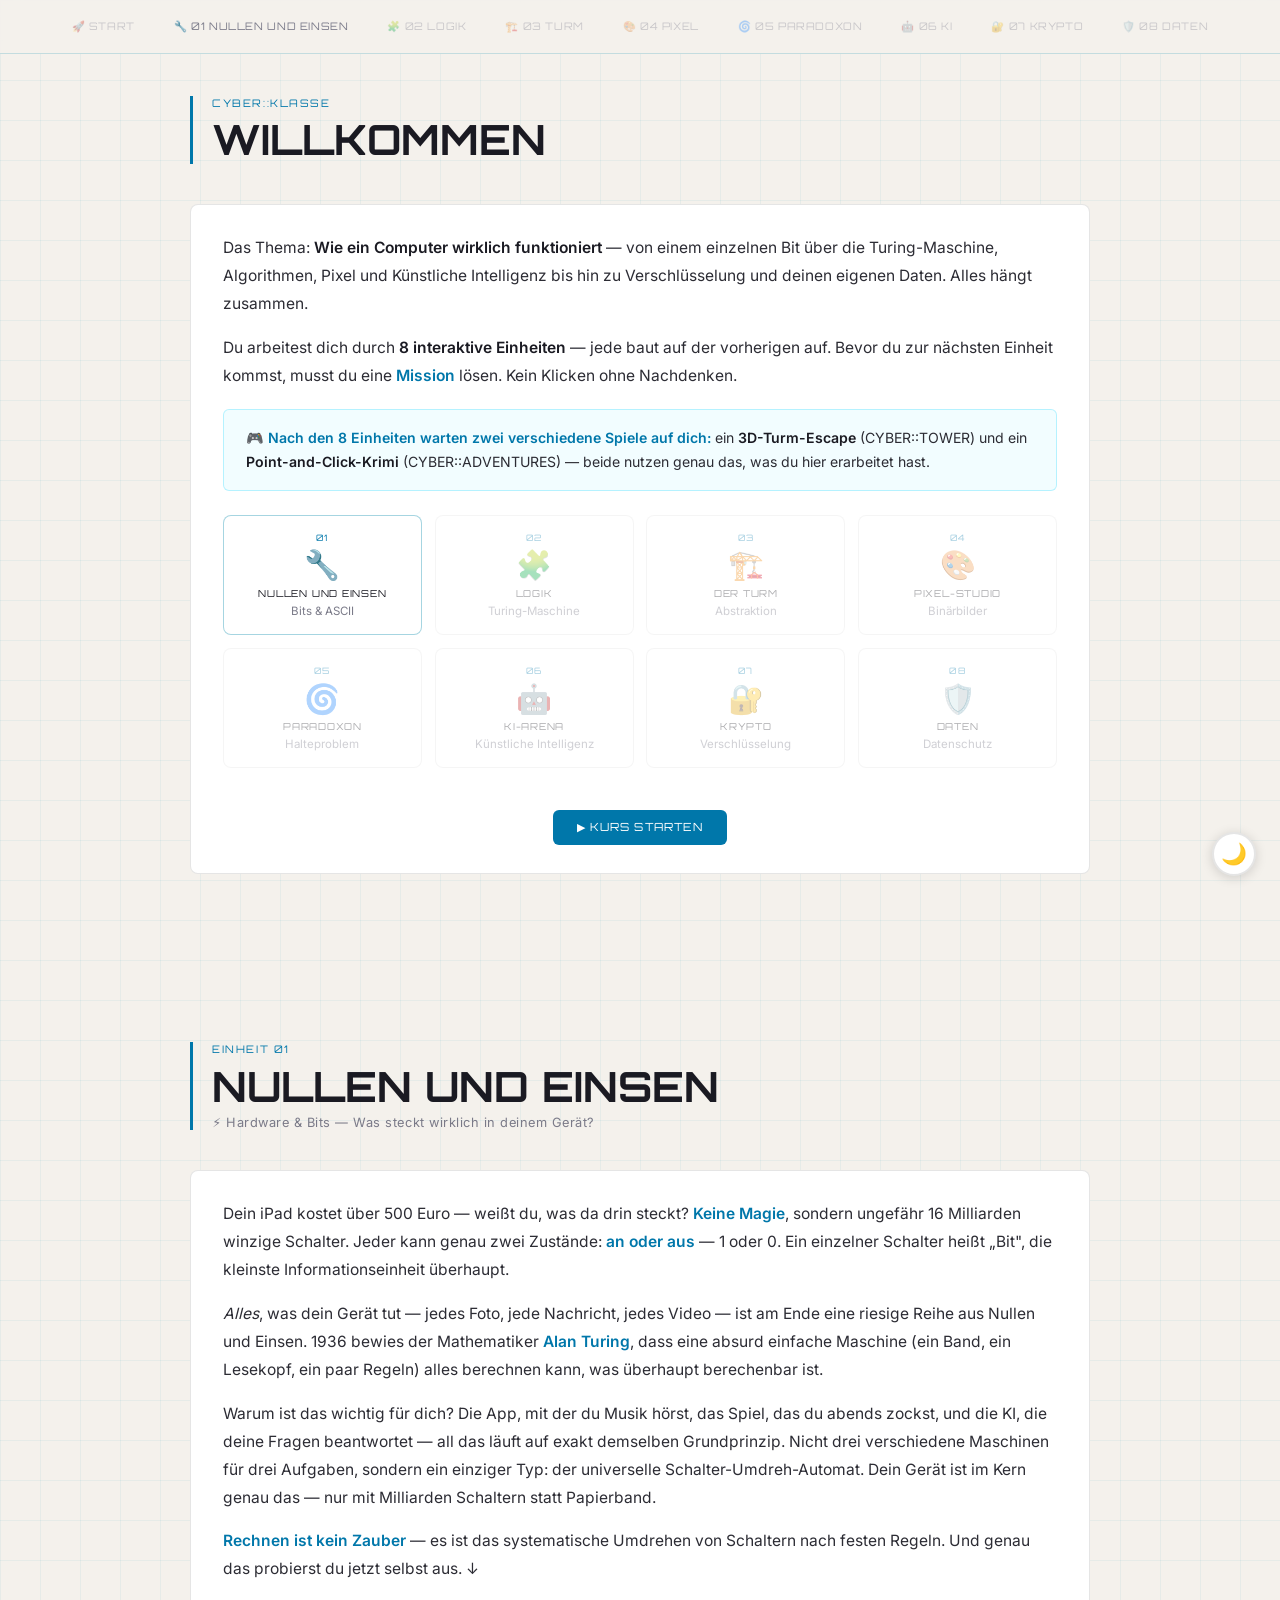
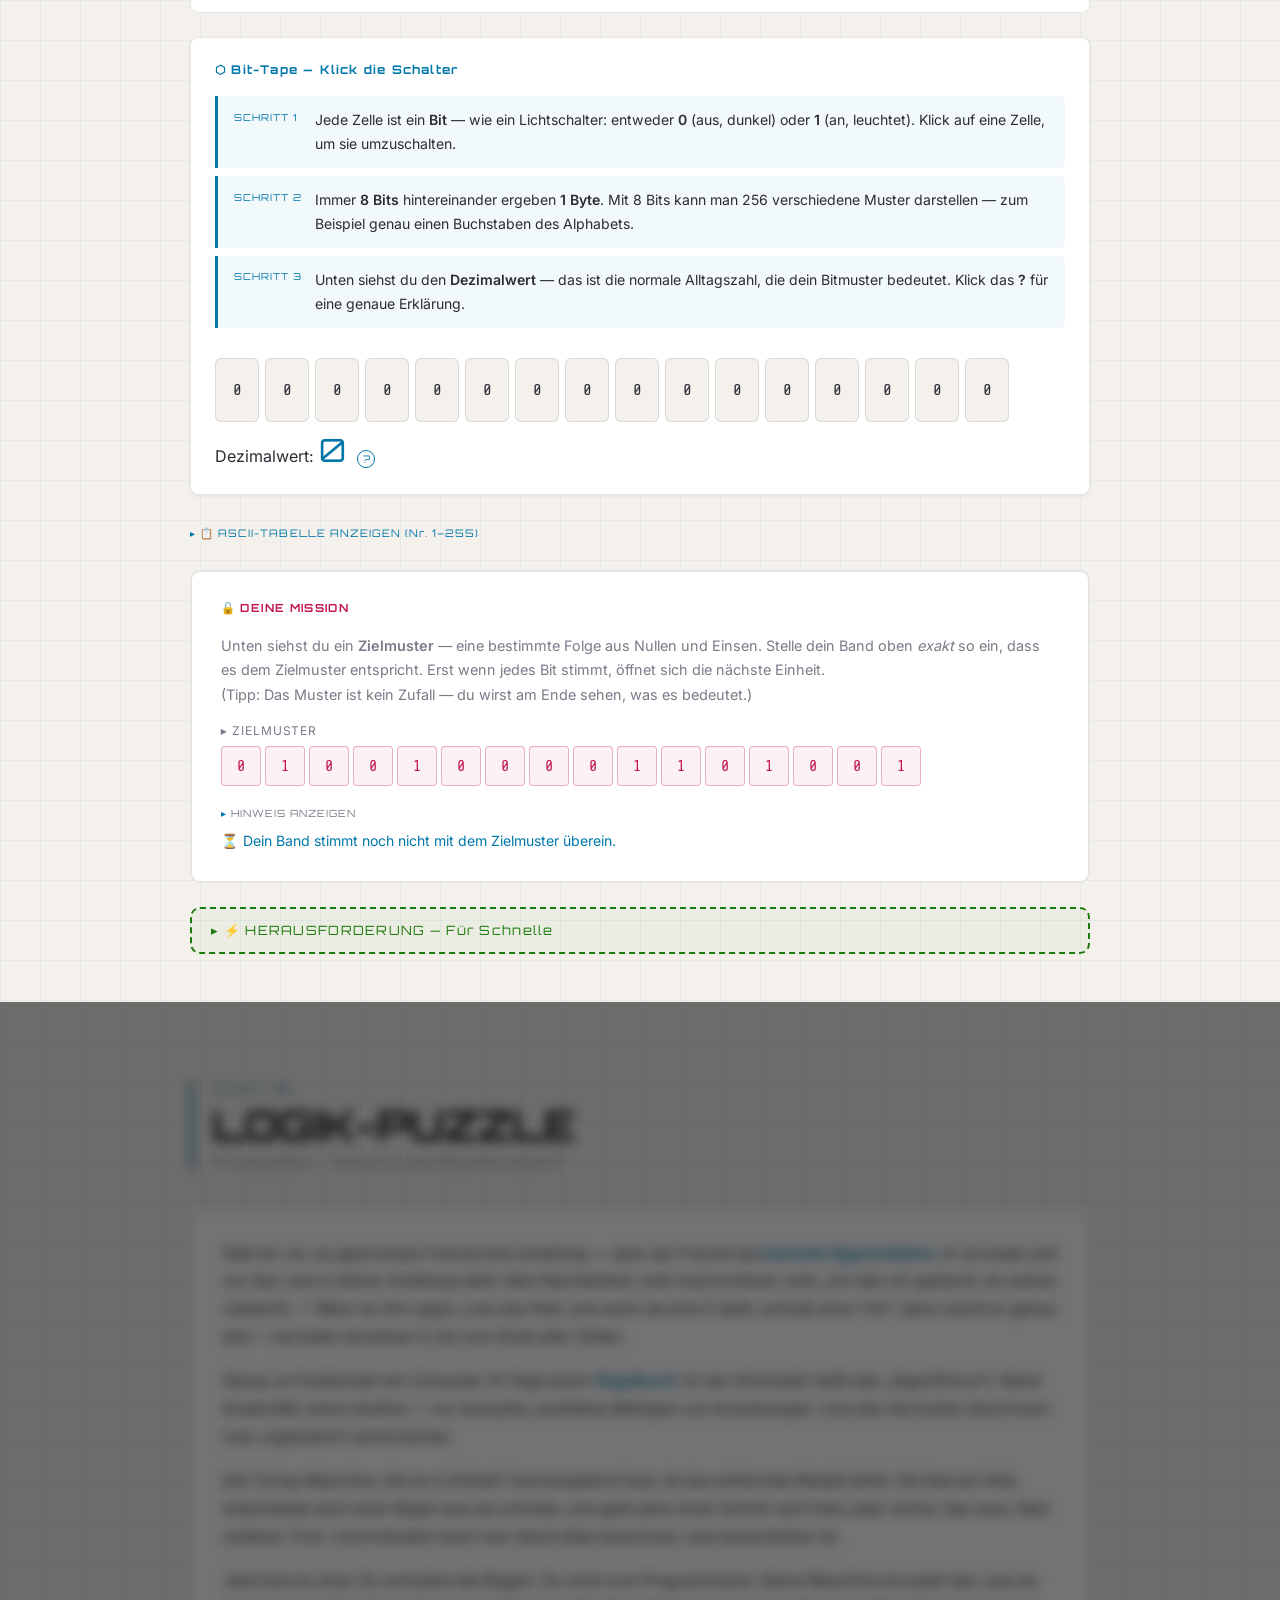
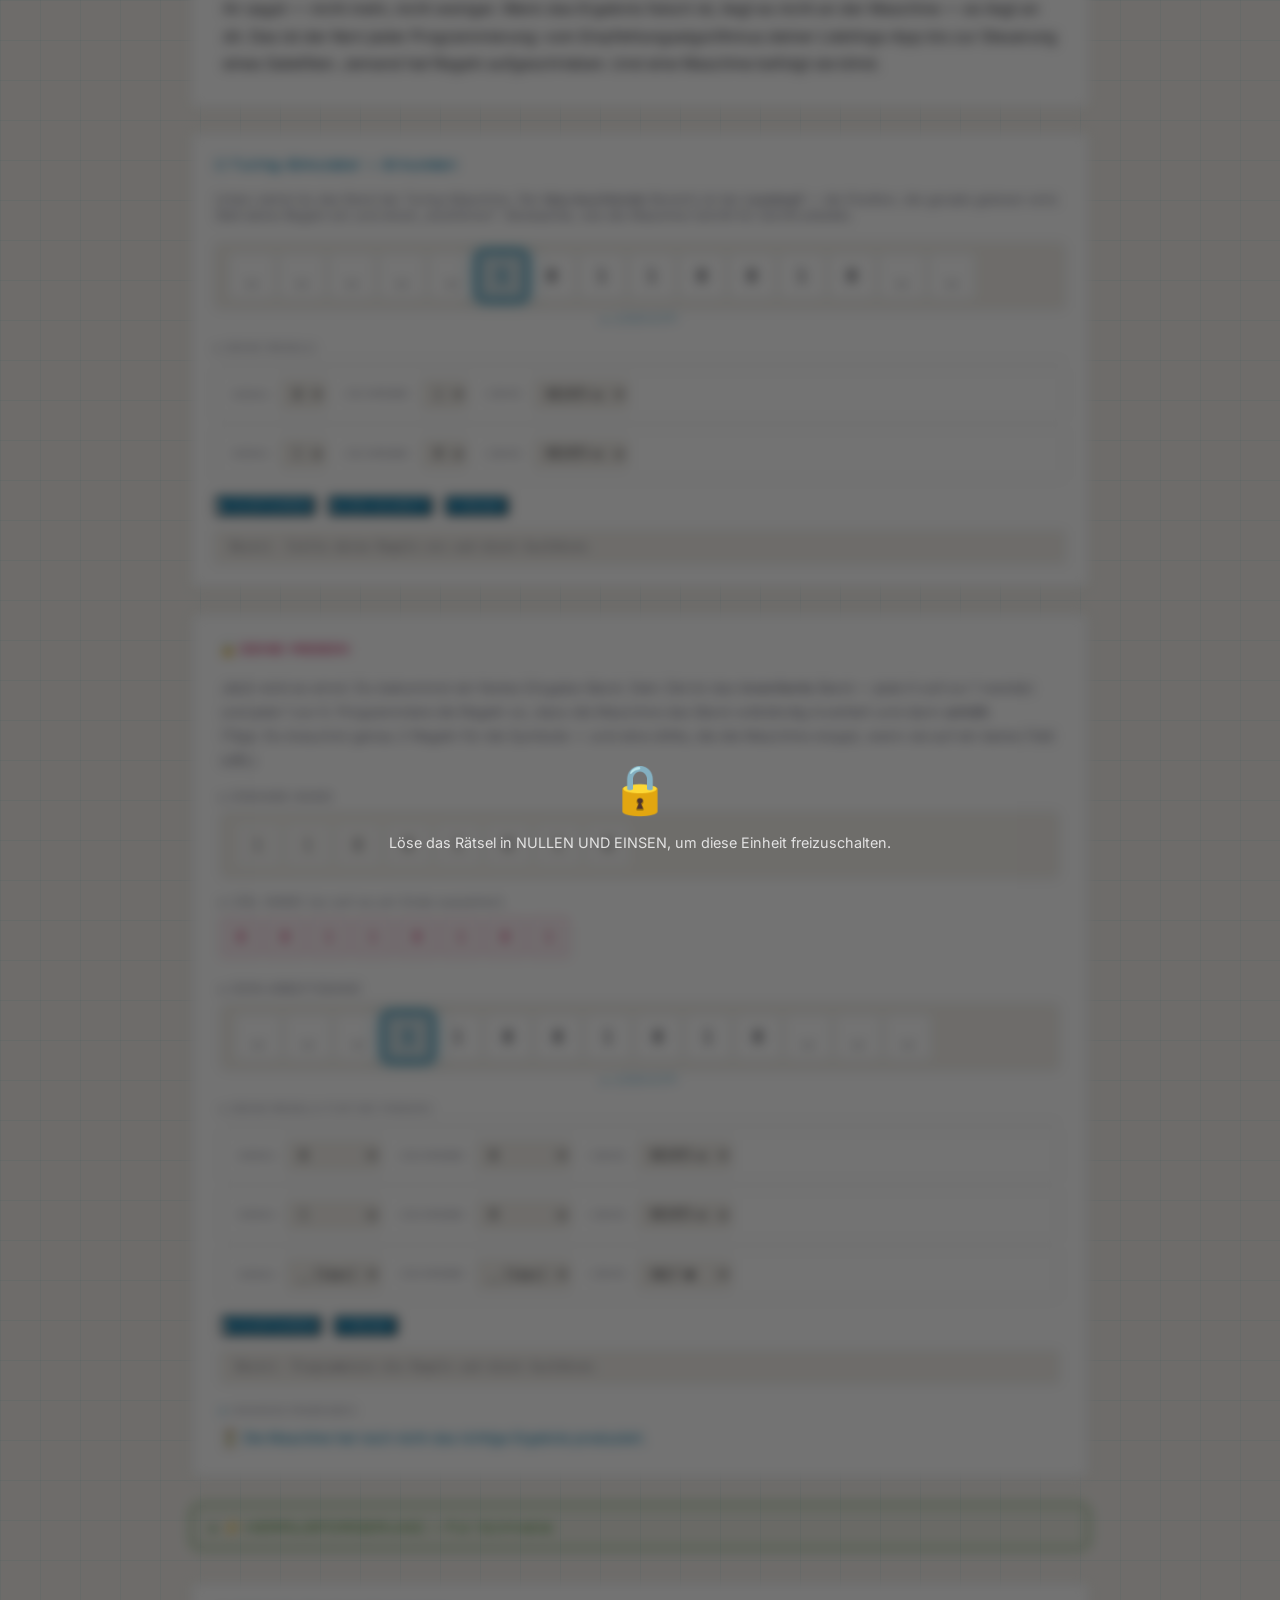
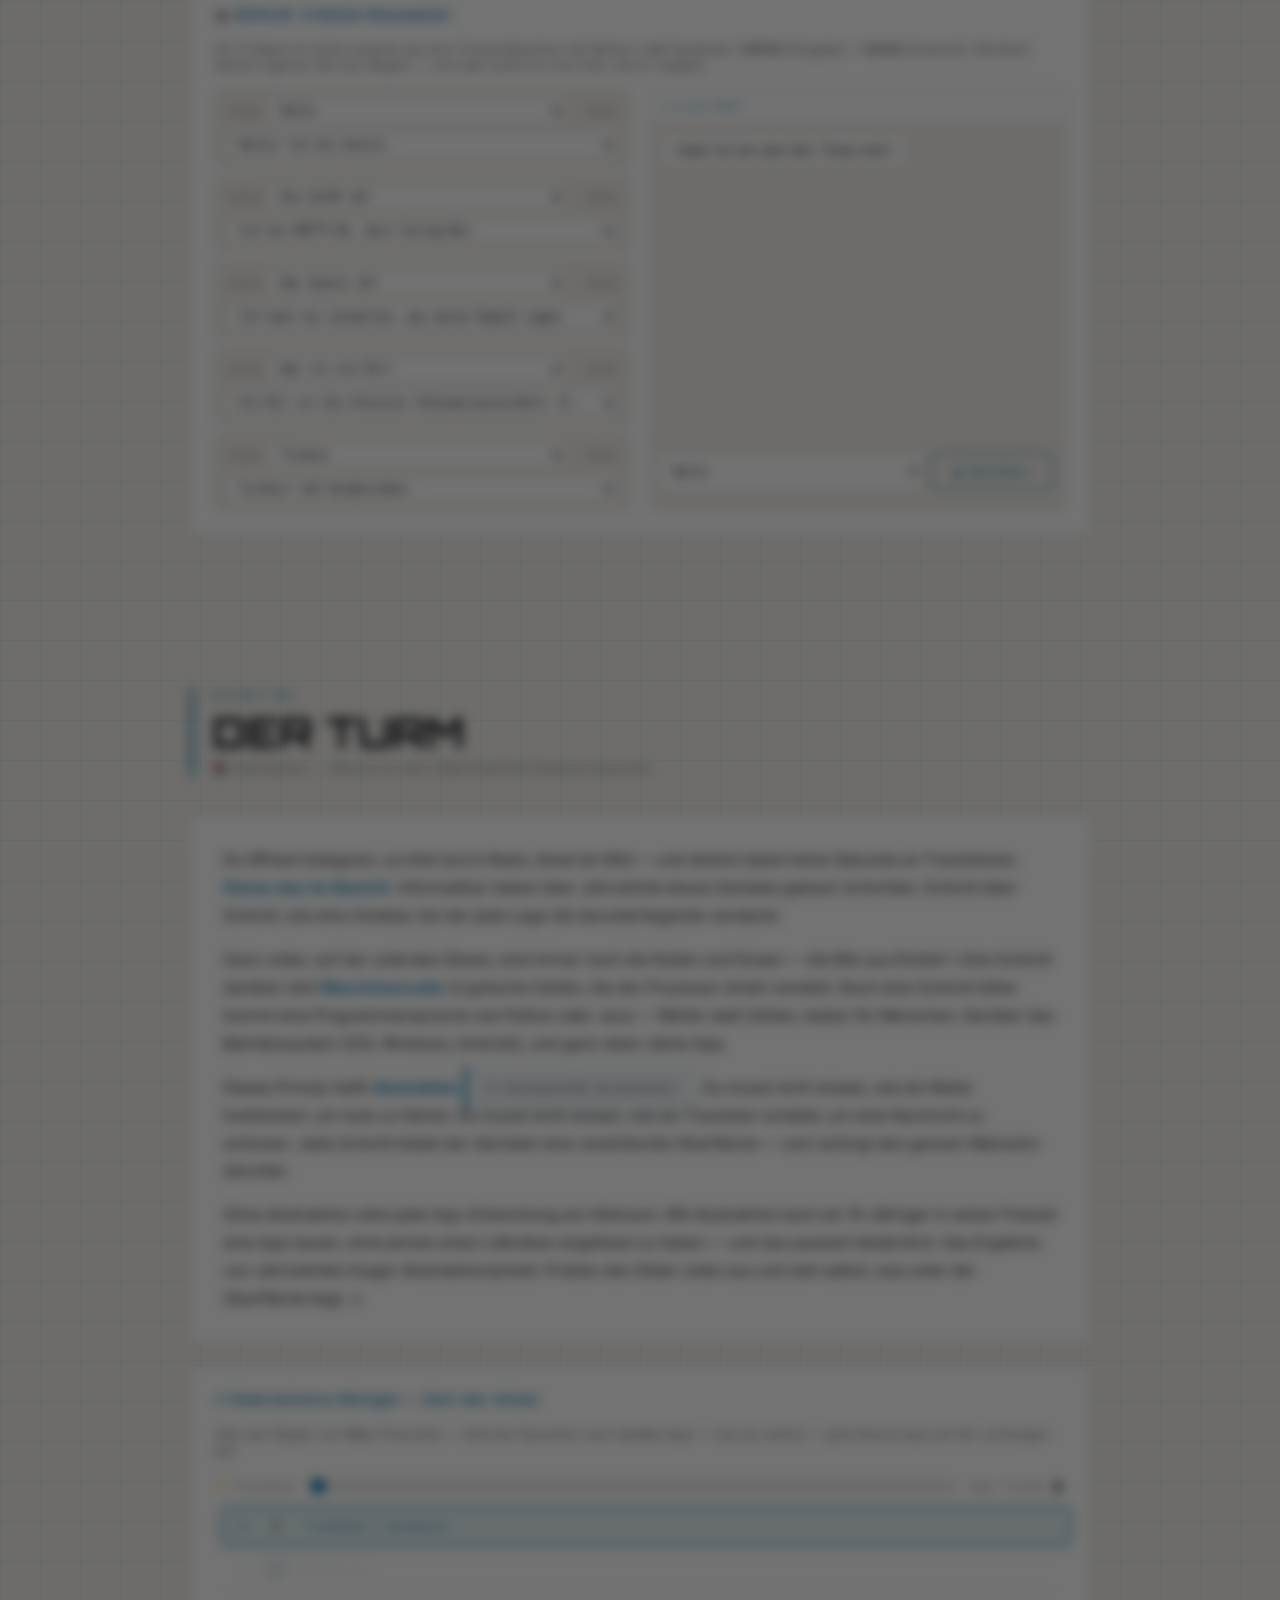
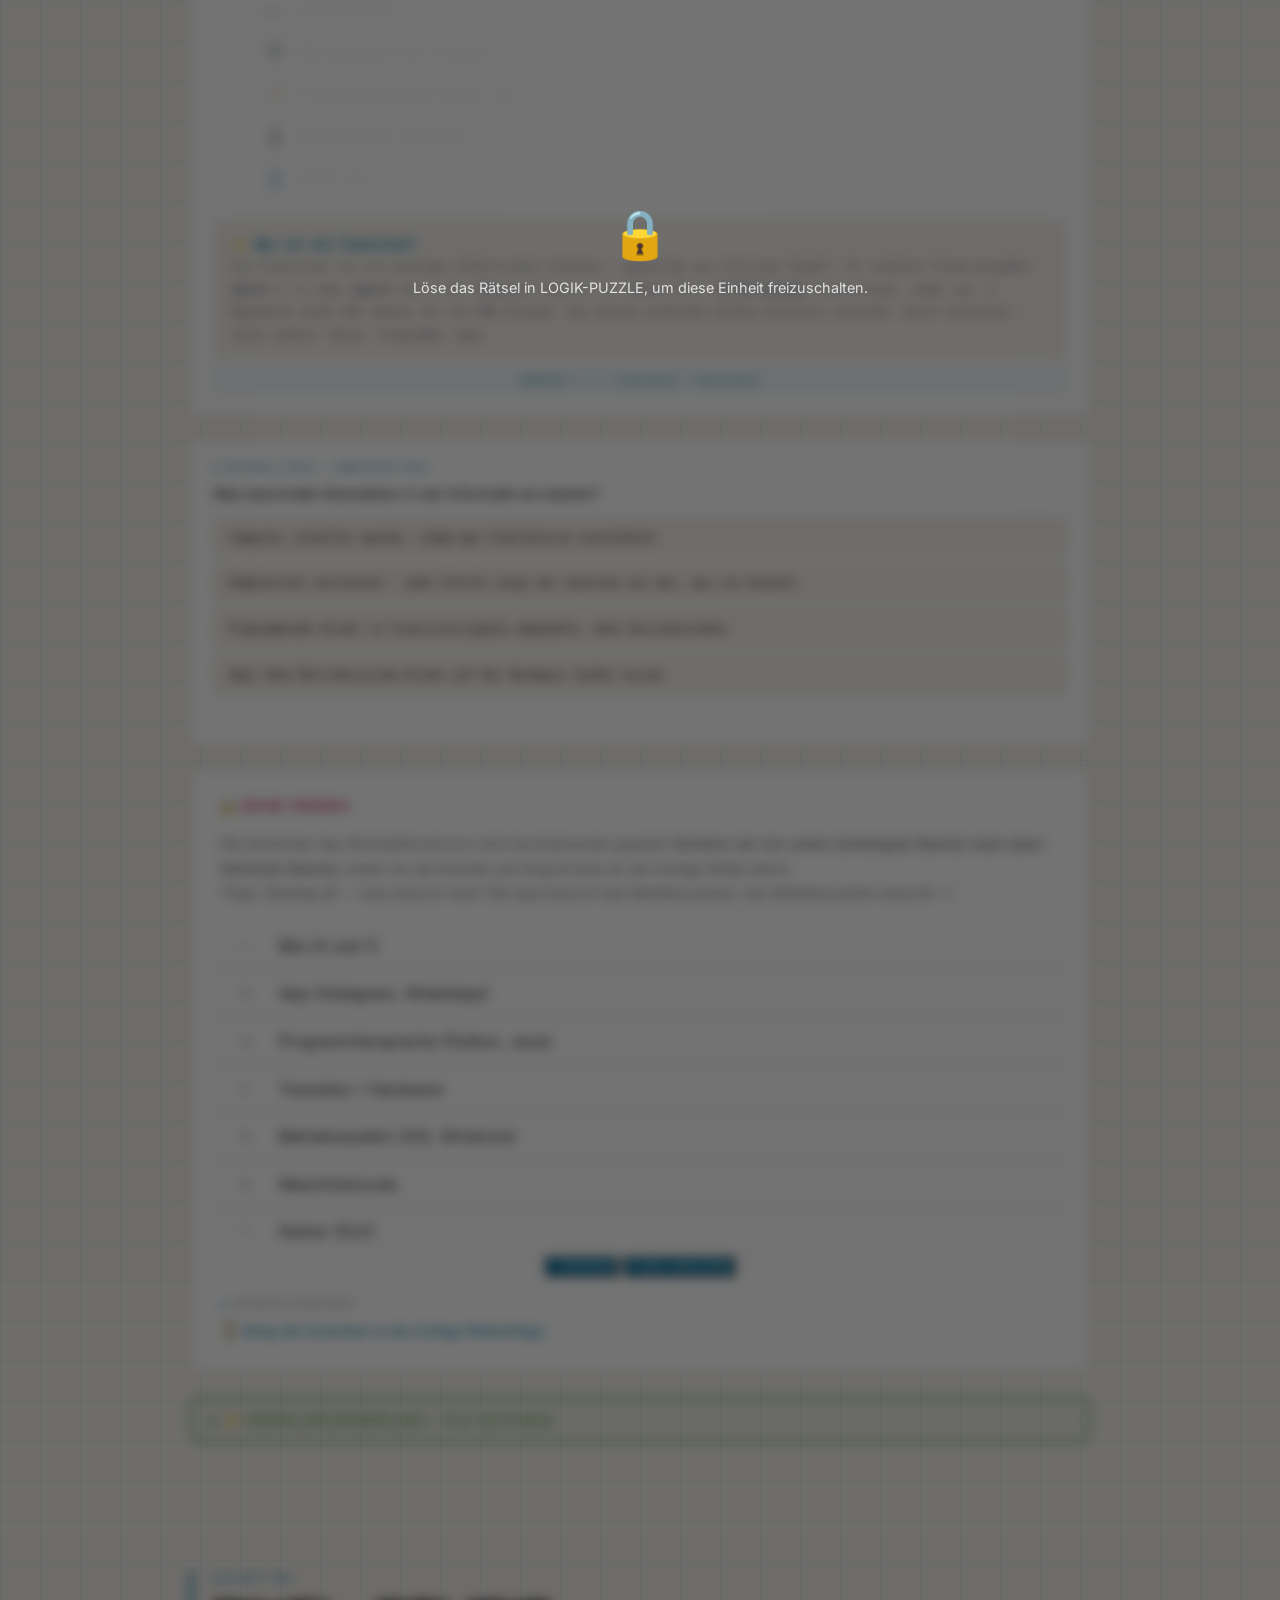
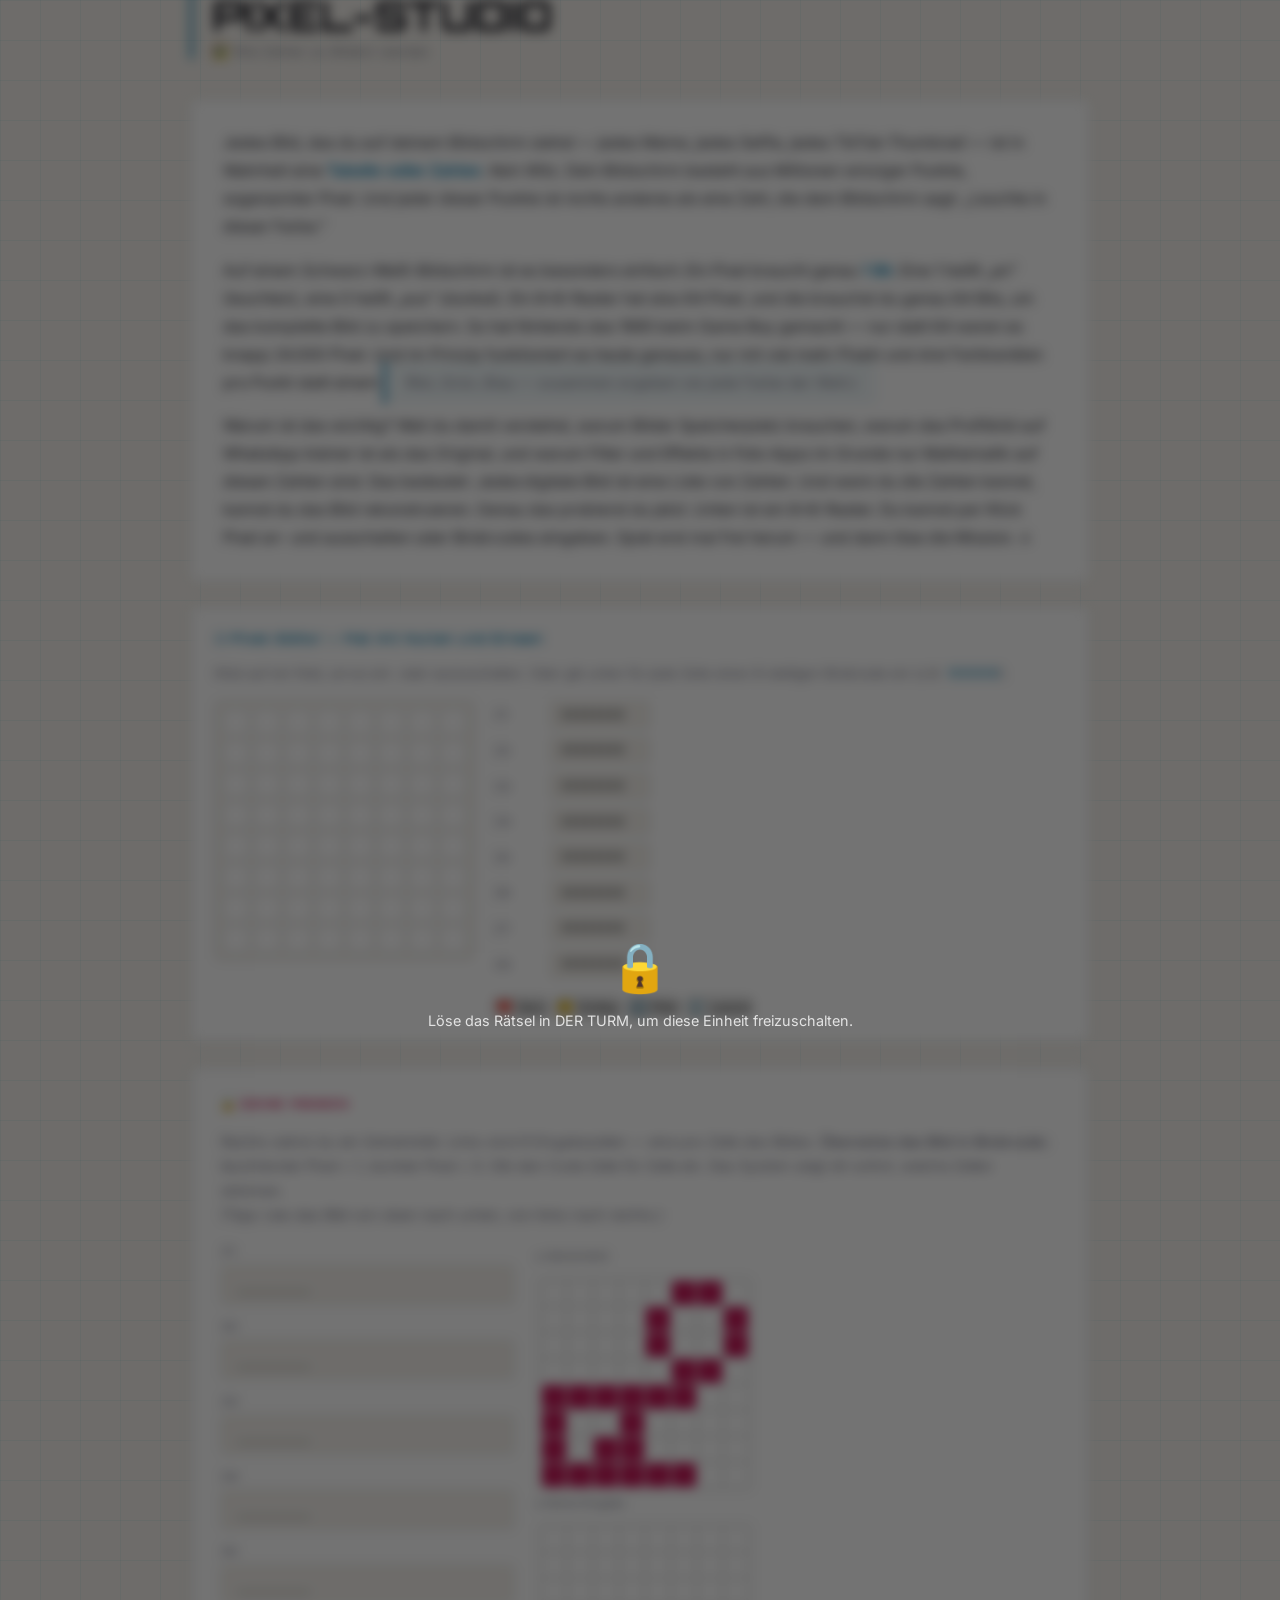
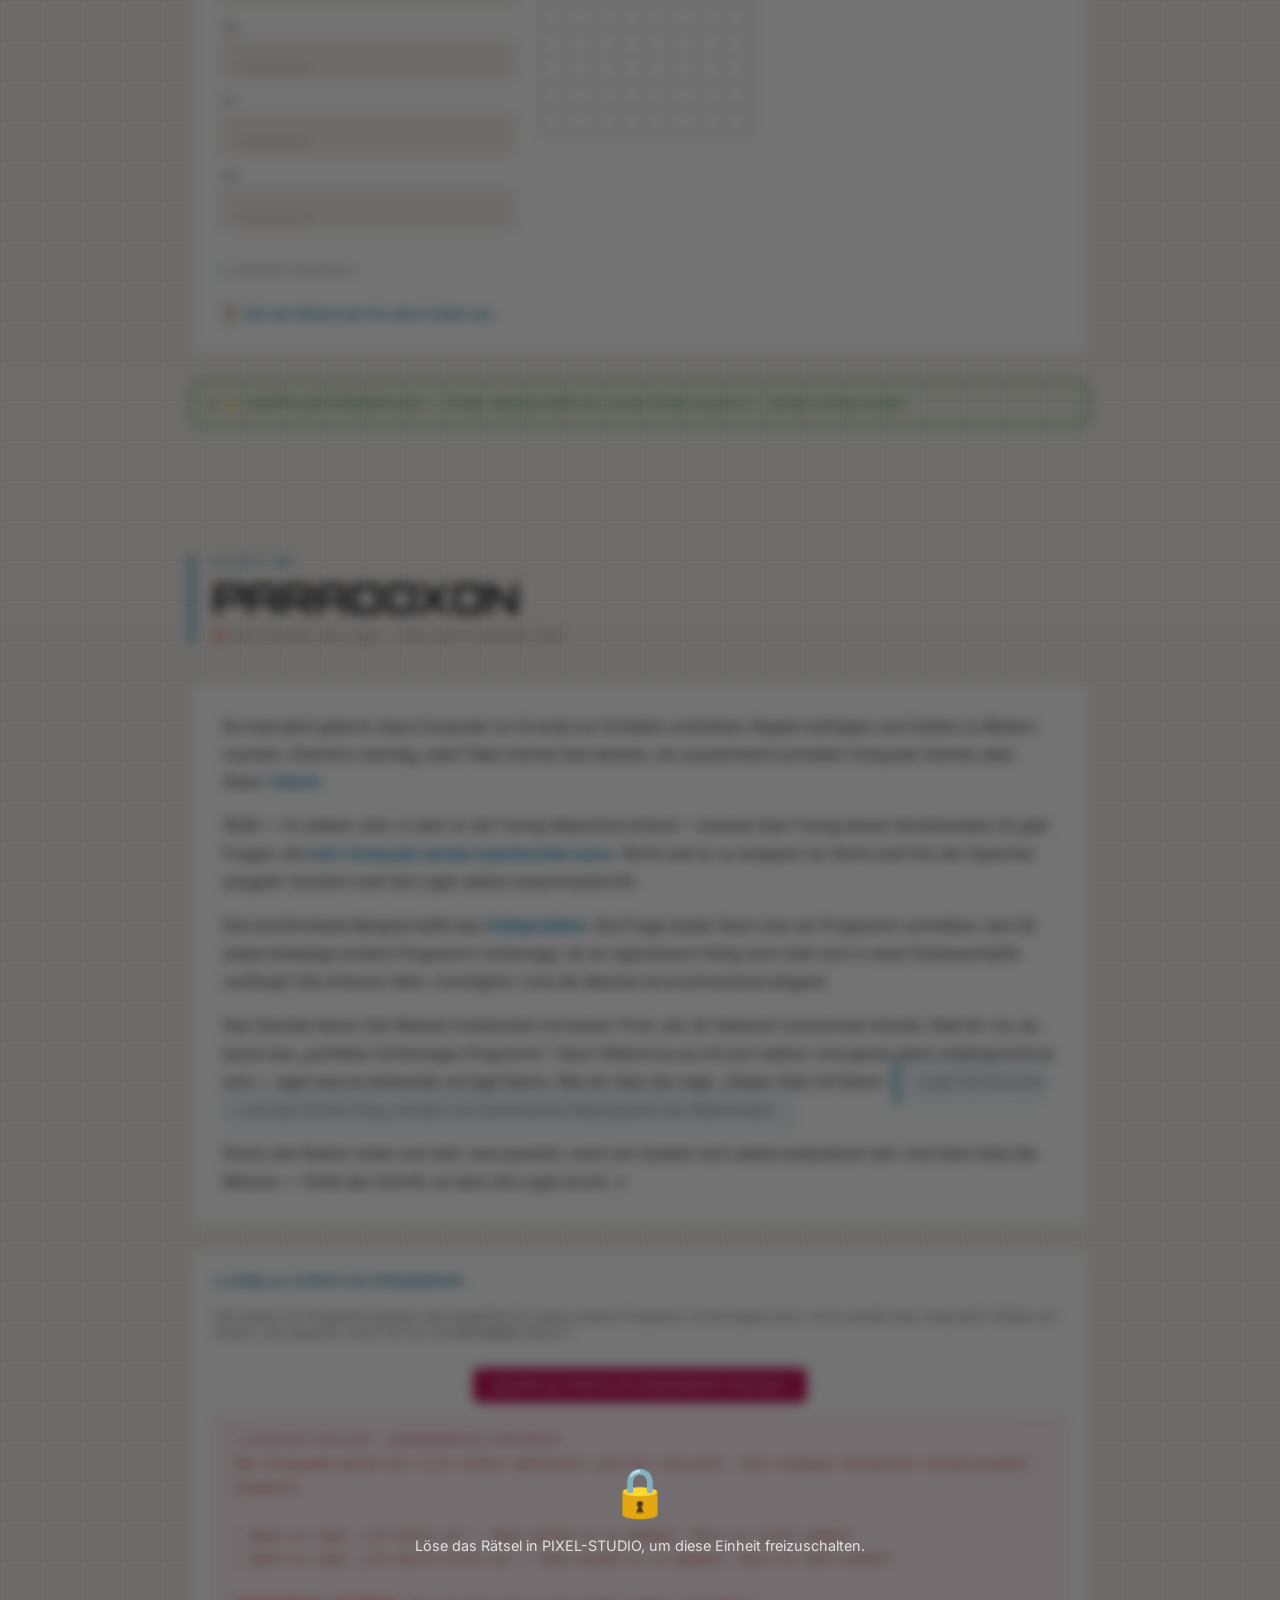
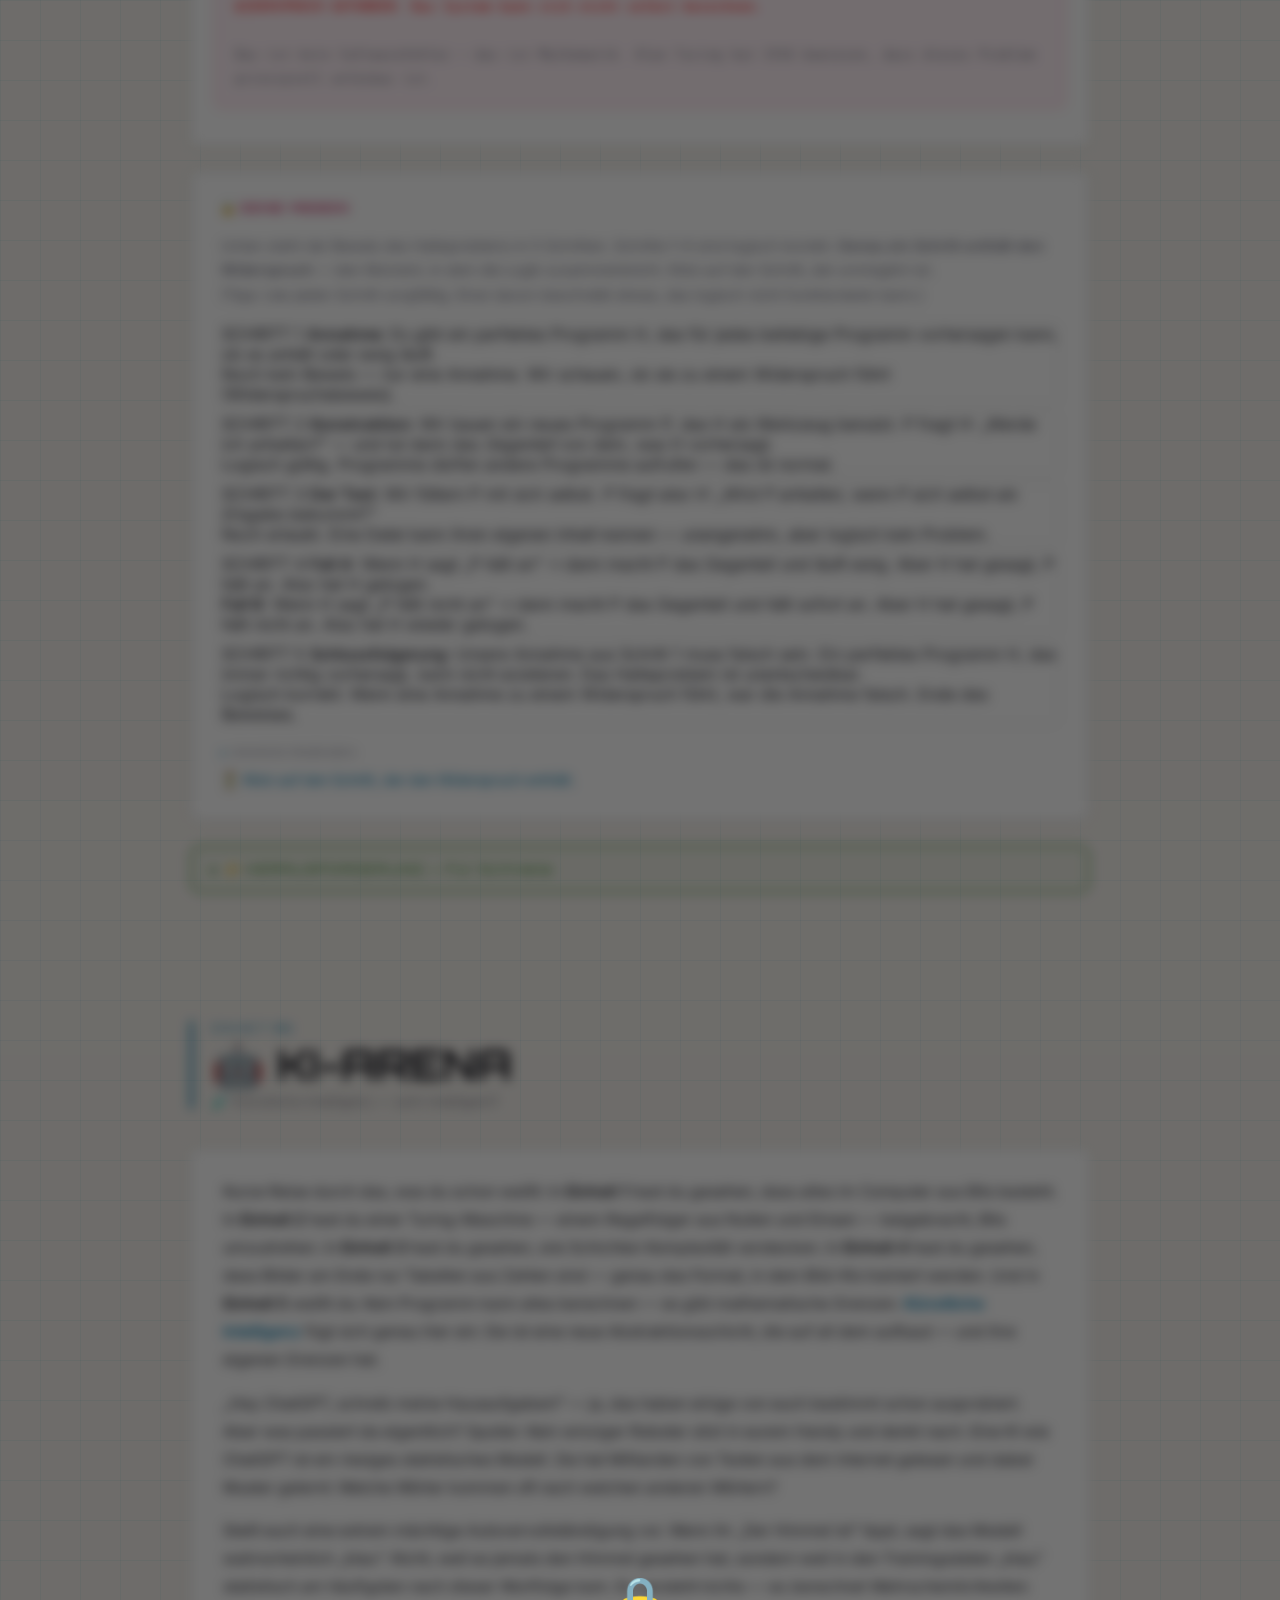
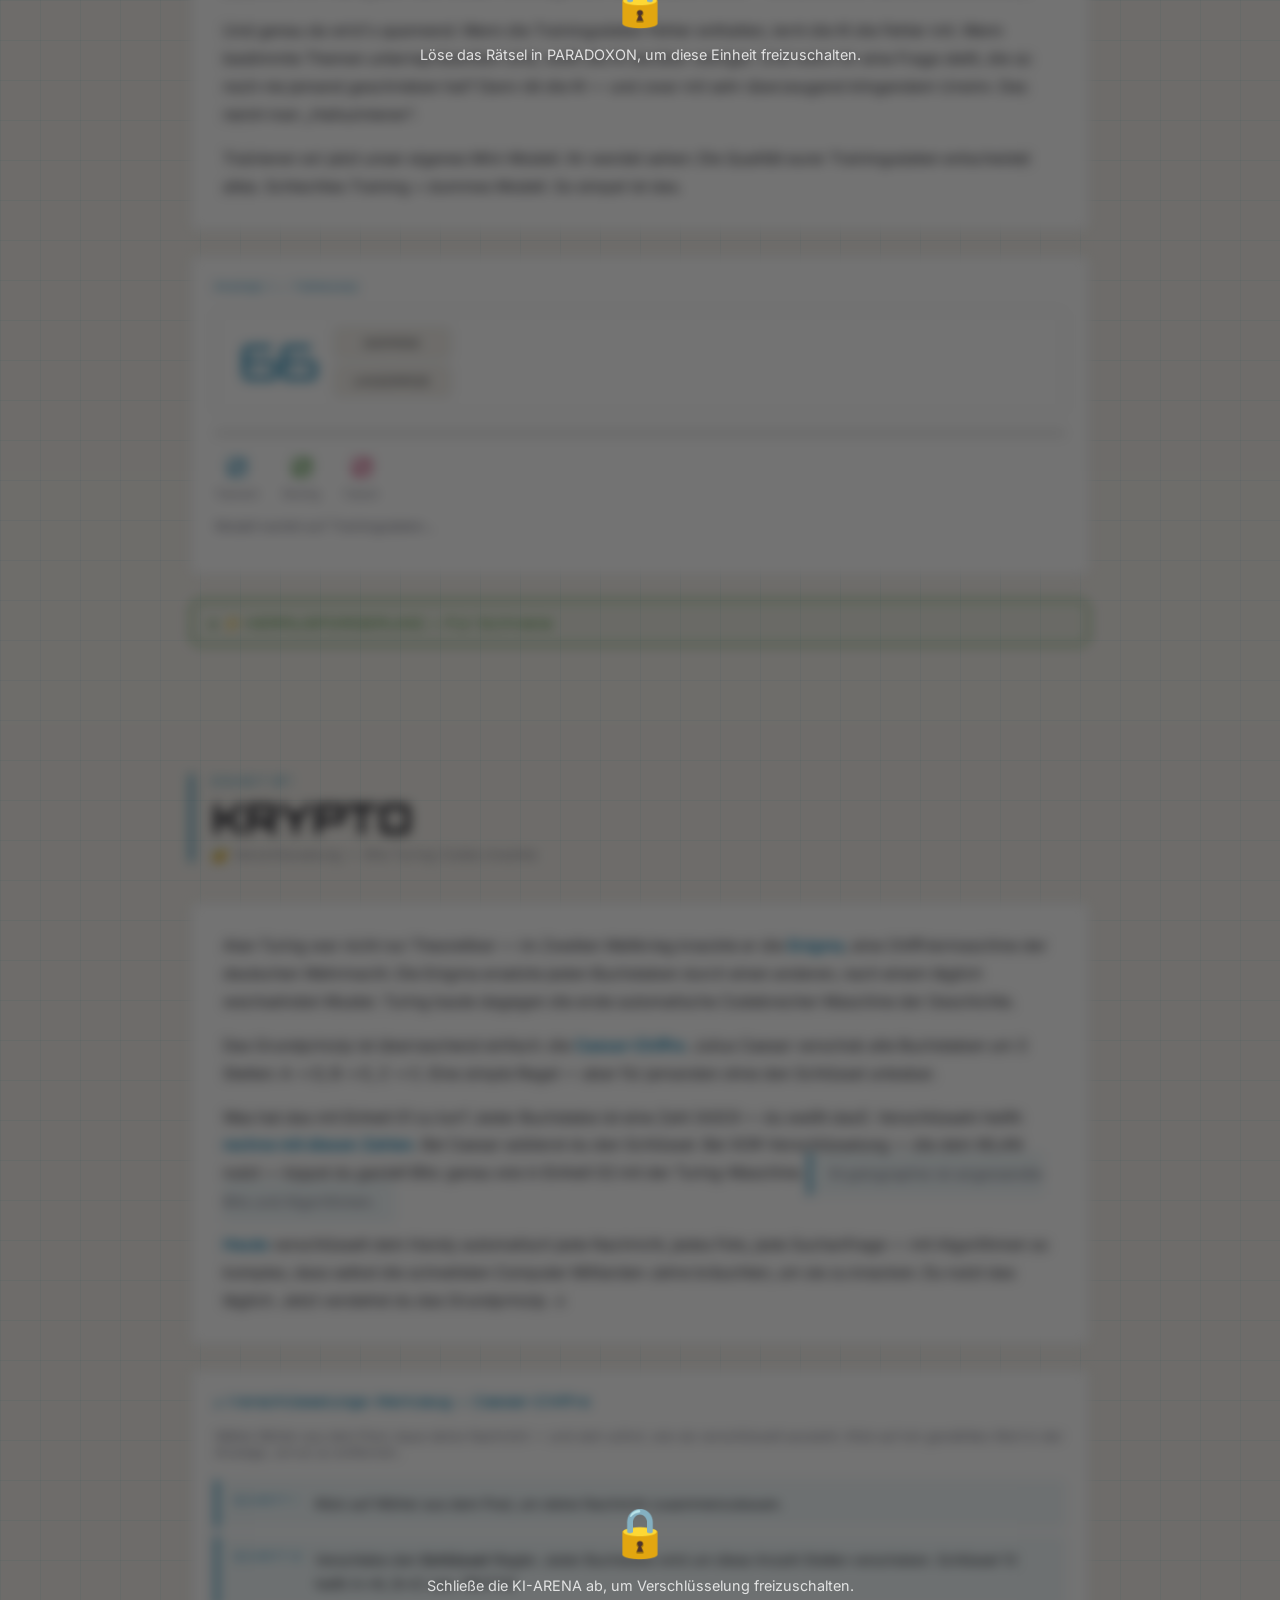
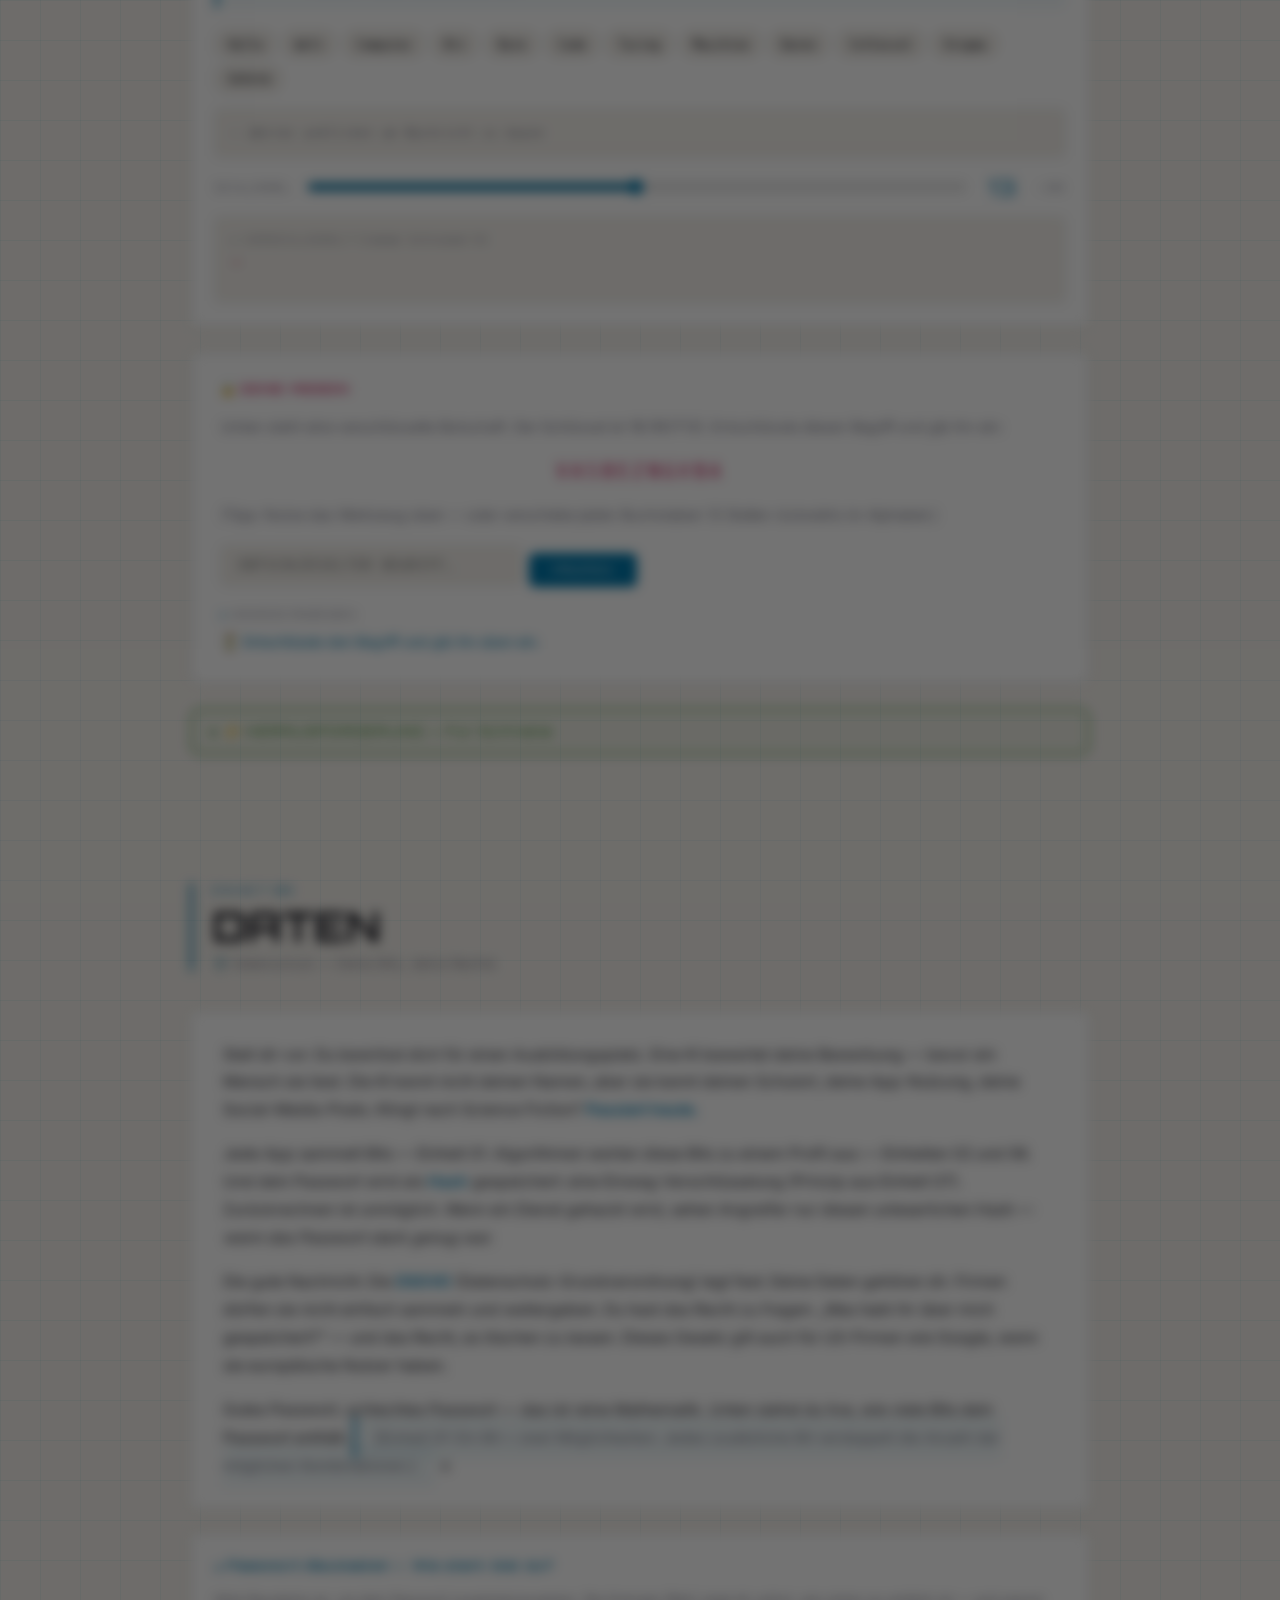
==== index.html @ 91857ef4 "Erste öffentliche Fassung (OER)" ====
<!DOCTYPE html>
<html lang="de">
<head>
<meta charset="UTF-8">
<meta name="viewport" content="width=device-width, initial-scale=1.0">
<title>CYBER::KLASSE — Informatik Grundlagen</title>
<link href="fonts/fonts.css" rel="stylesheet">
<style>
/* ═══════════════════════════════════════════
   CSS VARIABLES & RESET
   ═══════════════════════════════════════════ */
:root {
  /* Light mode defaults */
  --bg: #f4f1ec;
  --bg-card: #ffffff;
  --bg-card-hover: #f0ede8;
  --text: #2c2c34;
  --text-bright: #1a1a22;
  --text-dim: #7a7a88;
  --neon-blue: #0077aa;
  --neon-green: #1a7a0a;
  --neon-pink: #c41858;
  --border-dim: rgba(0,0,0,0.10);
  --grid-line: rgba(0,136,170,0.06);
  --scanline-alpha: 0;
  --nav-bg: rgba(244,241,236,0.95);
  --nav-border: rgba(0,136,170,0.2);
  --font-head: 'Orbitron', monospace;
  --font-mono: 'Share Tech Mono', monospace;
  --font-body: 'Inter', system-ui, sans-serif;
  --h2-shadow: none;
  --h2-anim: none;
}
body.dark-mode {
  --bg: #0a0a0f;
  --bg-card: #0d0d1a;
  --bg-card-hover: #12122a;
  --text: #c0c8d8;
  --text-bright: #e8eaf6;
  --text-dim: #8892a4;
  --neon-blue: #00d4ff;
  --neon-green: #00ff88;
  --neon-pink: #ff2d78;
  --border-dim: rgba(0,212,255,0.12);
  --grid-line: rgba(0,212,255,0.03);
  --scanline-alpha: 0.03;
  --nav-bg: rgba(10,10,20,0.92);
  --nav-border: rgba(0,212,255,0.2);
  --h2-shadow: 0 0 10px var(--neon-blue), 0 0 30px rgba(0,212,255,0.4);
  --h2-anim: flicker 8s infinite;
}

*, *::before, *::after { box-sizing: border-box; margin: 0; padding: 0; }
html { scroll-behavior: smooth; }

body {
  font-family: var(--font-body);
  background-color: var(--bg);
  color: var(--text);
  min-height: 100vh;
  background-image:
    linear-gradient(var(--grid-line) 1px, transparent 1px),
    linear-gradient(90deg, var(--grid-line) 1px, transparent 1px);
  background-size: 40px 40px;
  transition: background-color 0.4s, color 0.4s;
}
body::before {
  content: '';
  position: fixed;
  inset: 0;
  background: repeating-linear-gradient(
    0deg,
    rgba(0,0,0,var(--scanline-alpha)) 0px,
    rgba(0,0,0,var(--scanline-alpha)) 1px,
    transparent 1px,
    transparent 3px
  );
  pointer-events: none;
  z-index: 9999;
}

::-webkit-scrollbar { width: 6px; }
::-webkit-scrollbar-track { background: var(--bg); }
::-webkit-scrollbar-thumb { background: var(--neon-blue); border-radius: 3px; }

/* ═══════════════════════════════════════════
   THEME TOGGLE BUTTON
   ═══════════════════════════════════════════ */
.theme-toggle {
  position: fixed;
  bottom: 1.5rem;
  right: 1.5rem;
  z-index: 2000;
  width: 44px;
  height: 44px;
  border-radius: 50%;
  border: 2px solid var(--border-dim);
  background: var(--bg-card);
  color: var(--text-bright);
  font-size: 1.3rem;
  cursor: pointer;
  box-shadow: 0 2px 12px rgba(0,0,0,0.15);
  transition: background 0.3s, border-color 0.3s, box-shadow 0.3s;
  display: flex;
  align-items: center;
  justify-content: center;
}
.theme-toggle:hover {
  border-color: var(--neon-blue);
  box-shadow: 0 4px 20px rgba(0,136,170,0.25);
}

/* ═══════════════════════════════════════════
   NAVIGATION
   ═══════════════════════════════════════════ */
nav {
  position: fixed;
  top: 0; left: 0; right: 0;
  z-index: 1000;
  display: flex;
  justify-content: center;
  gap: 0.5rem;
  padding: 0.75rem 1.5rem;
  background: var(--nav-bg);
  backdrop-filter: blur(10px);
  border-bottom: 1px solid var(--nav-border);
  overflow-x: auto;
  transition: background 0.4s, border-color 0.4s;
}
nav a {
  font-family: var(--font-head);
  font-size: 0.65rem;
  letter-spacing: 0.06em;
  padding: 0.4rem 0.9rem;
  border-radius: 4px;
  text-decoration: none;
  border: 1px solid transparent;
  white-space: nowrap;
  transition: all 0.3s;
  color: var(--text-dim);
  user-select: none;
  -webkit-user-select: none;
}
nav a.active {
  color: var(--neon-blue);
  border-color: var(--neon-blue);
  background: rgba(0,136,170,0.1);
}
nav a.nav-locked {
  opacity: 0.35;
  cursor: default;
  pointer-events: none;
}
nav a.nav-locked[data-section="intro"] {
  cursor: pointer;
  pointer-events: auto;
}
nav a:not(.nav-locked):not(.active):hover {
  color: var(--text-bright);
  border-color: var(--border-dim);
}

/* ═══════════════════════════════════════════
   SECTIONS — BASE
   ═══════════════════════════════════════════ */
.section {
  min-height: 100vh;
  padding: 5rem 1.5rem 3rem;
  display: flex;
  align-items: flex-start;
  justify-content: center;
}
.section-inner {
  width: 100%;
  max-width: 900px;
}
.section-header {
  margin-bottom: 2.5rem;
  border-left: 3px solid var(--neon-blue);
  padding-left: 1.2rem;
}
.section-number {
  font-family: var(--font-head);
  font-size: 0.65rem;
  letter-spacing: 0.15em;
  color: var(--neon-blue);
  display: block;
  margin-bottom: 0.4rem;
}
.section-header h2 {
  font-family: var(--font-head);
  font-size: clamp(1.6rem, 4vw, 2.6rem);
  color: var(--text-bright);
  line-height: 1.15;
  text-shadow: var(--h2-shadow);
  animation: var(--h2-anim);
  margin-bottom: 0.3rem;
}
.section-subtitle {
  font-size: 0.8rem;
  color: var(--text-dim);
  letter-spacing: 0.04em;
  display: block;
  margin-top: 0.2rem;
}

/* ═══════════════════════════════════════════
   SECTION TEXT
   ═══════════════════════════════════════════ */
.section-text {
  background: var(--bg-card);
  border: 1px solid var(--border-dim);
  border-radius: 8px;
  padding: 1.8rem 2rem;
  margin-bottom: 1.5rem;
  transition: background 0.4s, border-color 0.4s;
}
.section-text p {
  line-height: 1.8;
  color: var(--text);
  margin-bottom: 1rem;
  font-size: 0.97rem;
}
.section-text p:last-child { margin-bottom: 0; }
.section-text strong { color: var(--text-bright); }
.section-text .aside {
  border-left: 3px solid var(--neon-blue);
  padding: 0.8rem 1.2rem;
  margin: 1rem 0;
  background: rgba(0,136,170,0.05);
  border-radius: 0 6px 6px 0;
  font-size: 0.92rem;
  color: var(--text-dim);
}

/* ═══════════════════════════════════════════
   INTERACTIVE AREA
   ═══════════════════════════════════════════ */
.interactive-area {
  background: var(--bg-card);
  border: 1px solid var(--border-dim);
  border-radius: 8px;
  padding: 1.5rem;
  margin-bottom: 1.5rem;
  box-shadow: 0 1px 4px rgba(0,0,0,0.06);
  transition: background 0.4s, border-color 0.4s;
}
.interactive-area h3 {
  font-family: var(--font-head);
  font-size: 0.75rem;
  letter-spacing: 0.1em;
  color: var(--neon-blue);
  margin-bottom: 1.2rem;
}

/* ═══════════════════════════════════════════
   GATE AREA
   ═══════════════════════════════════════════ */
.gate-area {
  background: var(--bg-card);
  border: 2px solid var(--border-dim);
  border-radius: 10px;
  padding: 1.8rem;
  margin-top: 1.5rem;
  transition: background 0.4s, border-color 0.4s;
}
.gate-area h3 {
  font-family: var(--font-head);
  font-size: 0.7rem;
  letter-spacing: 0.12em;
  color: var(--neon-pink);
  margin-bottom: 1.2rem;
}
.gate-area p {
  font-size: 0.9rem;
  color: var(--text-dim);
  margin-bottom: 1rem;
  line-height: 1.7;
}
.gate-area input[type="text"],
.gate-area input[type="number"] {
  font-family: var(--font-mono);
  font-size: 1rem;
  background: var(--bg);
  color: var(--text-bright);
  border: 1px solid var(--border-dim);
  border-radius: 6px;
  padding: 0.6rem 1rem;
  outline: none;
  width: 100%;
  max-width: 340px;
  transition: border-color 0.3s, background 0.4s;
}
.gate-area input:focus { border-color: var(--neon-blue); }

/* ═══════════════════════════════════════════
   BUTTONS
   ═══════════════════════════════════════════ */
.btn {
  font-family: var(--font-head);
  font-size: 0.7rem;
  letter-spacing: 0.1em;
  padding: 0.65rem 1.5rem;
  border-radius: 6px;
  border: none;
  cursor: pointer;
  transition: all 0.25s;
  display: inline-block;
  margin-top: 0.6rem;
}
.btn-primary { background: var(--neon-blue); color: #fff; }
.btn-primary:hover { filter: brightness(1.1); box-shadow: 0 4px 16px rgba(0,136,170,0.3); }
.btn-secondary { background: transparent; color: var(--neon-blue); border: 1px solid var(--neon-blue); }
.btn-secondary:hover { background: rgba(0,136,170,0.1); }
.btn-danger { background: var(--neon-pink); color: #fff; }
.btn-danger:hover { filter: brightness(1.1); }

/* ═══════════════════════════════════════════
   GATE FEEDBACK
   ═══════════════════════════════════════════ */
.gate-feedback {
  margin-top: 1rem;
  padding: 0.8rem 1.2rem;
  border-radius: 6px;
  font-size: 0.9rem;
  display: none;
}
.gate-feedback.success {
  background: rgba(0,200,100,0.12);
  border: 1px solid rgba(0,200,100,0.3);
  color: var(--neon-green);
  display: block;
}
.gate-feedback.error {
  background: rgba(255,45,120,0.08);
  border: 1px solid rgba(255,45,120,0.25);
  color: var(--neon-pink);
  display: block;
}

/* ═══════════════════════════════════════════
   SECTION 1 — BIT-TAPE & ASCII
   ═══════════════════════════════════════════ */
.bit-tape-wrap { margin: 1rem 0; overflow-x: auto; }
.bit-tape { display: flex; gap: 6px; padding: 0.5rem 0; }
.bit-cell {
  width: 44px; height: 64px;
  border: 1px solid var(--border-dim);
  border-radius: 6px;
  background: var(--bg);
  display: flex; flex-direction: column;
  align-items: center; justify-content: center;
  gap: 4px; cursor: pointer;
  transition: all 0.2s;
  font-family: var(--font-mono);
}
.bit-cell:hover { border-color: var(--neon-blue); transform: translateY(-2px); }
.bit-cell .bit-val { font-size: 1.1rem; color: var(--neon-blue); font-weight: bold; }
.bit-cell .bit-pos { font-size: 0.6rem; color: var(--text-dim); }
.bit-cell.active-bit { background: rgba(0,136,170,0.1); border-color: var(--neon-blue); }

.ascii-display { margin-top: 1.2rem; display: flex; gap: 1.5rem; flex-wrap: wrap; align-items: center; }
.ascii-char { text-align: center; }
.ascii-char .char-label {
  font-size: 0.65rem; color: var(--text-dim); display: block;
  margin-bottom: 0.3rem; text-transform: uppercase; letter-spacing: 0.08em;
}
.ascii-char .char-val { font-family: var(--font-head); font-size: 2.2rem; color: var(--neon-blue); }
.ascii-char .char-dec { font-size: 0.7rem; color: var(--text-dim); display: block; }
.ascii-table-mini {
  width: 100%; margin-top: 1rem; border-collapse: collapse; font-size: 0.82rem;
}
.ascii-table-mini th {
  color: var(--neon-blue); text-align: left; padding: 0.4rem 0.8rem;
  border-bottom: 1px solid var(--border-dim);
  font-family: var(--font-head); font-size: 0.65rem; letter-spacing: 0.08em;
}
.ascii-table-mini td { padding: 0.3rem 0.8rem; border-bottom: 1px solid var(--border-dim); color: var(--text); }
.ascii-table-mini tr:hover td { background: var(--bg-card-hover); }
.ascii-table-mini .mono { font-family: var(--font-mono); color: var(--neon-blue); }

/* ═══════════════════════════════════════════
   SECTION 2 — LOGIK / TURING
   ═══════════════════════════════════════════ */
.turing-machine { position: relative; }
.turing-tape-container {
  overflow-x: auto;
  display: flex; gap: 2px; align-items: center;
  background: var(--bg); border: 1px solid var(--border-dim);
  border-radius: 6px; padding: 0.5rem 0.75rem;
  min-height: 64px;
}
.turing-tape { display: flex; gap: 0; min-width: max-content; }
.turing-tape-cell {
  width: 48px; height: 48px;
  border: 1px solid var(--border-dim);
  border-radius: 4px;
  display: flex; align-items: center; justify-content: center;
  font-family: var(--font-mono); font-size: 1.15rem;
  color: var(--text-bright); background: var(--bg-card);
  transition: background 0.25s, border-color 0.25s, box-shadow 0.25s;
  flex-shrink: 0; user-select: none;
}
.turing-tape-cell.head {
  background: rgba(0,119,170,0.18);
  border-color: var(--neon-blue);
  box-shadow: 0 0 0 2px var(--neon-blue), 0 0 18px rgba(0,136,170,0.55);
  color: var(--neon-blue);
  font-weight: bold;
  position: relative; z-index: 1;
}
body.dark-mode .turing-tape-cell.head {
  background: rgba(0,212,255,0.18);
  box-shadow: 0 0 0 2px var(--neon-blue), 0 0 22px rgba(0,212,255,0.55);
}
.turing-tape-cell.just-written {
  animation: writeFlash 0.7s ease-out;
}
@keyframes writeFlash {
  0%   { background: rgba(0,255,136,0.5); border-color: var(--neon-green); box-shadow: 0 0 10px rgba(0,255,136,0.4); }
  100% { background: var(--bg-card); border-color: var(--border-dim); box-shadow: none; }
}
.target-cell {
  width: 40px; height: 40px; border-radius: 4px;
  border: 1px solid rgba(196,24,88,0.3);
  display: flex; align-items: center; justify-content: center;
  font-family: var(--font-mono); font-size: 0.95rem;
  color: var(--neon-pink); background: rgba(196,24,88,0.06);
  flex-shrink: 0;
}
.turing-head-indicator {
  text-align: center; color: var(--neon-blue);
  font-family: var(--font-head); font-size: 0.58rem; letter-spacing: 0.12em;
  margin-top: 0.25rem; opacity: 0.75;
}
.turing-controls { display: flex; gap: 0.8rem; flex-wrap: wrap; margin: 1rem 0; align-items: center; }
.turing-status {
  font-family: var(--font-mono); font-size: 0.8rem; color: var(--text-dim);
  padding: 0.5rem 0.9rem; border: 1px solid var(--border-dim);
  border-radius: 4px; background: var(--bg); margin-top: 0.8rem;
  transition: color 0.3s, border-color 0.3s;
}
.turing-status .status-val { color: var(--neon-blue); }
.turing-status.running { color: var(--neon-green); border-color: var(--neon-green); }
.turing-status.halted  { color: var(--neon-blue);  border-color: var(--neon-blue); }
.turing-status.error   { color: var(--neon-pink);  border-color: var(--neon-pink); }

/* Rule editor */
.rule-editor { margin: 1rem 0; display: flex; flex-direction: column; gap: 0.5rem; }
.rule-editor-label {
  font-family: var(--font-head); font-size: 0.6rem; letter-spacing: 0.1em;
  color: var(--text-dim); padding-bottom: 0.4rem;
  border-bottom: 1px solid var(--border-dim);
}
.rule-row {
  background: var(--bg-card); border: 1px solid var(--border-dim);
  border-radius: 6px; padding: 0.65rem 1rem;
  display: flex; align-items: center; gap: 0.75rem; flex-wrap: wrap;
  transition: border-color 0.2s;
}
.rule-row:hover { border-color: rgba(0,136,170,0.3); }
.rule-label {
  font-family: var(--font-head); font-size: 0.58rem; letter-spacing: 0.08em;
  color: var(--text-dim); white-space: nowrap;
}
.rule-row select {
  font-family: var(--font-mono);
  background: var(--bg); color: var(--text-bright);
  border: 1px solid var(--border-dim); border-radius: 4px;
  padding: 0.3rem 0.5rem; font-size: 0.85rem; outline: none; cursor: pointer;
  transition: background 0.3s, color 0.3s, border-color 0.2s;
  -webkit-appearance: auto;
}
.rule-row select:focus { border-color: var(--neon-blue); outline: none; }
.rule-arrow { color: var(--neon-green); font-size: 1.1rem; }

/* Legacy selectors kept for compatibility */
.turing-rules { display: flex; flex-direction: column; gap: 0.5rem; margin-top: 1rem; }
.turing-rule {
  background: var(--bg-card); border: 1px solid var(--border-dim);
  border-radius: 6px; padding: 0.65rem 1rem;
  display: flex; align-items: center; gap: 0.75rem; flex-wrap: wrap;
}
.turing-rule label { color: var(--text-dim); font-size: 0.75rem; font-family: var(--font-head); }
.turing-rule select {
  font-family: var(--font-mono);
  background: var(--bg); color: var(--text-bright);
  border: 1px solid var(--border-dim); border-radius: 4px;
  padding: 0.3rem 0.5rem; font-size: 0.85rem; outline: none; cursor: pointer;
}
.turing-rule select:focus { border-color: var(--neon-blue); }
.turing-log {
  margin-top: 1rem; max-height: 120px; overflow-y: auto;
  background: var(--bg); border: 1px solid var(--border-dim);
  border-radius: 6px; padding: 0.6rem 0.8rem;
}
.turing-log p { font-size: 0.78rem; color: var(--text-dim); line-height: 1.6; }
.turing-log p span { color: var(--neon-green); }

/* ═══════════════════════════════════════════
   SECTION 3 — TURM / LAYER SORT
   ═══════════════════════════════════════════ */
.layer-sort-area { display: flex; flex-direction: column; gap: 0.5rem; min-height: 200px; }
.sort-item {
  background: var(--bg-card); border: 1px solid var(--border-dim);
  border-radius: 6px; padding: 0.8rem 1.2rem;
  cursor: grab; display: flex; align-items: center; gap: 1rem;
  transition: all 0.2s; user-select: none;
}
.sort-item:hover { border-color: var(--neon-blue); transform: translateX(4px); }
.sort-item.dragging { opacity: 0.4; cursor: grabbing; }
.sort-item.drag-over { border-color: var(--neon-green); background: rgba(0,200,100,0.08); }
.sort-item .layer-icon { font-size: 1.5rem; }
.sort-item .layer-name { font-family: var(--font-head); font-size: 0.7rem; letter-spacing: 0.08em; color: var(--text-bright); }
.sort-item .layer-desc { font-size: 0.78rem; color: var(--text-dim); margin-left: auto; text-align: right; }
.layer-check-btn { margin-top: 1rem; }
.layer-result { margin-top: 0.8rem; font-size: 0.88rem; color: var(--text-dim); min-height: 1.5em; }
.layer-result.ok { color: var(--neon-green); }
.layer-result.err { color: var(--neon-pink); }

/* Sort item feedback */
.sort-item .sort-num { font-family: var(--font-head); font-size: 0.65rem; color: var(--text-dim); min-width: 22px; }
.sort-item.correct-pos { border-color: var(--neon-green); background: rgba(0,200,100,0.09); }
.sort-item.correct-pos .sort-num { color: var(--neon-green); }
.sort-item.wrong-pos { border-color: var(--neon-pink); background: rgba(255,45,120,0.06); }

/* Tower slider explorer */
.tower-explorer { display: flex; flex-direction: column; gap: 0.8rem; }
.tower-slider-row { display: flex; align-items: center; gap: 0.8rem; }
.tower-slider-row label { font-family: var(--font-head); font-size: 0.6rem; letter-spacing: 0.08em; color: var(--text-dim); white-space: nowrap; }
.transistor-explain {
  background: var(--bg-card); border: 1px solid var(--border-dim);
  border-radius: 8px; padding: 0.85rem 1.1rem; margin-bottom: 0.5rem;
  font-size: 0.82rem; line-height: 1.75; color: var(--text-dim);
  display: none;
}
.transistor-explain.visible { display: block; }
.transistor-explain strong { color: var(--text-bright); }
.transistor-visual {
  display: flex; gap: 4px; flex-wrap: wrap; margin: 0.5rem 0;
  font-family: var(--font-mono); font-size: 0.75rem; color: var(--neon-blue); letter-spacing: 0.06em;
}
.tower-slider-row input[type=range] { flex: 1; accent-color: var(--neon-blue); cursor: pointer; }
.tower-display {
  position: relative; min-height: 130px;
  background: var(--bg-card); border: 1px solid var(--border-dim);
  border-radius: 8px; padding: 1.2rem;
  font-family: var(--font-mono); font-size: 0.82rem; color: var(--text-dim);
}
.tower-layer { position: absolute; inset: 1.2rem; overflow: auto; line-height: 1.7; }
.tower-level-indicator {
  font-family: var(--font-head); font-size: 0.62rem; letter-spacing: 0.1em;
  color: var(--neon-blue); text-align: center; margin-top: 0.5rem;
  padding: 0.3rem; border: 1px solid rgba(0,136,170,0.2); border-radius: 4px;
  background: rgba(0,136,170,0.05);
}
/* Tower layer cards */
.tower-stack { display: flex; flex-direction: column; gap: 3px; }
.tower-card {
  display: flex; align-items: center; gap: 0.75rem;
  padding: 0.5rem 1rem; border-radius: 6px;
  border: 1px solid var(--border-dim); background: var(--bg-card);
  opacity: 0.45; transition: all 0.22s; cursor: default;
}
.tower-card .tc-num  { font-family: var(--font-head); font-size: 0.55rem; color: var(--border-dim); min-width: 20px; }
.tower-card .tc-icon { font-size: 1.1rem; min-width: 1.4rem; }
.tower-card .tc-name { font-family: var(--font-head); font-size: 0.63rem; letter-spacing: 0.07em; color: var(--text-dim); flex: 1; }
.tower-card.active {
  border-color: var(--neon-blue); background: rgba(0,136,170,0.1);
  opacity: 1; transform: translateX(6px);
  box-shadow: 0 0 10px rgba(0,136,170,0.18);
}
.tower-card.active .tc-name { color: var(--neon-blue); }
.tower-card.active .tc-num  { color: var(--neon-blue); }
.tower-card.tc-above { opacity: 0.2; }
.tower-detail-panel {
  margin-top: 0.6rem; padding: 0.8rem 1rem;
  background: var(--bg); border: 1px solid var(--border-dim); border-radius: 6px;
  font-family: var(--font-mono); font-size: 0.8rem; color: var(--text-dim);
  min-height: 52px; line-height: 1.75; transition: opacity 0.25s;
}
/* Abstraktion quiz */
.turm-quiz {
  background: var(--bg-card); border: 1px solid var(--border-dim);
  border-radius: 8px; padding: 1.2rem 1.4rem; margin: 1.5rem 0 0;
}
.quiz-label { font-family: var(--font-head); font-size: 0.6rem; letter-spacing: 0.12em; color: var(--neon-blue); margin-bottom: 0.6rem; }
.quiz-question { font-size: 0.9rem; color: var(--text-bright); margin-bottom: 0.8rem; line-height: 1.6; }
.quiz-choices { display: flex; flex-direction: column; gap: 0.4rem; }
.quiz-btn {
  text-align: left; font-family: var(--font-mono); font-size: 0.82rem;
  background: var(--bg); color: var(--text); border: 1px solid var(--border-dim);
  border-radius: 5px; padding: 0.55rem 0.9rem; cursor: pointer;
  transition: all 0.2s; line-height: 1.5;
}
.quiz-btn:hover:not(:disabled) { border-color: var(--neon-blue); color: var(--neon-blue); }
.quiz-btn.qb-correct { border-color: var(--neon-green); background: rgba(0,200,100,0.09); color: var(--neon-green); }
.quiz-btn.qb-wrong   { border-color: var(--neon-pink);  background: rgba(255,45,120,0.06); color: var(--neon-pink); }
.quiz-feedback { margin-top: 0.7rem; font-size: 0.84rem; min-height: 1.4em; }

/* ═══════════════════════════════════════════
   SECTION 4 — PIXEL / BITMAP
   ═══════════════════════════════════════════ */
.pixel-grid-wrap { display: flex; gap: 1.5rem; flex-wrap: wrap; align-items: flex-start; }
.pixel-grid {
  display: grid; grid-template-columns: repeat(8, 28px);
  gap: 3px; background: var(--bg); padding: 6px;
  border-radius: 6px; border: 1px solid var(--border-dim);
}
.pixel-cell {
  width: 28px; height: 28px; border-radius: 3px;
  border: 1px solid var(--border-dim); background: var(--bg-card);
  cursor: pointer; transition: background 0.15s, border-color 0.15s;
}
.pixel-cell.lit {
  background: var(--neon-blue); border-color: var(--neon-blue);
  box-shadow: 0 0 6px rgba(0,136,170,0.4);
}
.pixel-info { flex: 1; min-width: 200px; }
.pixel-info p { font-size: 0.85rem; color: var(--text-dim); margin-bottom: 0.6rem; line-height: 1.7; }
.pixel-info strong { color: var(--text-bright); }
.pixel-input-row {
  display: flex; gap: 0.4rem; align-items: center;
  margin-bottom: 0.5rem; flex-wrap: wrap;
}
.pixel-input-row label { font-size: 0.75rem; color: var(--text-dim); min-width: 50px; }
.pixel-input-row input {
  font-family: var(--font-mono); font-size: 0.9rem; width: 100px;
  background: var(--bg); color: var(--text-bright);
  border: 1px solid var(--border-dim); border-radius: 4px;
  padding: 0.3rem 0.6rem; outline: none;
  transition: border-color 0.3s, background 0.4s;
}
.pixel-input-row input:focus { border-color: var(--neon-blue); }
.pixel-ref-grid {
  display: grid; grid-template-columns: repeat(8, 24px);
  gap: 2px; background: rgba(0,0,0,0.05);
  padding: 4px; border-radius: 4px; margin-top: 0.8rem;
}
.pixel-ref-grid .ref-cell,
.pixel-ref-grid .pixel-ref-cell {
  width: 24px; height: 24px; border-radius: 2px;
  background: var(--bg-card); border: 1px solid var(--border-dim);
}
.pixel-ref-grid .ref-cell.ref-lit,
.pixel-ref-grid .pixel-ref-cell.ref-lit { background: var(--neon-pink); border-color: var(--neon-pink); }

/* ═══════════════════════════════════════════
   SECTION 5 — PARADOXO
   ═══════════════════════════════════════════ */
.paradox-steps { display: flex; flex-direction: column; gap: 0.8rem; }
.paradox-step {
  background: var(--bg-card); border: 1px solid var(--border-dim);
  border-radius: 8px; overflow: hidden;
  transition: background 0.4s, border-color 0.4s;
}
.paradox-step.active { border-color: var(--neon-blue); }
.step-header {
  padding: 0.9rem 1.2rem; display: flex; align-items: center; gap: 1rem;
  cursor: pointer; transition: background 0.2s;
}
.step-header:hover { background: var(--bg-card-hover); }
.step-num { font-family: var(--font-head); font-size: 0.65rem; color: var(--neon-blue); min-width: 60px; }
.step-title { font-size: 0.9rem; color: var(--text-bright); flex: 1; }
.step-status { font-size: 1rem; }
.step-body { padding: 0 1.2rem 1.2rem; display: none; }
.step-body.open { display: block; }
.step-body p { font-size: 0.88rem; color: var(--text); line-height: 1.75; margin-bottom: 0.8rem; }
.paradox-choice { display: flex; gap: 0.6rem; flex-wrap: wrap; margin-top: 0.5rem; }
.paradox-choice .choice-btn {
  font-family: var(--font-mono); font-size: 0.85rem;
  padding: 0.5rem 1rem; border-radius: 6px;
  border: 1px solid var(--border-dim); background: var(--bg); color: var(--text);
  cursor: pointer; transition: all 0.2s;
}
.paradox-choice .choice-btn:hover { border-color: var(--neon-blue); color: var(--neon-blue); }
.paradox-choice .choice-btn.chosen-correct {
  border-color: var(--neon-green); color: var(--neon-green); background: rgba(0,200,100,0.08);
}
.paradox-choice .choice-btn.chosen-wrong {
  border-color: var(--neon-pink); color: var(--neon-pink); background: rgba(255,45,120,0.08);
}
.error-box {
  border: 1px solid rgba(255,45,120,0.3); background: rgba(255,45,120,0.06);
  border-radius: 8px; padding: 1rem 1.2rem; margin: 0.8rem 0;
}
.error-box .error-label {
  font-family: var(--font-head); font-size: 0.6rem; letter-spacing: 0.12em;
  color: var(--neon-pink); display: block; margin-bottom: 0.4rem;
}
.error-box .error-text { font-family: var(--font-mono); font-size: 0.88rem; color: #cc4444; line-height: 1.7; }
body.dark-mode .error-box .error-text { color: #ffaaaa; }

.glitch-btn {
  font-family: var(--font-head); font-size: 0.7rem; letter-spacing: 0.1em;
  padding: 0.65rem 1.5rem; border-radius: 6px;
  background: var(--neon-pink); color: #fff; border: none; cursor: pointer;
  transition: all 0.25s; margin-top: 0.5rem; position: relative;
}
.glitch-btn:hover { filter: brightness(1.15); box-shadow: 0 0 20px rgba(255,45,120,0.4); }
.glitch-btn.glitching { animation: glitch 0.4s steps(2) infinite; }
@keyframes glitch {
  0%   { transform: translate(-2px, 0) skewX(-1deg); clip-path: inset(10% 0 80% 0); }
  25%  { transform: translate(2px, 0) skewX(1deg);  clip-path: inset(70% 0 10% 0); }
  50%  { transform: translate(-1px, 1px);            clip-path: inset(30% 0 50% 0); }
  75%  { transform: translate(1px, -1px);            clip-path: inset(50% 0 30% 0); }
  100% { transform: translate(0); }
}

.halting-visual { display: flex; gap: 1rem; flex-wrap: wrap; margin: 1rem 0; }
.halting-box {
  border: 1px solid var(--border-dim); border-radius: 8px;
  padding: 1rem 1.2rem; background: var(--bg);
  flex: 1; min-width: 180px; text-align: center;
  transition: background 0.4s, border-color 0.4s;
}
.halting-box .hb-label {
  font-family: var(--font-head); font-size: 0.6rem; letter-spacing: 0.12em;
  color: var(--text-dim); display: block; margin-bottom: 0.6rem;
}
.halting-box .hb-icon { font-size: 2.2rem; }
.halting-box .hb-text { font-size: 0.8rem; color: var(--text-dim); margin-top: 0.4rem; line-height: 1.5; }

/* ═══════════════════════════════════════════
   SECTION 6 — KI-ARENA
   ═══════════════════════════════════════════ */
.ki-intro-cards { display: flex; gap: 1rem; flex-wrap: wrap; margin-bottom: 1.5rem; }
.ki-data-card {
  background: var(--bg-card); border: 1px solid var(--border-dim);
  border-radius: 8px; padding: 1rem 1.5rem;
  flex: 1; min-width: 200px; display: flex; align-items: center; gap: 1rem;
  transition: background 0.4s, border-color 0.4s;
}
.ki-data-card .ki-number { font-family: var(--font-head); font-size: 3rem; color: var(--neon-blue); line-height: 1; }
.ki-data-card .ki-label { font-size: 0.8rem; color: var(--text-dim); line-height: 1.5; }
.ki-data-card .ki-label strong { color: var(--text-bright); display: block; }
.ki-data-card .ki-buttons { display: flex; flex-direction: column; gap: 0.4rem; }
.ki-btn {
  font-size: 1.2rem; width: 36px; height: 36px; border-radius: 50%;
  border: 1px solid var(--border-dim); background: var(--bg); cursor: pointer;
  transition: all 0.2s; display: flex; align-items: center; justify-content: center;
}
.ki-btn:hover { border-color: var(--neon-blue); transform: scale(1.1); }
.ki-scenarios { display: flex; flex-direction: column; gap: 0.8rem; }
.ki-scenario {
  background: var(--bg-card); border: 1px solid var(--border-dim);
  border-radius: 8px; overflow: hidden;
  transition: background 0.4s, border-color 0.4s;
}
.ki-scenario.active { border-color: var(--neon-blue); }
.ki-scenario .scenario-header {
  padding: 0.9rem 1.2rem; display: flex; align-items: center; gap: 1rem;
  cursor: pointer; transition: background 0.2s;
}
.ki-scenario .scenario-header:hover { background: var(--bg-card-hover); }
.ki-scenario .scenario-num { font-family: var(--font-head); font-size: 0.65rem; color: var(--neon-blue); min-width: 70px; }
.ki-scenario .scenario-title { font-size: 0.9rem; color: var(--text-bright); flex: 1; }
.ki-scenario .scenario-body { padding: 0 1.2rem 1.2rem; display: none; }
.ki-scenario .scenario-body.open { display: block; }
.ki-scenario .scenario-question {
  border: 1px solid rgba(0,200,100,0.2); background: rgba(0,200,100,0.05);
  border-radius: 6px; padding: 0.8rem 1rem; margin-bottom: 0.8rem;
  font-size: 0.88rem; color: var(--text); line-height: 1.7;
}
.ki-scenario .scenario-choices { display: flex; gap: 0.5rem; flex-wrap: wrap; margin-top: 0.6rem; }
.ki-scenario .ki-choice-btn {
  font-family: var(--font-mono); font-size: 0.82rem; padding: 0.45rem 0.9rem;
  border-radius: 6px; border: 1px solid var(--border-dim);
  background: var(--bg); color: var(--text); cursor: pointer; transition: all 0.2s;
}
.ki-scenario .ki-choice-btn:hover { border-color: var(--neon-blue); color: var(--neon-blue); }
.ki-scenario .ki-choice-btn.ki-correct {
  border-color: var(--neon-green); color: var(--neon-green); background: rgba(0,200,100,0.08);
}
.ki-scenario .ki-choice-btn.ki-wrong {
  border-color: var(--neon-pink); color: var(--neon-pink); background: rgba(255,45,120,0.08);
}
.ki-scenario .ki-explain { margin-top: 0.8rem; font-size: 0.85rem; color: var(--text-dim); line-height: 1.7; display: none; }
.ki-scenario .ki-explain.open { display: block; }

/* ═══════════════════════════════════════════
   UNLOCK ANIMATION
   ═══════════════════════════════════════════ */
.unlock-flash {
  position: fixed; inset: 0;
  background: var(--neon-green); opacity: 0;
  pointer-events: none; z-index: 9998; transition: opacity 0.1s;
}
.unlock-flash.flash { opacity: 0.15; }

/* ═══════════════════════════════════════════
   LOCKED STATES
   ═══════════════════════════════════════════ */
.section.locked { pointer-events: none; }
.section.locked .section-inner {
  filter: blur(6px);
  user-select: none;
  pointer-events: none;
  transition: filter 0.6s;
}

/* ═══════════════════════════════════════════
   @KEYFRAMES
   ═══════════════════════════════════════════ */
@keyframes flicker {
  0%, 95%, 100% { opacity: 1; }
  96% { opacity: 0.85; }
  97% { opacity: 1; }
  98% { opacity: 0.9; }
}

/* ═══════════════════════════════════════════
   RESPONSIVE
   ═══════════════════════════════════════════ */
@media (max-width: 640px) {
  nav { gap: 0.3rem; padding: 0.6rem 0.8rem; }
  nav a { font-size: 0.55rem; padding: 0.35rem 0.6rem; }
  .section { padding: 4.5rem 1rem 2rem; }
  .section-text { padding: 1.2rem; }
  .interactive-area { padding: 1rem; }
  .gate-area { padding: 1.2rem; }
  .bit-cell { width: 36px; height: 54px; }
  .turing-tape-cell { width: 40px; height: 40px; font-size: 1rem; }
  .ki-data-card { flex-direction: column; min-width: auto; width: 100%; }
  .ki-data-card .ki-number { font-size: 2.5rem; }
  .ki-data-card .ki-buttons { flex-direction: row; }
}
@media (max-width: 480px) {
  .ki-data-card { flex-direction: column; min-width: auto; width: 100%; }
  .ki-data-card .ki-number { font-size: 2.5rem; }
  .ki-data-card .ki-buttons { flex-direction: row; }
}

/* ═══════════════════════════════════════════
   STEP CALLOUT BOXES
   ═══════════════════════════════════════════ */
.step-callouts { display: flex; flex-direction: column; gap: 0.5rem; margin-bottom: 1.4rem; }
.step-callout {
  display: flex; gap: 0.8rem; align-items: flex-start;
  padding: 0.75rem 1rem;
  background: rgba(0,136,170,0.05);
  border-left: 3px solid var(--neon-blue);
  border-radius: 0 6px 6px 0;
}
.step-callout .sc-num {
  font-family: var(--font-head); font-size: 0.6rem; letter-spacing: 0.1em;
  color: var(--neon-blue); min-width: 68px; margin-top: 0.15rem;
}
.step-callout .sc-text { font-size: 0.88rem; color: var(--text); line-height: 1.7; }

/* ═══════════════════════════════════════════
   GATE HINT (collapsible)
   ═══════════════════════════════════════════ */
details.gate-hint { margin-top: 1rem; }
details.gate-hint summary {
  font-family: var(--font-head); font-size: 0.62rem; letter-spacing: 0.1em;
  color: var(--text-dim); cursor: pointer; list-style: none; padding: 0.3rem 0;
}
details.gate-hint summary::-webkit-details-marker { display: none; }
details.gate-hint summary::before { content: '▸ '; color: var(--neon-blue); }
details.gate-hint[open] summary::before { content: '▾ '; }
details.gate-hint .hint-body {
  margin-top: 0.6rem; padding: 0.8rem 1rem;
  background: rgba(0,136,170,0.05);
  border: 1px solid rgba(0,136,170,0.15);
  border-radius: 6px; font-size: 0.85rem; color: var(--text-dim); line-height: 1.75;
}

/* ═══════════════════════════════════════════
   INFO TOOLTIP (details/summary)
   ═══════════════════════════════════════════ */
details.info-detail {
  display: inline-block;
  position: relative;
  vertical-align: middle;
  margin-left: 0.4rem;
}
details.info-detail summary {
  width: 18px; height: 18px;
  border-radius: 50%;
  border: 1px solid var(--neon-blue);
  color: var(--neon-blue);
  font-size: 0.65rem;
  cursor: pointer;
  background: transparent;
  font-family: var(--font-head);
  display: inline-flex;
  align-items: center;
  justify-content: center;
  list-style: none;
  user-select: none;
}
details.info-detail summary::-webkit-details-marker { display: none; }
details.info-detail .info-panel {
  position: absolute;
  bottom: 130%;
  left: 50%;
  transform: translateX(-50%);
  background: var(--bg-card);
  border: 1px solid var(--border-dim);
  border-radius: 6px;
  padding: 0.7rem 0.9rem;
  width: 240px;
  font-size: 0.8rem;
  color: var(--text);
  line-height: 1.65;
  z-index: 50;
  box-shadow: 0 4px 16px rgba(0,0,0,0.1);
  white-space: normal;
}

/* ═══════════════════════════════════════════
   MISSING / EXTRA CLASSES
   ═══════════════════════════════════════════ */

/* Alias for section-text */
.content-text {
  background: var(--bg-card);
  border: 1px solid var(--border-dim);
  border-radius: 8px;
  padding: 1.8rem 2rem;
  margin-bottom: 1.5rem;
  transition: background 0.4s, border-color 0.4s;
}
.content-text p { line-height: 1.8; color: var(--text); margin-bottom: 1rem; font-size: 0.97rem; }
.content-text p:last-child { margin-bottom: 0; }
.content-text strong { color: var(--text-bright); }

/* Inline highlight */
.highlight { color: var(--neon-blue); font-weight: bold; }

/* Hint text */
.hint-text { font-size: 0.82rem; color: var(--text-dim); margin-top: 0.5rem; font-style: italic; }

/* Section lock overlay */
.section-lock-overlay {
  position: absolute;
  inset: 0;
  background: rgba(0,0,0,0.55);
  display: flex;
  flex-direction: column;
  align-items: center;
  justify-content: center;
  z-index: 10;
  border-radius: 0;
  transition: opacity 0.3s;
}
.section-lock-overlay .lock-icon { font-size: 3rem; margin-bottom: 1rem; }
.section-lock-overlay p { color: #fff; font-size: 0.9rem; opacity: 0.8; }
/* Hide overlay once section is unlocked */
.section:not(.locked) .section-lock-overlay {
  display: none;
  pointer-events: none;
}
.section { position: relative; }

/* Gate specific */
.gate-container { margin-top: 1rem; }
.gate-target-label { font-size: 0.75rem; color: var(--text-dim); margin-bottom: 0.5rem; letter-spacing: 0.08em; }
.gate-target-tape { display: flex; gap: 4px; flex-wrap: wrap; margin-bottom: 1rem; }
.gate-target-tape .t-cell {
  width: 36px; height: 36px; border: 1px solid var(--border-dim);
  border-radius: 4px; background: var(--bg); display: flex;
  align-items: center; justify-content: center;
  font-family: var(--font-mono); font-size: 0.9rem; color: var(--neon-blue);
}
.gate-status { margin-top: 0.5rem; font-size: 0.88rem; color: var(--text-dim); min-height: 1.4em; }
.gate-description { font-size: 0.88rem; color: var(--text-dim); margin-bottom: 1rem; line-height: 1.7; }

/* Tower / App layers */
.app-layer {
  display: flex; align-items: center; gap: 1rem;
  padding: 0.6rem 1rem; border-radius: 6px; margin-bottom: 0.4rem;
  background: var(--bg-card); border: 1px solid var(--border-dim);
}
.app-icon { font-size: 1.4rem; }
.app-label { font-family: var(--font-head); font-size: 0.65rem; letter-spacing: 0.08em; color: var(--text-bright); }
.binary-layer { background: rgba(0,136,170,0.06); }
.code-layer { background: rgba(0,200,100,0.06); }

/* KI training area */
.ki-training-area {
  background: var(--bg-card);
  border: 1px solid var(--border-dim);
  border-radius: 8px; padding: 1.5rem;
  margin-bottom: 1.5rem;
  transition: background 0.4s, border-color 0.4s;
}
.ki-phase-label {
  font-family: var(--font-head); font-size: 0.65rem;
  letter-spacing: 0.12em; color: var(--neon-blue);
  margin-bottom: 1rem;
}
.ki-progress-bar {
  height: 6px; background: var(--border-dim);
  border-radius: 3px; margin: 1rem 0; overflow: hidden;
}
.ki-progress-fill { height: 100%; background: var(--neon-blue); border-radius: 3px; transition: width 0.3s; }
.ki-stats { display: flex; gap: 1.5rem; margin-top: 1rem; flex-wrap: wrap; }
.ki-stat { text-align: center; }
.ki-stat .stat-value { font-family: var(--font-head); font-size: 1.5rem; display: block; }
.ki-stat .stat-label { font-size: 0.7rem; color: var(--text-dim); }
.ki-stat .stat-value.good { color: var(--neon-green); }
.ki-stat .stat-value.bad { color: var(--neon-pink); }
.ki-stat .stat-value.neutral { color: var(--neon-blue); }
.ki-label-btn {
  font-family: var(--font-head); font-size: 0.65rem; letter-spacing: 0.08em;
  padding: 0.5rem 1.2rem; border-radius: 6px; border: 1px solid var(--border-dim);
  background: var(--bg); color: var(--text-bright); cursor: pointer; transition: all 0.2s;
}
.ki-label-btn:hover { border-color: var(--neon-blue); color: var(--neon-blue); }
.ki-model-viz { margin: 1rem 0; font-size: 0.85rem; color: var(--text-dim); }
.ki-scenario-cards { display: grid; grid-template-columns: repeat(auto-fit, minmax(220px,1fr)); gap: 0.8rem; margin-bottom: 1rem; }
.ki-test-results { display: flex; flex-direction: column; gap: 0.4rem; margin-top: 0.8rem; }
.ki-test-row {
  display: flex; align-items: center; gap: 0.7rem; flex-wrap: wrap;
  padding: 0.5rem 0.8rem; border-radius: 6px;
  border: 1px solid var(--border-dim); background: var(--bg-card);
  font-size: 0.82rem;
}
.ki-test-row.test-correct { border-color: rgba(0,200,100,0.35); background: rgba(0,200,100,0.06); }
.ki-test-row.test-wrong  { border-color: rgba(255,45,120,0.35); background: rgba(255,45,120,0.05); }
.test-num {
  font-family: var(--font-head); font-size: 0.6rem; letter-spacing: 0.06em;
  color: var(--neon-blue); background: rgba(0,136,170,0.1);
  padding: 0.15rem 0.5rem; border-radius: 3px; white-space: nowrap;
}
.test-prediction { flex: 1; color: var(--text-dim); line-height: 1.5; }
.test-prediction strong { color: var(--text-bright); }
.test-result { font-size: 1rem; }
.ki-test-row.test-correct .test-result { color: var(--neon-green); }
.ki-test-row.test-wrong  .test-result { color: var(--neon-pink); }

/* Pixel section extras */
.pixel-gate-layout { display: flex; gap: 1.5rem; flex-wrap: wrap; align-items: flex-start; }
.pixel-gate-left { flex: 0 0 auto; }
.pixel-grid-wrapper {
  display: grid;
  grid-template-columns: auto 1fr;
  grid-template-rows: auto auto;
  gap: 0.75rem 1.25rem;
  align-items: start;
}
.pixel-grid-wrapper > .pixel-grid { grid-column: 1; grid-row: 1 / 3; }
.pixel-grid-wrapper > .pixel-input-area { grid-column: 2; grid-row: 1; }
.pixel-grid-wrapper > .pixel-presets { grid-column: 2; grid-row: 2; }
.pixel-input-area { min-width: 200px; }
.pixel-presets { display: flex; gap: 0.5rem; flex-wrap: wrap; }
.row-status { font-size: 0.75rem; color: var(--text-dim); margin-left: 0.5rem; }
.ref-label { font-size: 0.7rem; color: var(--text-dim); margin: 0.4rem 0; }

/* Paradox chain */
.paradox-chain {
  display: flex; flex-direction: column; gap: 0.5rem; margin: 1rem 0;
}

/* Code syntax colours */
.kw { color: var(--neon-pink); }
.fn { color: var(--neon-blue); }
.cm { color: var(--text-dim); font-style: italic; }

.error-box { margin: 0.8rem 0; }
.error-box.visible { display: block; }
.paradox-step.correct-step { border-color: var(--neon-green); background: rgba(0,200,100,0.07); }
.paradox-step.wrong-step   { border-color: var(--neon-pink);  background: rgba(255,45,120,0.06); }
.gate-status.correct { color: var(--neon-green); border-color: rgba(0,200,100,0.3); }
.gate-status.wrong   { color: var(--neon-pink);  }

/* cyber-btn alias */
.cyber-btn, .btn.primary { background: var(--neon-blue); color: #fff; }
.cyber-btn:hover { filter: brightness(1.1); }

/* Decimal / binary display */
.decimal-value { font-family: var(--font-head); font-size: 2rem; color: var(--neon-blue); }
.checking { color: var(--neon-blue); }
.error-header { font-family: var(--font-head); font-size: 0.65rem; color: var(--neon-pink); letter-spacing: 0.1em; margin-bottom: 0.3rem; display: block; }

/* ═══════════════════════════════════════════
   INTRO — MODULE GRID
   ═══════════════════════════════════════════ */
.module-grid {
  display: grid;
  grid-template-columns: repeat(auto-fill, minmax(160px, 1fr));
  gap: 0.8rem;
  margin: 1.5rem 0;
}
.module-card {
  background: var(--bg-card);
  border: 1px solid var(--border-dim);
  border-radius: 8px;
  padding: 1rem 0.8rem;
  display: flex;
  flex-direction: column;
  align-items: center;
  gap: 0.3rem;
  text-align: center;
  transition: border-color 0.25s, transform 0.25s, box-shadow 0.25s;
  cursor: default;
}
.module-card.mod-unlocked { border-color: rgba(0,136,170,0.35); cursor: pointer; }
.module-card.mod-unlocked:hover { transform: translateY(-3px); border-color: var(--neon-blue); box-shadow: 0 4px 16px rgba(0,136,170,0.2); }
.module-card.mod-locked  { opacity: 0.35; }
.module-card.mod-done   { border-color: var(--neon-green); }
.module-num  { font-family: var(--font-head); font-size: 0.55rem; letter-spacing: 0.12em; color: var(--neon-blue); }
.module-icon { font-size: 1.8rem; }
.module-name { font-family: var(--font-head); font-size: 0.6rem; letter-spacing: 0.08em; color: var(--text-bright); }
.module-desc { font-size: 0.72rem; color: var(--text-dim); }
.module-card.mod-done .module-num::after { content: ' ✓'; color: var(--neon-green); }

/* ═══════════════════════════════════════════
   CHATBOT-BAUKASTEN (Einheit 02 Bonus)
   ═══════════════════════════════════════════ */
.chatbot-builder {
  display: grid;
  grid-template-columns: 1fr 1fr;
  gap: 1.2rem;
  margin-top: 1rem;
}
@media (max-width: 640px) { .chatbot-builder { grid-template-columns: 1fr; } }
.chatbot-rules { display: flex; flex-direction: column; gap: 0.5rem; }
.chatbot-rule-row {
  background: var(--bg);
  border: 1px solid var(--border-dim);
  border-radius: 6px;
  padding: 0.5rem 0.75rem;
  display: flex;
  align-items: center;
  gap: 0.5rem;
  flex-wrap: wrap;
}
.chatbot-rule-row select {
  font-family: var(--font-mono);
  font-size: 0.78rem;
  background: var(--bg-card);
  color: var(--text-bright);
  border: 1px solid var(--border-dim);
  border-radius: 4px;
  padding: 0.25rem 0.4rem;
  flex: 1;
  min-width: 120px;
}
.chatbot-rule-row select.dann-select {
  min-width: 230px;
  flex: 2;
}
.chatbot-rule-label { font-family: var(--font-head); font-size: 0.55rem; letter-spacing: 0.08em; color: var(--text-dim); white-space: nowrap; }
.chatbot-preview { background: var(--bg); border: 1px solid var(--border-dim); border-radius: 8px; display: flex; flex-direction: column; overflow: hidden; }
.chatbot-header { font-family: var(--font-head); font-size: 0.6rem; letter-spacing: 0.1em; color: var(--neon-blue); padding: 0.6rem 0.9rem; border-bottom: 1px solid var(--border-dim); background: var(--bg-card); }
.chatbot-messages { flex: 1; min-height: 180px; max-height: 320px; overflow-y: auto; padding: 0.75rem; display: flex; flex-direction: column; gap: 0.5rem; }
.chatbot-msg { padding: 0.4rem 0.75rem; border-radius: 6px; font-size: 0.82rem; max-width: 88%; }
.chatbot-msg.user-msg { background: rgba(0,136,170,0.12); border: 1px solid rgba(0,136,170,0.2); color: var(--neon-blue); align-self: flex-end; }
.chatbot-msg.bot-msg  { background: var(--bg-card); border: 1px solid var(--border-dim); color: var(--text); align-self: flex-start; }
.chatbot-input-row { padding: 0.6rem; border-top: 1px solid var(--border-dim); display: flex; gap: 0.5rem; }
.chatbot-input-row select { flex: 1; font-family: var(--font-mono); font-size: 0.8rem; background: var(--bg-card); color: var(--text-bright); border: 1px solid var(--border-dim); border-radius: 4px; padding: 0.3rem 0.5rem; }

/* ═══════════════════════════════════════════
   07 KRYPTO — CAESAR ENCODER
   ═══════════════════════════════════════════ */
.word-pool { display: flex; flex-wrap: wrap; gap: 0.4rem; margin-bottom: 1rem; }
.word-tile {
  font-family: var(--font-mono);
  font-size: 0.85rem;
  padding: 0.35rem 0.75rem;
  border-radius: 20px;
  border: 1px solid var(--border-dim);
  background: var(--bg);
  color: var(--text-bright);
  cursor: pointer;
  transition: all 0.18s;
  user-select: none;
}
.word-tile:hover { border-color: var(--neon-blue); color: var(--neon-blue); transform: translateY(-1px); }
.caesar-message-display {
  min-height: 48px;
  background: var(--bg);
  border: 1px solid var(--border-dim);
  border-radius: 6px;
  padding: 0.6rem 1rem;
  font-family: var(--font-mono);
  font-size: 0.95rem;
  color: var(--text-bright);
  letter-spacing: 0.05em;
  margin-bottom: 1rem;
  display: flex;
  align-items: center;
  flex-wrap: wrap;
  gap: 0.3rem;
}
.msg-word-chip { padding: 0.2rem 0.5rem; background: rgba(0,136,170,0.12); border: 1px solid rgba(0,136,170,0.25); border-radius: 4px; cursor: pointer; transition: opacity 0.2s; }
.msg-word-chip:hover { opacity: 0.7; }
.caesar-slider-row { display: flex; align-items: center; gap: 1rem; margin: 1rem 0; flex-wrap: wrap; }
.caesar-slider-row label { font-family: var(--font-head); font-size: 0.6rem; letter-spacing: 0.08em; color: var(--text-dim); white-space: nowrap; }
.caesar-slider-row input[type=range] { flex: 1; accent-color: var(--neon-blue); }
.caesar-key-display { font-family: var(--font-head); font-size: 1.4rem; color: var(--neon-blue); min-width: 2.5rem; text-align: center; }
.caesar-output { background: var(--bg); border: 1px solid var(--border-dim); border-radius: 6px; padding: 1rem; margin-top: 0.5rem; }
.caesar-output-label { font-family: var(--font-head); font-size: 0.58rem; letter-spacing: 0.1em; color: var(--text-dim); margin-bottom: 0.5rem; display: block; }
.caesar-encoded-text { font-family: var(--font-mono); font-size: 1.05rem; color: var(--neon-pink); letter-spacing: 0.08em; word-break: break-all; }
.caesar-binary-row { margin-top: 0.8rem; font-family: var(--font-mono); font-size: 0.7rem; color: var(--text-dim); line-height: 2.2; }
.caesar-binary-row .bin-byte { color: var(--neon-blue); margin-right: 0.5rem; }

/* ═══════════════════════════════════════════
   08 DATEN — PASSWORT-BAUKASTEN
   ═══════════════════════════════════════════ */
.pw-pools-wrap { display: flex; flex-direction: column; gap: 0.8rem; margin-bottom: 1rem; }
.pw-pool-section { display: flex; flex-direction: column; gap: 0.4rem; }
.pw-pool-label { font-family: var(--font-head); font-size: 0.58rem; letter-spacing: 0.1em; color: var(--text-dim); }
.pw-tile-row { display: flex; flex-wrap: wrap; gap: 0.3rem; }
.pw-tile {
  font-family: var(--font-mono);
  font-size: 0.88rem;
  padding: 0.3rem 0.6rem;
  border-radius: 6px;
  border: 1px solid var(--border-dim);
  background: var(--bg);
  color: var(--text-bright);
  cursor: pointer;
  transition: all 0.18s;
  user-select: none;
}
.pw-tile:hover { border-color: var(--neon-blue); color: var(--neon-blue); transform: translateY(-1px); }
.pw-display-box { background: var(--bg); border: 2px solid var(--border-dim); border-radius: 8px; padding: 0.8rem 1.2rem; margin-bottom: 1rem; display: flex; align-items: center; justify-content: space-between; flex-wrap: wrap; gap: 0.5rem; min-height: 52px; transition: border-color 0.3s; }
.pw-text { font-family: var(--font-mono); font-size: 1.05rem; color: var(--text-bright); letter-spacing: 0.05em; word-break: break-all; flex: 1; }
.pw-clear-btn { font-size: 0.8rem; padding: 0.25rem 0.6rem; border-radius: 4px; border: 1px solid var(--border-dim); background: var(--bg-card); color: var(--text-dim); cursor: pointer; transition: all 0.2s; flex-shrink: 0; }
.pw-clear-btn:hover { border-color: var(--neon-pink); color: var(--neon-pink); }
.pw-strength-bar { height: 8px; background: var(--border-dim); border-radius: 4px; margin-bottom: 0.5rem; overflow: hidden; }
.pw-strength-fill { height: 100%; border-radius: 4px; transition: width 0.4s, background 0.4s; }
.pw-strength-label { font-family: var(--font-head); font-size: 0.65rem; letter-spacing: 0.1em; margin-bottom: 1rem; }
.pw-entropy-info { font-size: 0.82rem; color: var(--text-dim); line-height: 1.7; margin-bottom: 0.8rem; }
.pw-entropy-info strong { color: var(--text-bright); }

/* Scenario buttons (ki-scenarios + daten-scenarios) */
.scenario-btn {
  font-family: var(--font-mono);
  font-size: 0.82rem;
  padding: 0.45rem 0.9rem;
  border-radius: 6px;
  border: 1px solid var(--border-dim);
  background: var(--bg);
  color: var(--text);
  cursor: pointer;
  transition: all 0.2s;
  display: block;
  width: 100%;
  text-align: left;
  margin-bottom: 0.4rem;
}
.scenario-btn:hover:not([disabled]) { border-color: var(--neon-blue); color: var(--neon-blue); }
.scenario-btn.chosen-correct { border-color: var(--neon-green); color: var(--neon-green); background: rgba(0,200,100,0.08); }
.scenario-btn.chosen-wrong   { border-color: var(--neon-pink);  color: var(--neon-pink);  background: rgba(255,45,120,0.08); }
.scenario-question { font-size: 0.9rem; color: var(--text-bright); margin-bottom: 0.8rem; line-height: 1.7; background: var(--bg); border: 1px solid rgba(0,136,170,0.15); border-radius: 6px; padding: 0.7rem 0.9rem; }
.scenario-feedback { font-size: 0.84rem; color: var(--text-dim); line-height: 1.7; padding: 0.5rem 0.8rem; background: rgba(0,136,170,0.04); border-left: 2px solid var(--border-dim); border-radius: 0 4px 4px 0; margin-top: 0.5rem; display: none; }
.scenario-feedback.open { display: block; }
.daten-scenario-card { background: var(--bg-card); border: 1px solid var(--border-dim); border-radius: 8px; padding: 1.2rem; margin-bottom: 1rem; transition: border-color 0.3s; }
.daten-scenario-card.answered { border-color: rgba(0,136,170,0.3); }

/* ─── CHALLENGE BLOCKS ─────────────────────────────────── */
details.challenge-block {
  margin-top: 1.5rem;
  border: 2px dashed var(--neon-green);
  border-radius: 10px;
  background: rgba(26,122,10,0.04);
}
body.dark-mode details.challenge-block {
  background: rgba(0,255,136,0.03);
}
details.challenge-block > summary {
  padding: 0.85rem 1.2rem;
  cursor: pointer;
  font-family: var(--font-head);
  font-size: 0.8rem;
  color: var(--neon-green);
  letter-spacing: 0.1em;
  list-style: none;
  user-select: none;
}
details.challenge-block > summary::-webkit-details-marker { display: none; }
details.challenge-block > summary::before { content: '▸  '; }
details.challenge-block[open] > summary::before { content: '▾  '; }
.challenge-body {
  padding: 1.2rem 1.3rem;
  border-top: 1px dashed var(--neon-green);
  font-size: 0.88rem;
  line-height: 1.8;
}
.challenge-tag {
  display: inline-block;
  background: var(--neon-green);
  color: #000;
  font-family: var(--font-head);
  font-size: 0.6rem;
  padding: 0.15rem 0.55rem;
  border-radius: 3px;
  letter-spacing: 0.12em;
  margin-bottom: 0.6rem;
  font-weight: 700;
}
.pixel-share-grid {
  display: grid;
  grid-template-columns: repeat(8, 30px);
  gap: 3px;
  margin: 0.5rem 0;
}
.pixel-share-cell {
  width: 30px;
  height: 30px;
  border-radius: 3px;
  background: var(--bg-card);
  border: 1px solid var(--border-dim);
  cursor: pointer;
  transition: background 0.08s;
}
.pixel-share-cell.lit { background: var(--neon-pink); border-color: var(--neon-pink); }
.share-code-box {
  font-family: var(--font-mono);
  font-size: 0.82rem;
  background: var(--bg-card);
  border: 1px solid var(--border-dim);
  border-radius: 6px;
  padding: 0.65rem 1rem;
  margin: 0.6rem 0;
  word-break: break-all;
  color: var(--neon-blue);
  letter-spacing: 0.12em;
  min-height: 2rem;
}
</style>
</head>
<body>

<!-- Notification system -->
<div id="notification" class="notification" style="position:fixed; top:20px; right:20px; background:var(--bg-card); border:1px solid var(--border-dim); border-radius:6px; padding:1rem 1.5rem; color:var(--text); font-size:0.9rem; max-width:300px; box-shadow:0 4px 12px rgba(0,0,0,0.3); display:none; z-index:1000; animation:slideIn 0.3s ease-out; word-wrap:break-word;">
</div>

<style>
  @keyframes slideIn {
    from { transform: translateX(400px); opacity: 0; }
    to { transform: translateX(0); opacity: 1; }
  }
  @keyframes slideOut {
    from { transform: translateX(0); opacity: 1; }
    to { transform: translateX(400px); opacity: 0; }
  }
  #notification.show { display: block !important; }
  #notification.hide { animation: slideOut 0.3s ease-in forwards; }
</style>

<!-- Theme toggle button -->
<button class="theme-toggle" id="theme-toggle" title="Hell/Dunkel umschalten">🌙</button>

<!-- ═══════════ NAVIGATION ═══════════ -->
<nav id="main-nav">
  <a href="#intro" class="nav-locked" data-section="intro">🚀 START</a>
  <a href="#werkstatt" class="active" data-section="werkstatt">🔧 01 NULLEN UND EINSEN</a>
  <a href="#logik" class="nav-locked" data-section="logik">🧩 02 LOGIK</a>
  <a href="#turm" class="nav-locked" data-section="turm">🏗️ 03 TURM</a>
  <a href="#pixel" class="nav-locked" data-section="pixel">🎨 04 PIXEL</a>
  <a href="#paradoxo" class="nav-locked" data-section="paradoxo">🌀 05 PARADOXON</a>
  <a href="#ki" class="nav-locked" data-section="ki">🤖 06 KI</a>
  <a href="#krypto" class="nav-locked" data-section="krypto">🔐 07 KRYPTO</a>
  <a href="#daten" class="nav-locked" data-section="daten">🛡️ 08 DATEN</a>
</nav>

<!-- Flash overlay for unlock animation -->
<div class="unlock-flash" id="unlock-flash"></div>

<!-- ═══════════════════════════════════════════
     SEKTION 0: START & EINLEITUNG
     ═══════════════════════════════════════════ -->
<section id="intro" class="section" data-accent="blue" style="min-height:auto; padding-bottom:4rem;">
  <div class="section-inner">

    <div class="section-header" style="margin-top:1rem;">
      <span class="section-number">CYBER::KLASSE</span>
      <h2>WILLKOMMEN</h2>
    </div>

    <div class="section-text">
      <p>
        Das Thema: <strong>Wie ein Computer wirklich funktioniert</strong> &mdash; von einem einzelnen Bit
        über die Turing-Maschine, Algorithmen, Pixel und Künstliche Intelligenz bis hin zu Verschlüsselung und
        deinen eigenen Daten. Alles hängt zusammen.
      </p>
      <p>
        Du arbeitest dich durch <strong>8 interaktive Einheiten</strong> &mdash;
        jede baut auf der vorherigen auf. Bevor du zur nächsten Einheit kommst, musst du eine
        <span class="highlight">Mission</span> lösen. Kein Klicken ohne Nachdenken.
      </p>
    <div style="margin-top:1.2rem; padding:1rem 1.4rem; background:rgba(0,212,255,0.05); border:1px solid rgba(0,212,255,0.25); border-radius:6px; font-size:0.88rem; line-height:1.7; color:var(--text);">
      <strong style="color:var(--neon-blue);">🎮 Nach den 8 Einheiten warten zwei verschiedene Spiele auf dich:</strong> ein <strong>3D-Turm-Escape</strong> (CYBER::TOWER) und ein <strong>Point-and-Click-Krimi</strong> (CYBER::ADVENTURES) &mdash; beide nutzen genau das, was du hier erarbeitet hast.
    </div>

    <div class="module-grid" id="module-grid">
      <div class="module-card" data-section="werkstatt">
        <span class="module-num">01</span>
        <span class="module-icon">🔧</span>
        <span class="module-name">NULLEN UND EINSEN</span>
        <span class="module-desc">Bits &amp; ASCII</span>
      </div>
      <div class="module-card" data-section="logik">
        <span class="module-num">02</span>
        <span class="module-icon">🧩</span>
        <span class="module-name">LOGIK</span>
        <span class="module-desc">Turing-Maschine</span>
      </div>
      <div class="module-card" data-section="turm">
        <span class="module-num">03</span>
        <span class="module-icon">🏗️</span>
        <span class="module-name">DER TURM</span>
        <span class="module-desc">Abstraktion</span>
      </div>
      <div class="module-card" data-section="pixel">
        <span class="module-num">04</span>
        <span class="module-icon">🎨</span>
        <span class="module-name">PIXEL-STUDIO</span>
        <span class="module-desc">Binärbilder</span>
      </div>
      <div class="module-card" data-section="paradoxo">
        <span class="module-num">05</span>
        <span class="module-icon">🌀</span>
        <span class="module-name">PARADOXON</span>
        <span class="module-desc">Halteproblem</span>
      </div>
      <div class="module-card" data-section="ki">
        <span class="module-num">06</span>
        <span class="module-icon">🤖</span>
        <span class="module-name">KI-ARENA</span>
        <span class="module-desc">Künstliche Intelligenz</span>
      </div>
      <div class="module-card" data-section="krypto">
        <span class="module-num">07</span>
        <span class="module-icon">🔐</span>
        <span class="module-name">KRYPTO</span>
        <span class="module-desc">Verschlüsselung</span>
      </div>
      <div class="module-card" data-section="daten">
        <span class="module-num">08</span>
        <span class="module-icon">🛡️</span>
        <span class="module-name">DATEN</span>
        <span class="module-desc">Datenschutz</span>
      </div>
    </div>

    <div style="text-align:center; margin-top:2rem;">
      <a href="#werkstatt" class="btn btn-primary" style="text-decoration:none;">&#9654; KURS STARTEN</a>
    </div>

  </div>
</section>

<!-- ═══════════════════════════════════════════
     SEKTION 1: WERKSTATT
     ═══════════════════════════════════════════ -->
<section id="werkstatt" class="section" data-accent="blue">
  <div class="section-inner">

    <div class="section-header">
      <span class="section-number">EINHEIT 01</span>
      <h2>NULLEN UND EINSEN</h2>
      <span class="section-subtitle">⚡ Hardware & Bits — Was steckt wirklich in deinem Gerät?</span>
    </div>

    <div class="section-text">
      <p>
        Dein iPad kostet über 500 Euro — weißt du, was da drin steckt?
        <span class="highlight">Keine Magie</span>, sondern ungefähr 16 Milliarden winzige Schalter.
        Jeder kann genau zwei Zustände: <span class="highlight">an oder aus</span> — 1 oder 0.
        Ein einzelner Schalter heißt „Bit", die kleinste Informationseinheit überhaupt.
      </p>
      <p>
        <em>Alles</em>, was dein Gerät tut — jedes Foto, jede Nachricht, jedes Video — ist am Ende
        eine riesige Reihe aus Nullen und Einsen. 1936 bewies der Mathematiker
        <span class="highlight">Alan Turing</span>, dass eine absurd einfache Maschine (ein Band, ein Lesekopf, ein paar Regeln) alles berechnen kann, was überhaupt berechenbar ist.
      </p>
      <p>
        Warum ist das wichtig für dich? Die App, mit der du Musik hörst, das Spiel, das du abends zockst, und die KI, die deine Fragen beantwortet — all das läuft auf exakt demselben Grundprinzip. Nicht drei verschiedene Maschinen für drei Aufgaben, sondern ein einziger Typ: der universelle Schalter-Umdreh-Automat. Dein Gerät ist im Kern genau das — nur mit Milliarden Schaltern statt Papierband.
      </p>
      <p>
        <span class="highlight">Rechnen ist kein Zauber</span> — es ist das systematische Umdrehen von Schaltern
        nach festen Regeln. Und genau das probierst du jetzt selbst aus. ↓
      </p>
    </div>

    <!-- INTERACTION: Free Bit-Tape -->
    <div class="interactive-area">
      <h3>⬡ Bit-Tape — Klick die Schalter</h3>

      <div class="step-callouts">
        <div class="step-callout">
          <span class="sc-num">SCHRITT 1</span>
          <span class="sc-text">Jede Zelle ist ein <strong>Bit</strong> — wie ein Lichtschalter: entweder <strong>0</strong> (aus, dunkel) oder <strong>1</strong> (an, leuchtet). Klick auf eine Zelle, um sie umzuschalten.</span>
        </div>
        <div class="step-callout">
          <span class="sc-num">SCHRITT 2</span>
          <span class="sc-text">Immer <strong>8 Bits</strong> hintereinander ergeben <strong>1 Byte</strong>. Mit 8 Bits kann man 256 verschiedene Muster darstellen — zum Beispiel genau einen Buchstaben des Alphabets.</span>
        </div>
        <div class="step-callout">
          <span class="sc-num">SCHRITT 3</span>
          <span class="sc-text">Unten siehst du den <strong>Dezimalwert</strong> — das ist die normale Alltagszahl, die dein Bitmuster bedeutet. Klick das <strong>?</strong> für eine genaue Erklärung.</span>
        </div>
      </div>
      <div class="bit-tape" id="free-tape"></div>
      <div class="tape-info">
        Dezimalwert: <span class="decimal-value" id="free-tape-decimal">0</span>
        <details class="info-detail">
          <summary>?</summary>
          <div class="info-panel">
            <strong>Dezimal = normale Alltagszahl.</strong><br>
            Du kennst Dezimalzahlen: 0, 1, 2, 3 … 42, 100, 255. Das sind einfach die Zahlen, mit denen wir täglich rechnen.<br><br>
            <strong>Wie rechnet man um?</strong><br>
            Jede Bit-Position hat einen festen Wert — von rechts nach links verdoppelt er sich:<br>
            <code>128 · 64 · 32 · 16 · 8 · 4 · 2 · 1</code><br><br>
            Steht an einer Position eine <strong>1</strong>, addierst du deren Wert dazu.<br>
            Beispiel: <code>0 0 0 0 1 1 0 1</code><br>
            = 8 + 4 + 1 = <strong>13</strong><br><br>
            Das ? verschwindet nur dann nicht — du brauchst Dezimalzahlen nicht auswendig können. Wichtig ist: Computer übersetzen alles in Zahlen.
          </div>
        </details>
      </div>
    </div>

    <!-- ASCII REFERENZTABELLE -->
    <details class="gate-hint" style="margin-top:1.2rem;">
      <summary style="font-family:var(--font-head); font-size:0.65rem; letter-spacing:0.1em; color:var(--neon-blue); cursor:pointer; list-style:none; padding:0.4rem 0;">
        📋 ASCII-TABELLE ANZEIGEN (Nr. 1–255)
      </summary>
      <div class="hint-body" style="padding:1rem 0 0.5rem;">
        <p style="font-size:0.82rem; color:var(--text); line-height:1.7; margin-bottom:0.8rem;">
          <strong>Woher kommt ASCII?</strong> 1963 legte das <em>American Standards Institute</em> (ASA, heute ANSI) fest, welche Zahl für welches Zeichen stehen soll — ursprünglich für Telegrafie und Fernschreiber. Ziel: Verschiedene Hersteller, gleiche Bedeutung. Das System heißt <strong>ASCII</strong> (American Standard Code for Information Interchange). Bis heute bildet es die Grundlage für alle gängigen Textformate — auch Unicode baut auf ASCII auf und ist zu ihm abwärtskompatibel.
        </p>
        <p style="font-size:0.78rem; color:var(--text-dim); margin-bottom:1rem;">
          Nr. 1–31: Steuerzeichen (unsichtbar, z.&nbsp;B. Zeilenumbruch, Tabulatur) &nbsp;|&nbsp; Nr. 32: Leerzeichen &nbsp;|&nbsp; Nr. 33–126: druckbare Zeichen &nbsp;|&nbsp; Nr. 128–255: Erweiterungen (je nach Kodierung unterschiedlich)
        </p>
        <div style="overflow-x:auto;">
          <table class="ascii-table-mini" id="ascii-full-table" style="width:100%; font-size:0.78rem;">
            <thead>
              <tr>
                <th>Nr.</th><th>Zeichen</th><th>Nr.</th><th>Zeichen</th><th>Nr.</th><th>Zeichen</th><th>Nr.</th><th>Zeichen</th>
              </tr>
            </thead>
            <tbody id="ascii-tbody"></tbody>
          </table>
        </div>
        <p style="font-size:0.72rem; color:var(--text-dim); margin-top:0.6rem;">* Steuerzeichen (1–31) werden mit ihrer Bezeichnung angezeigt, z.&nbsp;B. [LF] für Zeilenumbruch.</p>
      </div>
    </details>

    <!-- GATE: Pattern Match -->
    <div class="gate-area" id="werkstatt-gate">
      <h3>🔓 DEINE MISSION</h3>
      <p class="gate-description">
       Unten siehst du ein <strong>Zielmuster</strong> — eine bestimmte Folge aus Nullen und Einsen.
        Stelle dein Band oben <em>exakt</em> so ein, dass es dem Zielmuster entspricht.
        Erst wenn jedes Bit stimmt, öffnet sich die nächste Einheit.
        <br><span class="aside">(Tipp: Das Muster ist kein Zufall — du wirst am Ende sehen, was es bedeutet.)</span>
      </p>
      <div class="gate-target-label">▸ ZIELMUSTER</div>
      <div class="gate-target-tape" id="target-tape-display"></div>
      <details class="gate-hint">
        <summary>HINWEIS ANZEIGEN</summary>
        <div class="hint-body">
          Vergleiche dein Band <strong>Bit für Bit</strong> mit dem Zielmuster — von links nach rechts.<br>
          Ist das erste Bit oben eine 0, aber im Zielmuster eine 1? Klick drauf, um es zu wechseln.<br><br>
          <strong>Tipp:</strong> Das Zielmuster besteht aus zwei 8-Bit-Gruppen. Jede Gruppe steht für einen Buchstaben. Du erfährst in Einheit 2, was sie bedeuten.
        </div>
      </details>
      <div class="gate-status checking" id="werkstatt-gate-status">
        ⏳ Dein Band stimmt noch nicht mit dem Zielmuster überein.
      </div>
    </div>

    <details class="challenge-block">
      <summary>⚡ HERAUSFORDERUNG — Für Schnelle</summary>
      <div class="challenge-body">
        <span class="challenge-tag">OPTIONAL</span>
        <p>Das Tape zeigt gerade „Hi". Klick die Bits für den Buchstaben <strong>„A"</strong> (ASCII 65) und dann für <strong>„a"</strong> (ASCII 97). Was ist der Unterschied in Binär — welches einzige Bit ändert sich? Das gilt für <em>alle</em> Buchstaben.</p>
        <p style="margin-top:0.6rem; color:var(--text-dim); font-size:0.84rem;">→ <em>97 − 65 = 32 = 2<sup>5</sup>. Bit Nummer 6 von rechts (das 32er-Bit) ist bei Kleinbuchstaben immer 1, bei Großbuchstaben 0. Schau nach: stimmt das für B/b, C/c?</em></p>
      </div>
    </details>

  </div>
</section>

<!-- ═══════════════════════════════════════════
     SEKTION 2: LOGIK-PUZZLE (Platzhalter)
     ═══════════════════════════════════════════ -->
<section id="logik" class="section locked" data-accent="green">
  <div class="section-lock-overlay">
    <div class="lock-icon">🔒</div>
    <p>Löse das Rätsel in NULLEN UND EINSEN, um diese Einheit freizuschalten.</p>
  </div>
  <div class="section-inner">

    <div class="section-header">
      <span class="section-number">EINHEIT 02</span>
      <h2>LOGIK-PUZZLE</h2>
      <span class="section-subtitle">⚙️ Computation — Kannst du eine Maschine steuern?</span>
    </div>

    <div class="section-text">
      <p>
        Stell dir vor, du gibst einem Freund eine Anleitung — aber der Freund hat
        <span class="highlight">keinerlei Eigeninitiative</span>. Er tut exakt und nur das,
        was in deiner Anleitung steht. Kein Nachdenken, kein Improvisieren, kein „ich hab
        mir gedacht, du meinst vielleicht…". Wenn du ihm sagst „Lies das Feld, und wenn da
        eine 0 steht, schreib eine 1 hin", dann macht er genau das — bei jeder einzelnen 0,
        bis zum Ende aller Zeiten.
      </p>
      <p>
        Genau so funktioniert ein Computer. Er folgt einem <span class="highlight">Regelbuch</span>
        (in der Informatik heißt das „Algorithmus"). Keine Kreativität, keine Intuition — nur
        stumpfes, perfektes Befolgen von Anweisungen. Und das Verrückte: Damit kann man
        <em>unglaublich viel</em> erreichen.
      </p>
      <p>
        Die Turing-Maschine, die du in Einheit 1 kennengelernt hast, ist das einfachste
        Modell dafür. Sie liest ein Feld, entscheidet nach einer Regel was sie schreibt,
        und geht dann einen Schritt nach links oder rechts. Das wars. Kein weiterer Trick.
        Und trotzdem kann man damit alles berechnen, was berechenbar ist.
      </p>
      <p>
        Jetzt bist du dran: Du schreibst die Regeln. Du wirst zum Programmierer.
        Deine Maschine tut exakt das, was du ihr sagst — nicht mehr, nicht weniger.
        Wenn das Ergebnis falsch ist, liegt es nicht an der Maschine — es liegt an dir.
        Das ist der Kern jeder Programmierung: vom Empfehlungsalgorithmus deiner Lieblings-App
        bis zur Steuerung eines Satelliten. Jemand hat Regeln aufgeschrieben. Und eine Maschine
        befolgt sie blind.
      </p>
    </div>

    <!-- INTERACTION: Turing Simulator -->
    <div class="interactive-area">
      <h3>⬡ Turing-Simulator — Erkunden</h3>
      <p style="font-size:0.82rem; color:var(--text-dim); margin-bottom:1.25rem;">
        Unten siehst du das Band der Turing-Maschine. Der <strong>blau leuchtende</strong> Bereich ist der
        <strong>Lesekopf</strong> — die Position, die gerade gelesen wird. Stell deine Regeln
        ein und drück „Ausführen". Beobachte, wie die Maschine Schritt für Schritt arbeitet.
      </p>

      <div class="turing-machine" id="turing-explore">
        <div class="turing-tape-container" id="turing-explore-tape"></div>
        <div class="turing-head-indicator"><span>▲ LESEKOPF</span></div>

        <div class="rule-editor">
          <div class="rule-editor-label">▸ DEINE REGELN</div>

          <div class="rule-row" id="rule-row-0">
            <span class="rule-label">WENN</span>
            <select id="explore-rule0-read"><option value="0">0</option><option value="1">1</option></select>
            <span class="rule-label">→ SCHREIBE</span>
            <select id="explore-rule0-write"><option value="0">0</option><option value="1" selected>1</option></select>
            <span class="rule-label">→ GEHE</span>
            <select id="explore-rule0-dir"><option value="R" selected>RECHTS ▸</option><option value="L">◂ LINKS</option><option value="H">HALT ■</option></select>
          </div>

          <div class="rule-row" id="rule-row-1">
            <span class="rule-label">WENN</span>
            <select id="explore-rule1-read"><option value="0">0</option><option value="1" selected>1</option></select>
            <span class="rule-label">→ SCHREIBE</span>
            <select id="explore-rule1-write"><option value="0" selected>0</option><option value="1">1</option></select>
            <span class="rule-label">→ GEHE</span>
            <select id="explore-rule1-dir"><option value="R" selected>RECHTS ▸</option><option value="L">◂ LINKS</option><option value="H">HALT ■</option></select>
          </div>
        </div>

        <div class="turing-controls">
          <button class="cyber-btn primary" id="turing-explore-run" style="--accent:var(--neon-green)">▶ AUSFÜHREN</button>
          <button class="cyber-btn" id="turing-explore-step" style="--accent:var(--neon-green)">⏭ EIN SCHRITT</button>
          <button class="cyber-btn" id="turing-explore-reset" style="--accent:var(--neon-green)">↺ RESET</button>
        </div>

        <div class="turing-status" id="turing-explore-status">Bereit. Stelle deine Regeln ein und drück Ausführen.</div>
      </div>
    </div>

    <!-- GATE: Inversion challenge -->
    <div class="gate-area" id="logik-gate">
      <h3>🔓 DEINE MISSION</h3>
      <p class="gate-description">
        Jetzt wird es ernst: Du bekommst ein festes Eingabe-Band. Dein Ziel ist das
        <strong>invertierte</strong> Band — jede 0 soll zur 1 werden und jede 1 zur 0.
        Programmiere die Regeln so, dass die Maschine das Band vollständig invertiert
        und dann <strong>anhält</strong>.
        <br><span class="aside">(Tipp: Du brauchst genau 2 Regeln für die Symbole — und eine dritte, die die Maschine stoppt, wenn sie auf ein leeres Feld trifft.)</span>
      </p>

      <div class="turing-machine" id="turing-gate">
        <div class="gate-target-label">▸ EINGABE-BAND</div>
        <div class="turing-tape-container" id="turing-gate-input-display" style="margin-bottom:0.5rem;"></div>

        <div class="gate-target-label" style="margin-top:1rem;">▸ ZIEL-BAND (so soll es am Ende aussehen)</div>
        <div class="gate-target-tape" id="turing-gate-target-display" style="margin-bottom:1.5rem;"></div>

        <div class="gate-target-label" style="margin-top:1rem;">▸ DEIN ARBEITSBAND</div>
        <div class="turing-tape-container" id="turing-gate-tape"></div>
        <div class="turing-head-indicator"><span>▲ LESEKOPF</span></div>

        <div class="rule-editor">
          <div class="rule-editor-label">▸ DEINE REGELN FÜR DIE MISSION</div>

          <div class="rule-row">
            <span class="rule-label">WENN</span>
            <select id="gate-rule0-read"><option value="0" selected>0</option><option value="1">1</option><option value="_">_ (leer)</option></select>
            <span class="rule-label">→ SCHREIBE</span>
            <select id="gate-rule0-write"><option value="0">0</option><option value="1">1</option><option value="_">_ (leer)</option></select>
            <span class="rule-label">→ GEHE</span>
            <select id="gate-rule0-dir"><option value="R">RECHTS ▸</option><option value="L">◂ LINKS</option><option value="H">HALT ■</option></select>
          </div>

          <div class="rule-row">
            <span class="rule-label">WENN</span>
            <select id="gate-rule1-read"><option value="0">0</option><option value="1" selected>1</option><option value="_">_ (leer)</option></select>
            <span class="rule-label">→ SCHREIBE</span>
            <select id="gate-rule1-write"><option value="0">0</option><option value="1">1</option><option value="_">_ (leer)</option></select>
            <span class="rule-label">→ GEHE</span>
            <select id="gate-rule1-dir"><option value="R">RECHTS ▸</option><option value="L">◂ LINKS</option><option value="H">HALT ■</option></select>
          </div>

          <div class="rule-row">
            <span class="rule-label">WENN</span>
            <select id="gate-rule2-read"><option value="0">0</option><option value="1">1</option><option value="_" selected>_ (leer)</option></select>
            <span class="rule-label">→ SCHREIBE</span>
            <select id="gate-rule2-write"><option value="0">0</option><option value="1">1</option><option value="_" selected>_ (leer)</option></select>
            <span class="rule-label">→ GEHE</span>
            <select id="gate-rule2-dir"><option value="R">RECHTS ▸</option><option value="L">◂ LINKS</option><option value="H" selected>HALT ■</option></select>
          </div>
        </div>

        <div class="turing-controls">
          <button class="cyber-btn primary" id="turing-gate-run" style="--accent:var(--neon-green)">▶ AUSFÜHREN</button>
          <button class="cyber-btn" id="turing-gate-reset" style="--accent:var(--neon-green)">↺ RESET</button>
        </div>

        <div class="turing-status" id="turing-gate-status">Bereit. Programmiere die Regeln und drück Ausführen.</div>
      </div>

      <details class="gate-hint">
        <summary>HINWEIS ANZEIGEN</summary>
        <div class="hint-body">
          Du brauchst genau <strong>3 Regeln</strong>:<br>
          <strong>Regel 1:</strong> Wenn ich eine <code>0</code> lese → schreibe <code>1</code>, gehe RECHTS.<br>
          <strong>Regel 2:</strong> Wenn ich eine <code>1</code> lese → schreibe <code>0</code>, gehe RECHTS.<br>
          <strong>Regel 3:</strong> Wenn ich ein <code>_</code> (leeres Feld) lese → schreibe <code>_</code>, HALT.<br><br>
          Drück erst <em>Ausführen</em> um zu sehen was passiert, dann <em>Reset</em> und passe die Regeln an.
        </div>
      </details>
      <div class="gate-status checking" id="logik-gate-status">
        ⏳ Die Maschine hat noch nicht das richtige Ergebnis produziert.
      </div>
    </div>

    <details class="challenge-block">
      <summary>⚡ HERAUSFORDERUNG — Für Schnelle</summary>
      <div class="challenge-body">
        <span class="challenge-tag">OPTIONAL</span>
        <p>Erfinde eine eigene Turing-Maschine. Ziel: Die Maschine soll alle <strong>0er durch 1 ersetzen</strong>, aber alle <strong>1er in Ruhe lassen</strong> — also alles auf 1 setzen. Wie lauten die drei Regeln? Teste es im Simulator oben.</p>
        <p style="margin-top:0.6rem; color:var(--text-dim); font-size:0.84rem;">→ <em>Schwerer: Kann deine Maschine so gebaut werden, dass sie nach der letzten Zelle wieder von vorne anfängt — sie also in einer Endlosschleife hängt? Was erinnert dich das?</em></p>
      </div>
    </details>

    <!-- BONUS: Chatbot-Baukasten -->
    <div class="interactive-area" id="chatbot-baukasten" style="margin-top:2rem;">
      <h3>🤖 BONUS: Chatbot-Baukasten</h3>
      <p style="font-size:0.82rem; color:var(--text-dim); margin-bottom:1rem;">
        Ein Chatbot ist nichts anderes als eine Turing-Maschine mit Wörtern statt Symbolen:
        <strong>WENN</strong> [Eingabe] → <strong>DANN</strong> [Antwort]. Montiere deinen eigenen Bot aus Regeln
        — und sieh sofort im Live-Test, wie er reagiert.
      </p>
      <div class="chatbot-builder">
        <div class="chatbot-rules" id="chatbot-rules"></div>
        <div class="chatbot-preview">
          <div class="chatbot-header">▸ LIVE-TEST</div>
          <div class="chatbot-messages" id="chatbot-messages">
            <div class="chatbot-msg bot-msg">Hallo! Ich bin dein Bot. Teste mich!</div>
          </div>
          <div class="chatbot-input-row">
            <select id="chatbot-test-input">
              <option value="Hallo">Hallo</option>
              <option value="Wie heißt du?">Wie heißt du?</option>
              <option value="Was kannst du?">Was kannst du?</option>
              <option value="Was ist ein Bit?">Was ist ein Bit?</option>
              <option value="Tschüss">Tschüss</option>
              <option value="???">??? (unbekannte Eingabe)</option>
            </select>
            <button class="btn btn-secondary" id="chatbot-send-btn" style="margin-top:0;">▶ SENDEN</button>
          </div>
        </div>
      </div>
    </div>

  </div>
</section>
<section id="turm" class="section locked" data-accent="pink">
  <div class="section-lock-overlay">
    <div class="lock-icon">🔒</div>
    <p>Löse das Rätsel in LOGIK-PUZZLE, um diese Einheit freizuschalten.</p>
  </div>
  <div class="section-inner">

    <div class="section-header">
      <span class="section-number">EINHEIT 03</span>
      <h2>DER TURM</h2>
      <span class="section-subtitle">📚 Abstraktion — Warum du kein Elektrotechnik-Studium brauchst</span>
    </div>

    <div class="section-text">
      <p>
        Du öffnest Instagram, scrollst durch Reels, likest ein Bild — und denkst
        dabei keine Sekunde an Transistoren. <span class="highlight">Genau das ist Absicht.</span>
        Informatiker haben über Jahrzehnte etwas Geniales gebaut: Schichten. Schicht
        über Schicht, wie eine Zwiebel, bei der jede Lage die darunterliegende versteckt.
      </p>
      <p>
        Ganz unten, auf der untersten Ebene, sind immer noch die Nullen und Einsen —
        die Bits aus Einheit 1. Eine Schicht darüber sitzt <span class="highlight">Maschinencode</span>:
        kryptische Zahlen, die der Prozessor direkt versteht. Noch eine Schicht höher kommt
        eine Programmiersprache wie Python oder Java — Wörter statt Zahlen, lesbar für Menschen.
        Darüber das Betriebssystem (iOS, Windows, Android), und ganz oben: deine App.
      </p>
      <p>
        Dieses Prinzip heißt <span class="highlight">Abstraktion</span>
        <span class="aside">(= Komplexität verstecken)</span>. Du musst nicht wissen, wie
        ein Motor funktioniert, um Auto zu fahren. Du musst nicht wissen, wie ein Transistor
        schaltet, um eine Nachricht zu schicken. Jede Schicht bietet der nächsten eine
        vereinfachte Oberfläche — und verbirgt den ganzen Wahnsinn darunter.
      </p>
      <p>
        Ohne Abstraktion wäre jede App-Entwicklung ein Albtraum. Mit Abstraktion kann ein
        15-Jähriger in seiner Freizeit eine App bauen, ohne jemals einen Lötkolben angefasst
        zu haben — und das passiert tatsächlich. Das Ergebnis von Jahrzehnten kluger Abstraktionsarbeit.
        Probier den Slider unten aus und sieh selbst, was unter der Oberfläche liegt. ↓
      </p>
    </div>

    <!-- INTERACTION: Abstraction Slider -->
    <div class="interactive-area">
      <h3>⬡ Abstraktions-Röntgen — Zieh den Slider</h3>
      <p style="font-size:0.82rem; color:var(--text-dim); margin-bottom:1.25rem;">
        Zieh den Regler von <strong>links</strong> (Transistor — kleinster Baustein) nach <strong>rechts</strong>
        (App — was du siehst) — jede Ebene baut auf der vorherigen auf.
      </p>
      <div class="tower-explorer">
        <div class="tower-slider-row">
          <label>⚡ Transistor</label>
          <input type="range" min="0" max="6" value="0" class="tower-slider" id="tower-slider">
          <label>App / Nutzer 📱</label>
        </div>
        <div class="tower-stack" id="tower-stack"></div>
        <div class="tower-detail-panel" id="tower-detail"></div>
      </div>
      <div class="tower-level-indicator" id="tower-level">EBENE 1 / 7 — Transistor / Hardware</div>
    </div>

    <!-- Quiz: Abstraktion -->
    <div class="turm-quiz" id="turm-quiz">
      <div class="quiz-label">▸ SCHNELLTEST — ABSTRAKTION</div>
      <p class="quiz-question">Was beschreibt Abstraktion in der Informatik am besten?</p>
      <div class="quiz-choices">
        <button class="quiz-btn" data-correct="false">Computer schneller machen, indem man Schaltkreise vereinfacht.</button>
        <button class="quiz-btn" data-correct="true">Komplexität verstecken — jede Schicht zeigt der nächsten nur das, was sie braucht.</button>
        <button class="quiz-btn" data-correct="false">Programmcode direkt in Transistorsignale umwandeln, ohne Zwischenstufen.</button>
        <button class="quiz-btn" data-correct="false">Apps ohne Betriebssystem direkt auf der Hardware laufen lassen.</button>
      </div>
      <div class="quiz-feedback" id="turm-quiz-feedback"></div>
    </div>

    <!-- GATE: Sort the layers -->
    <div class="gate-area" id="turm-gate">
      <h3>🔓 DEINE MISSION</h3>
      <p class="gate-description">
        Die Schichten des Abstraktionsturms sind durcheinander geraten!
        <strong>Sortiere sie von unten (niedrigste Ebene) nach oben (höchste Ebene)</strong>,
        indem du die Kacheln per Drag &amp; Drop an die richtige Stelle ziehst.
        <br><span class="aside">(Tipp: Überleg dir — was braucht was? Die App braucht das Betriebssystem, das Betriebssystem braucht…)</span>
      </p>

      <div class="sort-container" id="sort-container">
        <!-- filled by JS -->
      </div>

      <div style="text-align:center; margin-bottom:1rem;">
        <button class="cyber-btn primary" id="turm-check-btn" style="--accent:var(--neon-pink)">✓ PRÜFEN</button>
        <button class="cyber-btn" id="turm-shuffle-btn" style="--accent:var(--neon-pink)">↺ NEU MISCHEN</button>
      </div>

      <details class="gate-hint">
        <summary>HINWEIS ANZEIGEN</summary>
        <div class="hint-body">
          Frag dich: Was braucht was?<br>
          Eine <strong>App</strong> braucht ein Betriebssystem, das Betriebssystem braucht Hardware,<br>
          Hardware braucht Prozessoren, Prozessoren brauchen …<strong>Transistoren</strong>.<br><br>
          Reihenfolge von unten nach oben:<br>
          Transistoren → Logikgatter → Prozessor → Betriebssystem → App → Nutzer
        </div>
      </details>
      <div class="gate-status checking" id="turm-gate-status">
        ⏳ Bring die Schichten in die richtige Reihenfolge.
      </div>
    </div>

    <details class="challenge-block">
      <summary>⚡ HERAUSFORDERUNG — Für Schnelle</summary>
      <div class="challenge-body">
        <span class="challenge-tag">OPTIONAL</span>
        <p>Denk an einen konkreten Moment: Du öffnest Instagram und ein Reel startet. <strong>Welche der 5 Schichten ist gerade aktiv — und was genau tut sie?</strong> Geh von unten nach oben: Was schalten die Transistoren? Was organisiert das Betriebssystem? Was macht die App?</p>
        <p style="margin-top:0.6rem; color:var(--text-dim); font-size:0.84rem;">→ <em>Extra: Wenn die App einfriert — auf welcher Schicht ist der Fehler wahrscheinlich? Wenn das WLAN ausfällt — auf welcher?</em></p>
      </div>
    </details>

  </div>
</section>

<!-- ═══════════════════════════════════════════
     SEKTION 4: PIXEL-STUDIO
     ═══════════════════════════════════════════ -->
<section id="pixel" class="section locked" data-accent="blue">
  <div class="section-lock-overlay">
    <div class="lock-icon">🔒</div>
    <p>Löse das Rätsel in DER TURM, um diese Einheit freizuschalten.</p>
  </div>
  <div class="section-inner">

    <div class="section-header">
      <span class="section-number">EINHEIT 04</span>
      <h2>PIXEL-STUDIO</h2>
      <span class="section-subtitle">🖼️ Wie Zahlen zu Bildern werden</span>
    </div>

    <div class="section-text">
      <p>
        Jedes Bild, das du auf deinem Bildschirm siehst — jedes Meme, jedes Selfie,
        jedes TikTok-Thumbnail — ist in Wahrheit eine <span class="highlight">Tabelle voller
        Zahlen</span>. Kein Witz. Dein Bildschirm besteht aus Millionen winziger Punkte,
        sogenannter Pixel. Und jeder dieser Punkte ist nichts anderes als eine Zahl, die
        dem Bildschirm sagt: „Leuchte in dieser Farbe."
      </p>
      <p>
        Auf einem Schwarz-Weiß-Bildschirm ist es besonders einfach: Ein Pixel braucht
        genau <span class="highlight">1 Bit</span>. Eine 1 heißt „an" (leuchten), eine 0
        heißt „aus" (dunkel). Ein 8×8-Raster hat also 64 Pixel, und die brauchst du genau
        64 Bits, um das komplette Bild zu speichern. So hat Nintendo das 1985 beim
        Game Boy gemacht — nur statt 64 waren es knapp 24.000 Pixel. Und im Prinzip
        funktioniert es heute genauso, nur mit viel mehr Pixeln und drei Farbkanälen pro
        Punkt statt einem <span class="aside">(Rot, Grün, Blau — zusammen ergeben sie jede
        Farbe der Welt.)</span>
      </p>
      <p>
        Warum ist das wichtig? Weil du damit verstehst, warum Bilder Speicherplatz brauchen, warum das Profilbild auf WhatsApp kleiner ist als das Original, und warum Filter und Effekte in Foto-Apps im Grunde nur Mathematik auf diesen Zahlen sind.
        Das bedeutet: <em>Jedes</em> digitale Bild ist eine Liste von Zahlen. Und wenn du
        die Zahlen kennst, kannst du das Bild rekonstruieren. Genau das probierst du jetzt.
        Unten ist ein 8×8-Raster. Du kannst per Klick Pixel an- und ausschalten oder
        Binärcodes eingeben. Spiel erst mal frei herum — und dann löse die Mission. ↓
      </p>
    </div>

    <!-- INTERACTION: Free Pixel Grid -->
    <div class="interactive-area">
      <h3>⬡ Pixel-Editor — Mal mit Nullen und Einsen</h3>
      <p style="font-size:0.82rem; color:var(--text-dim); margin-bottom:1.25rem;">
        Klick auf ein Feld, um es ein- oder auszuschalten. Oder gib unten für jede Zeile
        einen 8-stelligen Binärcode ein (z.B. <span style="color:var(--neon-blue)">10101010</span>).
      </p>

      <div class="pixel-grid-wrapper">
        <div class="pixel-grid" id="pixel-grid-free"></div>

        <div class="pixel-input-area" id="pixel-inputs-free">
          <!-- Generated by JS: 8 input rows -->
        </div>

        <div class="pixel-presets" id="pixel-presets">
          <button data-preset="heart">❤️ Herz</button>
          <button data-preset="smiley">🙂 Smiley</button>
          <button data-preset="arrow">➡️ Pfeil</button>
          <button data-preset="clear">🗑️ Leeren</button>
        </div>
      </div>
    </div>

    <!-- GATE: Reproduce secret image -->
    <div class="gate-area" id="pixel-gate">
      <h3>🔓 DEINE MISSION</h3>
      <p class="gate-description">
        Rechts siehst du ein Geheimbild. Links sind 8 Eingabezeilen — eine pro Zeile des Bildes.
        <strong>Übersetze das Bild in Binärcode:</strong> leuchtender Pixel = 1, dunkler Pixel = 0.
        Gib den Code Zeile für Zeile ein. Das System zeigt dir sofort, welche Zeilen stimmen.
        <br><span class="aside">(Tipp: Lies das Bild von oben nach unten, von links nach rechts.)</span>
      </p>

      <div class="pixel-gate-layout">
        <div class="pixel-input-area" id="pixel-gate-inputs">
          <!-- Generated by JS: 8 input rows with validation -->
        </div>

        <div class="pixel-gate-left">
          <span class="ref-label">▸ Geheimbild</span>
          <div class="pixel-ref-grid" id="pixel-ref-grid"></div>
          <span class="ref-label" style="margin-top:0.5rem;">▸ Deine Eingabe</span>
          <div class="pixel-ref-grid" id="pixel-gate-preview"></div>
        </div>
      </div>

      <details class="gate-hint" style="margin-top:1rem;">
        <summary>HINWEIS ANZEIGEN</summary>
        <div class="hint-body">
          Lies das Geheimbild <strong>Zeile für Zeile</strong>, von oben nach unten.<br>
          Pro Zeile: ein leuchtender Pixel = <code>1</code>, ein dunkler Pixel = <code>0</code>.<br><br>
          Beispiel — erste Zeile mit 3 leuchtenden Pixeln links:<br>
          <code>1 1 1 0 0 0 0 0</code> → eingeben als <code>11100000</code><br><br>
          Immer genau 8 Zeichen eingeben — keine Leerzeichen.
        </div>
      </details>
      <div class="gate-status checking" id="pixel-gate-status" style="margin-top:1.5rem;">
        ⏳ Gib den Binärcode für alle 8 Zeilen ein.
      </div>
    </div>

    <details class="challenge-block" id="pixel-share-challenge">
      <summary>⚡ HERAUSFORDERUNG — Pixel-Botschaft für eine Mitschülerin / einen Mitschüler</summary>
      <div class="challenge-body">
        <span class="challenge-tag">OPTIONAL</span>
        <p>Mal etwas auf dem Raster — einen Buchstaben, ein Symbol, ein Mini-Bild. Klick „Code erstellen" und gib den 16-stelligen Code an eine Mitschülerin oder einen Mitschüler weiter. Wer den Code eingibt, sieht sofort dein Bild — übertragen als reine Bits. 📡</p>
        <div style="display:flex; gap:2rem; flex-wrap:wrap; margin-top:1.4rem; align-items:flex-start;">
          <div>
            <div style="font-size:0.72rem; color:var(--text-dim); letter-spacing:0.08em; margin-bottom:0.5rem;">▸ MAL HIER</div>
            <div class="pixel-share-grid" id="pixel-share-draw"></div>
            <div style="display:flex; gap:0.5rem; margin-top:0.8rem; flex-wrap:wrap;">
              <button class="btn btn-primary" id="pixel-share-generate" style="font-size:0.8rem; padding:0.5rem 1rem;">Code erstellen</button>
              <button class="btn" id="pixel-share-clear" style="font-size:0.8rem; padding:0.5rem 1rem;">🗑 Leeren</button>
            </div>
            <div style="font-size:0.72rem; color:var(--text-dim); margin-top:1rem; margin-bottom:0.3rem; letter-spacing:0.08em;">▸ DEIN CODE (weitergeben!)</div>
            <div id="pixel-share-code-box" class="share-code-box" style="display:none;"></div>
          </div>
          <div>
            <div style="font-size:0.72rem; color:var(--text-dim); letter-spacing:0.08em; margin-bottom:0.5rem;">▸ CODE EMPFANGEN? HIER EINGEBEN:</div>
            <input type="text" id="pixel-share-input" maxlength="16" placeholder="16-stelligen Code eingeben…"
              style="font-family:var(--font-mono); font-size:0.85rem; background:var(--bg); color:var(--text-bright); border:1px solid var(--border-dim); border-radius:6px; padding:0.55rem 0.9rem; width:230px; outline:none; transition:border-color 0.3s; letter-spacing:0.1em;">
            <div style="font-size:0.72rem; color:var(--text-dim); margin:1rem 0 0.4rem; letter-spacing:0.08em;">▸ EMPFANGENES BILD</div>
            <div class="pixel-share-grid" id="pixel-share-recv"></div>
          </div>
        </div>
      </div>
    </details>

  </div>
</section>

<!-- ═══════════════════════════════════════════
     SEKTION 5: PARADOXO-LAB
     ═══════════════════════════════════════════ -->
<section id="paradoxo" class="section locked" data-accent="green">
  <div class="section-lock-overlay">
    <div class="lock-icon">🔒</div>
    <p>Löse das Rätsel in PIXEL-STUDIO, um diese Einheit freizuschalten.</p>
  </div>
  <div class="section-inner">

    <div class="section-header">
      <span class="section-number">EINHEIT 05</span>
      <h2>PARADOXON</h2>
      <span class="section-subtitle">🚫 Die Grenzen der Logik — Was kein Computer kann</span>
    </div>

    <div class="section-text">
      <p>
        Du hast jetzt gelernt, dass Computer im Grunde nur Schalter umdrehen, Regeln befolgen
        und Zahlen zu Bildern machen. Ziemlich mächtig, oder? Man könnte fast denken, ein
        ausreichend schneller Computer könnte <em>alles</em> lösen. <span class="highlight">Falsch.</span>
      </p>
      <p>
        1936 — im selben Jahr, in dem er die Turing-Maschine erfand — bewies Alan Turing
        etwas Verstörendes: Es gibt Fragen, die <span class="highlight">kein Computer jemals
        beantworten kann</span>. Nicht weil er zu langsam ist. Nicht weil ihm der Speicher
        ausgeht. Sondern weil die Logik selbst zusammenbricht.
      </p>
      <p>
        Das berühmteste Beispiel heißt das <span class="highlight">Halteproblem</span>. Die Frage
        lautet: Kann man ein Programm schreiben, das für <em>jedes beliebige andere Programm</em>
        vorhersagt, ob es irgendwann fertig wird oder sich in einer Endlosschleife verfängt?
        Die Antwort: Nein. Unmöglich. Und der Beweis ist erschreckend elegant.
      </p>
      <p>
        Das Geniale daran: Der Beweis funktioniert mit einem Trick, der dir bekannt vorkommen
        könnte. Stell dir vor, du baust das „perfekte Vorhersage-Programm". Dann fütterst du
        es mit sich selbst. Und genau dann widerspricht es sich — egal was es antwortet, es
        liegt falsch. Wie ein Satz der sagt: „Dieser Satz ist falsch."
        <span class="aside">Logik hat Grenzen — und das ist kein Bug, sondern ein bewiesenes Naturgesetz
        der Mathematik.</span>
      </p>
      <p>
        Drück den Button unten und sieh, was passiert, wenn ein System sich selbst
        analysieren soll. Und dann löse die Mission — finde den Schritt, an dem die
        Logik bricht. ↓
      </p>
    </div>

    <!-- INTERACTION: The Ultimate Test -->
    <div class="interactive-area">
      <h3>⬡ DAS ULTIMATIVE PROGRAMM</h3>
      <p style="font-size:0.82rem; color:var(--text-dim); margin-bottom:1.25rem;">
        Wir haben ein Programm gebaut, das angeblich für jedes andere Programm vorhersagen
        kann, ob es anhält oder ewig läuft. Wollen wir testen, was passiert, wenn wir es
        mit <strong>sich selbst</strong> füttern?
      </p>

      <div style="text-align:center;">
        <button class="glitch-btn" id="paradox-test-btn">
          ▶ DAS ULTIMATIVE PROGRAMM TESTEN
        </button>
      </div>

      <div class="error-box" id="paradox-error-box">
        <div class="error-header">⚠ SYSTEM::FEHLER — WIDERSPRUCH ERKANNT</div>
        <div class="error-text">
          Das Programm wurde mit sich selbst gefüttert und hat versucht, sein eigenes
          Verhalten vorherzusagen. Ergebnis:<br><br>
          → Wenn es sagt „ich halte an" → dann wurde es so gebaut, dass es <em>nicht</em> anhält.<br>
          → Wenn es sagt „ich halte nicht an" → dann wurde es so gebaut, dass es <em>doch</em> anhält.<br><br>
          <strong style="color:#ff4444;">WIDERSPRUCH GEFUNDEN: Das System kann sich nicht
          selbst berechnen.</strong><br><br>
          <span style="color:var(--text-dim);">Das ist kein Softwarefehler — das ist Mathematik.
          Alan Turing hat 1936 bewiesen, dass dieses Problem prinzipiell unlösbar ist.</span>
        </div>
      </div>
    </div>

    <!-- GATE: Find the contradiction step -->
    <div class="gate-area" id="paradoxo-gate">
      <h3>🔓 DEINE MISSION</h3>
      <p class="gate-description">
        Unten steht der Beweis des Halteproblems in 5 Schritten. Schritte 1–4 sind logisch
        korrekt. <strong>Genau ein Schritt enthält den Widerspruch</strong> — den Moment, in dem
        die Logik zusammenbricht. Klick auf den Schritt, der unmöglich ist.
        <br><span class="aside">(Tipp: Lies jeden Schritt sorgfältig. Einer davon beschreibt etwas, das logisch nicht funktionieren kann.)</span>
      </p>

      <div class="paradox-chain" id="paradox-chain">

        <div class="paradox-step" data-step="1">
          <span class="step-number">SCHRITT 1</span>
          <strong>Annahme:</strong> Es gibt ein perfektes Programm H, das für jedes beliebige
          Programm vorhersagen kann, ob es anhält oder ewig läuft.
                    <div class="step-feedback">Noch kein Beweis — nur eine Annahme. Wir schauen, ob sie zu einem Widerspruch führt (Widerspruchsbeweis).</div>
        </div>

        <div class="paradox-step" data-step="2">
          <span class="step-number">SCHRITT 2</span>
          <strong>Konstruktion:</strong> Wir bauen ein neues Programm P, das H als Werkzeug
          benutzt. P fragt H: „Werde ich anhalten?" — und tut dann das <em>Gegenteil</em>
          von dem, was H vorhersagt.
          <div class="step-feedback">Logisch gültig. Programme dürfen andere Programme aufrufen — das ist normal.</div>
        </div>

        <div class="paradox-step" data-step="3">
          <span class="step-number">SCHRITT 3</span>
          <strong>Der Test:</strong> Wir füttern P mit sich selbst. <em>P fragt also H:
          „Wird P anhalten, wenn P sich selbst als Eingabe bekommt?"</em>
          <div class="step-feedback">Noch erlaubt. Eine Datei kann ihren eigenen Inhalt kennen — unangenehm, aber logisch kein Problem.</div>
        </div>

        <div class="paradox-step" data-step="4">
          <span class="step-number">SCHRITT 4</span>
          <strong>Fall A:</strong> Wenn H sagt „P hält an" → dann macht P das Gegenteil
          und läuft ewig. Aber H hat gesagt, P hält an. Also hat H gelogen.<br>
          <strong>Fall B:</strong> Wenn H sagt „P hält nicht an" → dann macht P das
          Gegenteil und hält sofort an. Aber H hat gesagt, P hält nicht an. Also hat H
          wieder gelogen.
        </div>

        <div class="paradox-step" data-step="5">
          <span class="step-number">SCHRITT 5</span>
          <strong>Schlussfolgerung:</strong> Unsere Annahme aus Schritt 1 muss falsch sein.
          Ein perfektes Programm H, das immer richtig vorhersagt, <em>kann nicht existieren</em>.
          Das Halteproblem ist unentscheidbar.
          <div class="step-feedback">Logisch korrekt: Wenn eine Annahme zu einem Widerspruch führt, war die Annahme falsch. Ende des Beweises.</div>
        </div>

      </div>

      <details class="gate-hint">
        <summary>HINWEIS ANZEIGEN</summary>
        <div class="hint-body">
          Stell dir vor, du fragst einen Freund: „Wirst du meine Frage mit Nein beantworten?"<br>
          Sagt er <em>Ja</em> → er antwortet nicht mit Nein, hat also gelogen.<br>
          Sagt er <em>Nein</em> → er antwortet gerade mit Nein, hat also auch gelogen.<br><br>
          Genau dieses Paradoxon steckt in einem der 5 Schritte. Es ist der Schritt,<br>
          bei dem P sich selbst als Eingabe bekommt und H eine Antwort geben muss,<br>
          die in jedem Fall falsch ist.
        </div>
      </details>
      <div class="gate-status checking" id="paradoxo-gate-status">
        ⏳ Klick auf den Schritt, der den Widerspruch enthält.
      </div>
    </div>

    <details class="challenge-block">
      <summary>⚡ HERAUSFORDERUNG — Für Schnelle</summary>
      <div class="challenge-body">
        <span class="challenge-tag">OPTIONAL</span>
        <p>Das klassische Lügner-Paradoxon: <strong>„Dieser Satz ist falsch."</strong> — Ist er wahr oder falsch? Wenn er wahr ist, muss er falsch sein. Wenn er falsch ist, muss er wahr sein. Wo hat das Halteproblem damit zu tun?</p>
        <p style="margin-top:0.6rem; color:var(--text-dim); font-size:0.84rem;">→ <em>Turing hat bewiesen: Ein Computer kann nicht allgemein prüfen, ob ein Programm anhält — weil so ein Prüfer sich selbst widersprechen würde. Genau wie der Lügner-Satz. Logische Grenzen sind keine Fehler — sie sind mathematisch beweisbar.</em></p>
      </div>
    </details>

  </div>
</section>

<!-- ═══════════════════════════════════════════
     SEKTION 6: KI-ARENA
     ═══════════════════════════════════════════ -->
<section id="ki" class="section locked" data-accent="pink">
  <div class="section-lock-overlay">
    <div class="lock-icon">🔒</div>
    <p>Löse das Rätsel in PARADOXON, um diese Einheit freizuschalten.</p>
  </div>
  <div class="section-inner">
    <div class="section-header">
      <span class="section-number">EINHEIT 06</span>
      <h2>🤖 KI-ARENA</h2>
      <span class="section-subtitle">🧪 Künstliche Intelligenz — echt intelligent?</span>
    </div>

    <div class="content-text">
      <p>Kurze Reise durch das, was du schon weißt: In <strong>Einheit 1</strong> hast du gesehen, dass alles im Computer aus Bits besteht. In <strong>Einheit 2</strong> hast du einer Turing-Maschine — einem Regelfolger aus Nullen und Einsen — beigebracht, Bits umzudrehen. In <strong>Einheit 3</strong> hast du gesehen, wie Schichten Komplexität verstecken. In <strong>Einheit 4</strong> hast du gesehen, dass Bilder am Ende nur Tabellen aus Zahlen sind — genau das Format, in dem Bild-KIs trainiert werden. Und in <strong>Einheit 5</strong> weißt du: Kein Programm kann alles berechnen — es gibt mathematische Grenzen. <span class="highlight">Künstliche Intelligenz</span> fügt sich genau hier ein: Sie ist eine neue Abstraktionsschicht, die auf all dem aufbaut — und ihre eigenen Grenzen hat.</p>
      <p>„Hey ChatGPT, schreib meine Hausaufgaben!" — ja, das haben einige von euch bestimmt schon ausprobiert. Aber was passiert da eigentlich? Spoiler: Kein winziger Roboter sitzt in eurem Handy und denkt nach. Eine KI wie ChatGPT ist ein riesiges statistisches Modell. Sie hat Milliarden von Texten aus dem Internet gelesen und dabei Muster gelernt: Welche Wörter kommen oft nach welchen anderen Wörtern?</p>
      <p>Stellt euch eine extrem mächtige Autovervollständigung vor. Wenn ihr „Der Himmel ist" tippt, sagt das Modell wahrscheinlich „blau". Nicht, weil es jemals den Himmel gesehen hat, sondern weil in den Trainingsdaten „blau" statistisch am häufigsten nach dieser Wortfolge kam. Es <em>versteht</em> nichts — es <em>berechnet Wahrscheinlichkeiten</em>.</p>
      <p>Und genau da wird's spannend: Wenn die Trainingsdaten Fehler enthalten, lernt die KI die Fehler mit. Wenn bestimmte Themen unterrepräsentiert sind, weiß die KI darüber weniger. Und wenn ihr eine Frage stellt, die so noch nie jemand geschrieben hat? Dann rät die KI — und zwar mit sehr überzeugend klingendem Unsinn. Das nennt man „Halluzinieren".</p>
      <p>Trainieren wir jetzt unser eigenes Mini-Modell. Ihr werdet sehen: Die Qualität eurer Trainingsdaten entscheidet alles. Schlechtes Training = dummes Modell. So simpel ist das.</p>
    </div>
    <!-- Interaktion: Mini-Neural-Net Trainer -->
    <div class="ki-training-area" id="ki-trainer">
      <div class="ki-phase-label" id="ki-phase">PHASE 1 — TRAINING</div>

      <div class="ki-data-card" id="ki-card">
        <div class="ki-number" id="ki-current-num">—</div>
        <div class="ki-buttons" id="ki-btn-group">
          <button class="ki-label-btn" data-label="gerade" id="ki-btn-even">GERADE</button>
          <button class="ki-label-btn" data-label="ungerade" id="ki-btn-odd">UNGERADE</button>
        </div>
      </div>

      <div class="ki-progress-bar"><div class="ki-progress-fill" id="ki-progress" style="width:0%"></div></div>

      <div class="ki-stats" id="ki-stats">
        <div class="ki-stat"><span class="stat-value neutral" id="ki-trained">0</span><span class="stat-label">Trainiert</span></div>
        <div class="ki-stat"><span class="stat-value good" id="ki-correct">0</span><span class="stat-label">Richtig</span></div>
        <div class="ki-stat"><span class="stat-value bad" id="ki-wrong">0</span><span class="stat-label">Falsch</span></div>
      </div>

      <div class="ki-model-viz" id="ki-model-viz">
        <span style="color:var(--text-dim)">Modell wartet auf Trainingsdaten…</span>
      </div>

      <!-- Test phase (hidden initially) -->
      <div class="ki-test-results" id="ki-test-area" style="display:none;"></div>

      <p class="hint-text" id="ki-hint" style="display:none;"></p>
    </div>

    <!-- Gate -->
    <div class="gate-container" id="ki-gate" style="display:none;">
      <h3>🚪 LETZTE LEISTUNGSÜBERPRÜFUNG — KI-VERSTÄNDNIS</h3>
      <p class="gate-description">
        Du hast gesehen, wie ein Modell lernt (oder eben nicht). Jetzt kommen fünf Szenarien aus dem echten Leben. Zeig, dass du verstehst, wann KI sinnvoll ist — und wann nicht. Beantworte alle fünf richtig.
      </p>

      <div class="ki-scenario-cards" id="ki-scenarios">
        <!-- Populated by JS -->
      </div>

      <div class="gate-status checking" id="ki-gate-status">
        ⏳ Beantworte alle fünf Szenarien.
      </div>
    </div>

    <details class="challenge-block">
      <summary>⚡ HERAUSFORDERUNG — Für Schnelle</summary>
      <div class="challenge-body">
        <span class="challenge-tag">OPTIONAL</span>
        <p>Trainiere das Modell mit Absicht falsch: Labele 0–4 als „ungerade" und 5–9 als „gerade". Dann teste es. Was passiert? Warum liefert das Modell trotzdem „sichere" Antworten — und was hat das mit echten KI-Systemen zu tun, die z.B. Bewerber bewerten?</p>
        <p style="margin-top:0.6rem; color:var(--text-dim); font-size:0.84rem;">→ <em>Stichwort: „Garbage in, garbage out." Eine KI ist immer nur so gut wie ihre Trainingsdaten. Sie erkennt keine Wahrheit — sie erkennt Muster in dem, was Menschen ihr gezeigt haben.</em></p>
      </div>
    </details>

    <!-- Einheit 06 abgeschlossen -->
    <div id="ki-complete" style="display:none; text-align:center; padding:2rem;">
      <h2 style="font-family:var(--font-head); color:var(--neon-green); font-size:1.8rem; margin-bottom:1rem;">
        ✅ EINHEIT 06 ABGESCHLOSSEN
      </h2>
      <p style="color:var(--text); font-size:0.95rem; line-height:1.8; max-width:550px; margin:0 auto 1.5rem;">
        KI-Arena besiegt! Du weißt jetzt, was KI wirklich ist — und was nicht.
        Weiter geht’s mit <strong>Einhheit 07: KRYPTO</strong> — wie Alan Turing im Zweiten Weltkrieg Codes knackte.
      </p>
    </div>

  </div>
</section>

<!-- ═══════════════════════════════════════════
     SEKTION 7: KRYPTO
     ═══════════════════════════════════════════ -->
<section id="krypto" class="section locked" data-accent="blue">
  <div class="section-lock-overlay">
    <div class="lock-icon">🔒</div>
    <p>Schließe die KI-ARENA ab, um Verschlüsselung freizuschalten.</p>
  </div>
  <div class="section-inner">

    <div class="section-header">
      <span class="section-number">EINHEIT 07</span>
      <h2>KRYPTO</h2>
      <span class="section-subtitle">🔐 Verschlüsselung — Wie Turing Codes knackte</span>
    </div>

    <div class="section-text">
      <p>
        Alan Turing war nicht nur Theoretiker — im Zweiten Weltkrieg knackte er die
        <span class="highlight">Enigma</span>, eine Chiffriermaschine der deutschen Wehrmacht.
        Die Enigma ersetzte jeden Buchstaben durch einen anderen, nach einem täglich wechselnden Muster.
        Turing baute dagegen die erste automatische Codebrecher-Maschine der Geschichte.
      </p>
      <p>
        Das Grundprinzip ist überraschend einfach: die <span class="highlight">Caesar-Chiffre</span>.
        Julius Caesar verschob alle Buchstaben um 3 Stellen: A → D, B → E, Z → C.
        Eine simple Regel — aber für jemanden ohne den Schlüssel unlesbar.
      </p>
      <p>
        Was hat das mit Einheit 01 zu tun? Jeder Buchstabe ist eine Zahl (ASCII — du weißt das!).
        Verschlüsseln heißt: <span class="highlight">rechne mit diesen Zahlen</span>.
        Bei Caesar addierst du den Schlüssel. Bei XOR-Verschlüsselung — die dein WLAN nutzt —
        kippst du gezielt Bits: genau wie in Einheit 02 mit der Turing-Maschine.
        <span class="aside">Kryptographie ist angewandte Bits und Algorithmen.</span>
      </p>
      <p>
        <span class="highlight">Heute</span> verschlüsselt dein Handy automatisch jede Nachricht, jedes Foto,
        jede Suchanfrage — mit Algorithmen so komplex, dass selbst die schnellsten Computer Milliarden
        Jahre bräuchten, um sie zu knacken. Du nutzt das täglich. Jetzt verstehst du das Grundprinzip. ↓
      </p>
    </div>

    <!-- INTERACTION: Caesar Encoder Baukasten -->
    <div class="interactive-area" id="caesar-encoder">
      <h3>⧡ Verschlüsselungs-Werkzeug — Caesar-Chiffre</h3>
      <p style="font-size:0.82rem; color:var(--text-dim); margin-bottom:1.25rem;">
        Wähle Wörter aus dem Pool, baue deine Nachricht — und sieh sofort, wie sie verschlüsselt aussieht.
        Klick auf ein gewähltes Wort in der Anzeige, um es zu entfernen.
      </p>

      <div class="step-callouts">
        <div class="step-callout">
          <span class="sc-num">SCHRITT 1</span>
          <span class="sc-text">Klick auf Wörter aus dem Pool, um deine Nachricht zusammenzubauen.</span>
        </div>
        <div class="step-callout">
          <span class="sc-num">SCHRITT 2</span>
          <span class="sc-text">Verschiebe den <strong>Schlüssel</strong>-Regler. Jeder Buchstabe wird um diese Anzahl Stellen verschoben. Schlüssel 13 heißt A→N, B→O usw. (ROT13)</span>
        </div>
      </div>

      <div class="word-pool" id="word-pool"></div>

      <div class="caesar-message-display" id="caesar-message-display">
        <span style="color:var(--text-dim); font-style:italic; font-size:0.85rem;">← Wörter anklicken um Nachricht zu bauen</span>
      </div>

      <div class="caesar-slider-row">
        <label>SCHLÜSSEL</label>
        <input type="range" min="1" max="25" value="13" id="caesar-key-slider">
        <span class="caesar-key-display" id="caesar-key-val">13</span>
        <label style="flex:0">/ 25</label>
      </div>

      <div class="caesar-output">
        <span class="caesar-output-label">▸ VERSCHLÜSSELT (Caesar, Schlüssel <span id="caesar-key-label">13</span>)</span>
        <div class="caesar-encoded-text" id="caesar-encoded-text">—</div>
        <div class="caesar-binary-row" id="caesar-binary-row"></div>
      </div>
    </div>

    <!-- GATE: Decrypt VASBEZNGVBA -->
    <div class="gate-area" id="krypto-gate">
      <h3>🔓 DEINE MISSION</h3>
      <p class="gate-description">
        Unten steht eine verschlüsselte Botschaft. Der Schlüssel ist <strong>13</strong> (ROT13).
        Entschlüssle diesen Begriff und gib ihn ein:
      </p>
      <div style="text-align:center; margin:1.2rem 0;">
        <code class="caesar-encoded-text" style="font-size:1.4rem; letter-spacing:0.15em;">VASBEZNGVBA</code>
      </div>
      <p class="gate-description"><span class="aside">(Tipp: Nutze das Werkzeug oben — oder verschiebe jeden Buchstaben 13 Stellen rückwärts im Alphabet.)</span></p>
      <div style="margin-top:1rem; display:flex; gap:0.5rem; flex-wrap:wrap; align-items:center;">
        <input type="text" id="krypto-gate-input" placeholder="Entschlüsselter Begriff…"
          style="font-family:var(--font-mono); font-size:1rem; background:var(--bg); color:var(--text-bright); border:1px solid var(--border-dim); border-radius:6px; padding:0.6rem 1rem; outline:none; flex:1; max-width:300px; text-transform:uppercase; transition:border-color 0.3s;">
        <button class="btn btn-primary" id="krypto-check-btn">PRÜFEN</button>
      </div>
      <details class="gate-hint">
        <summary>HINWEIS ANZEIGEN</summary>
        <div class="hint-body">
          ROT13: Jeder Buchstabe wird um 13 Stellen verschoben. A↔N, B↔O, C↔P … M↔Z.<br>
          Buchstabe für Buchstabe: V→I, A→N, S→F, B→O, E→R, Z→M, N→A, G→T, V→I, B→O, A→N<br><br>
          Das ergibt ein bekanntes Wort aus dem Informatik-Bereich.
        </div>
      </details>
      <div class="gate-status checking" id="krypto-gate-status">
        ⏳ Entschlüssle den Begriff und gib ihn oben ein.
      </div>
    </div>

    <details class="challenge-block">
      <summary>⚡ HERAUSFORDERUNG — Für Schnelle</summary>
      <div class="challenge-body">
        <span class="challenge-tag">OPTIONAL</span>
        <p>ROT13 ist selbst-invers: ROT13(ROT13(„HALLO")) = „HALLO". <strong>Warum?</strong> Und warum ist Schlüssel 13 bei einem Alphabet mit 26 Buchstaben besonders — was passiert bei Schlüssel 26? Bei Schlüssel 1?</p>
        <p style="margin-top:0.6rem; color:var(--text-dim); font-size:0.84rem;">→ <em>Probier es im Tool: ROT13 anwenden → Ergebnis nochmal ROT13 anwenden → du bist wieder am Anfang. 13 + 13 = 26 = kompletter Kreis durch das Alphabet.</em></p>
      </div>
    </details>

  </div>
</section>

<!-- ═══════════════════════════════════════════
     SEKTION 8: DATEN
     ═══════════════════════════════════════════ -->
<section id="daten" class="section locked" data-accent="pink">
  <div class="section-lock-overlay">
    <div class="lock-icon">🔒</div>
    <p>Schließe KRYPTO ab, um Datenschutz freizuschalten.</p>
  </div>
  <div class="section-inner">

    <div class="section-header">
      <span class="section-number">EINHEIT 08</span>
      <h2>DATEN</h2>
      <span class="section-subtitle">🛡️ Datenschutz — Deine Bits, deine Rechte</span>
    </div>

    <div class="section-text">
      <p>
        Stell dir vor: Du bewirbst dich für einen Ausbildungsplatz. Eine KI bewertet deine Bewerbung
        — bevor ein Mensch sie liest. Die KI kennt nicht deinen Namen, aber sie kennt deinen Schulort,
        deine App-Nutzung, deine Social-Media-Posts. Klingt nach Science Fiction?
        <span class="highlight">Passiert heute.</span>
      </p>
      <p>
        Jede App sammelt Bits — Einheit 01. Algorithmen werten diese Bits zu einem Profil aus — Einheiten 02 und 06.
        Und dein Passwort wird als <span class="highlight">Hash</span> gespeichert: eine Einweg-Verschlüsselung
        (Prinzip aus Einheit 07). Zurückrechnen ist unmöglich. Wenn ein Dienst gehackt wird, sehen Angreifer
        nur diesen unleserlichen Hash — <em>wenn das Passwort stark genug war.</em>
      </p>
      <p>
        Die gute Nachricht: Die <span class="highlight">DSGVO</span> (Datenschutz-Grundverordnung) legt fest:
        Deine Daten gehören dir. Firmen dürfen sie nicht einfach sammeln und weitergeben. Du hast das Recht
        zu fragen: „Was habt ihr über mich gespeichert?“ — und das Recht, es löschen zu lassen.
        Dieses Gesetz gilt auch für US-Firmen wie Google, wenn sie europäische Nutzer haben.
      </p>
      <p>
        Gutes Passwort, schlechtes Passwort — das ist reine Mathematik. Unten siehst du live,
        wie viele Bits dein Passwort enthält. <span class="aside">(Einheit 01: Ein Bit = zwei Möglichkeiten.
        Jedes zusätzliche Bit verdoppelt die Anzahl der möglichen Kombinationen.)</span> ↓
      </p>
    </div>

    <!-- INTERACTION: Passwort-Baukasten -->
    <div class="interactive-area" id="pw-baukasten">
      <h3>⧡ Passwort-Baukasten — Wie stark bist du?</h3>
      <p style="font-size:0.82rem; color:var(--text-dim); margin-bottom:1.25rem;">
        Klick Bausteine an, um dein Passwort zusammenzusetzen. Die Entropie (Bits) zeigt dir sofort,
        wie sicher es wirklich ist — und warum Länge wichtiger ist als komplizierte Sonderzeichen.
      </p>

      <div class="pw-display-box" id="pw-display-box">
        <span class="pw-text" id="pw-display">—</span>
        <button class="pw-clear-btn" id="pw-clear">🗑️ Leeren</button>
      </div>

      <div class="pw-strength-bar">
        <div class="pw-strength-fill" id="pw-strength-fill" style="width:0%; background:#ff4444;"></div>
      </div>
      <div class="pw-strength-label" id="pw-strength-label" style="color:var(--text-dim);">Kein Passwort</div>
      <div class="pw-entropy-info" id="pw-entropy-info"></div>

      <div class="pw-pools-wrap">
        <div class="pw-pool-section">
          <div class="pw-pool-label">▸ WÖRTER</div>
          <div class="pw-tile-row" id="pw-pool-words"></div>
        </div>
        <div class="pw-pool-section">
          <div class="pw-pool-label">▸ ZAHLEN</div>
          <div class="pw-tile-row" id="pw-pool-numbers"></div>
        </div>
        <div class="pw-pool-section">
          <div class="pw-pool-label">▸ SONDERZEICHEN</div>
          <div class="pw-tile-row" id="pw-pool-special"></div>
        </div>
        <div class="pw-pool-section">
          <div class="pw-pool-label">▸ GROSSBUCHSTABEN</div>
          <div class="pw-tile-row" id="pw-pool-upper"></div>
        </div>
      </div>
    </div>

    <!-- GATE: 3 Data Protection Scenarios -->
    <div class="gate-area" id="daten-gate">
      <h3>🔓 DEINE MISSION</h3>
      <p class="gate-description">
        Drei Szenarien aus deinem Alltag. Zeig, dass du verstehst, was datenschutzkonform ist —
        und was nicht. Alle drei müssen richtig sein.
      </p>
      <div id="daten-scenarios"></div>
      <div class="gate-status checking" id="daten-gate-status">
        ⏳ Beantworte alle drei Szenarien.
      </div>
    </div>

    <details class="challenge-block">
      <summary>⚡ HERAUSFORDERUNG — Für Schnelle</summary>
      <div class="challenge-body">
        <span class="challenge-tag">OPTIONAL</span>
        <p>Was ist <strong>Zwei-Faktor-Authentifizierung (2FA)</strong>? Du kennst das Prinzip aus Einheit 01: Mehr Bits = mehr Sicherheit. Wie viele extra Kombinationen gibt 2FA theoretisch — wenn ein 6-stelliger SMS-Code genutzt wird?</p>
        <p style="margin-top:0.6rem; color:var(--text-dim); font-size:0.84rem;">→ <em>6 Stellen mit je 10 Möglichkeiten (0–9) = 10<sup>6</sup> = 1.000.000 Kombinationen. Das ist ~20 Bit extra. Ein Angreifer bräuchte im Schnitt 500.000 Versuche — innerhalb von 30 Sekunden, bevor der Code abläuft. Fast unmöglich.</em></p>
      </div>
    </details>

    <!-- Final completion block -->
    <div id="daten-complete" style="display:none; text-align:center; padding:2rem;">
      <h2 style="font-family:var(--font-head); color:var(--neon-blue); font-size:2rem; margin-bottom:1rem; text-shadow:var(--h2-shadow);">
        ✅ ALLE 8 EINHEITEN ABGESCHLOSSEN
      </h2>
      <p style="color:var(--text); font-size:1rem; line-height:1.9; max-width:600px; margin:0 auto 1.5rem;">
        Von Bits über Turing-Maschinen, Algorithmen, KI und Kryptographie bis zum Datenschutz —
        du hast das komplette Fundament der Informatik erarbeitet. Du weißt jetzt mehr über die Grundlagen
        unserer digitalen Welt als die meisten Erwachsenen. Kein Witz.
      </p>
      <div class="step-callout" style="max-width:600px; margin:0 auto 1rem; flex-direction:column; gap:0.4rem; text-align:left; background:rgba(196,24,88,0.06); border-color:var(--neon-pink);">
        <span class="sc-num" style="color:var(--neon-pink); min-width:unset;">LEISTUNGSÜBERPRÜFUNG</span>
        <span class="sc-text">
          Jetzt geht’s zur <strong>benoteten Leistungsüberprüfung</strong> im <strong>itslearning-Kurs</strong>.
          Öffne den Kurs, navigiere zur Leistungsüberprüfung und beantworte die Fragen.
          Was du hier gelernt hast, reicht — du bist vorbereitet.
        </span>
      </div>
      <!-- ── Belohnung: CYBER::TOWER ── -->
      <div style="max-width:640px; margin:1.8rem auto 0; border:1px solid rgba(0,212,255,0.35); border-radius:8px; background:rgba(0,10,30,0.55); padding:1.6rem 1.8rem; text-align:center; box-shadow:0 0 32px rgba(0,212,255,0.08);">
        <div style="font-family:var(--font-head); color:var(--neon-blue); font-size:1.05rem; letter-spacing:0.18em; margin-bottom:0.4rem; opacity:0.7;">🎮 BELOHNUNG</div>
        <div style="font-family:var(--font-head); font-size:1.7rem; color:var(--neon-blue); text-shadow:0 0 18px rgba(0,212,255,0.6); letter-spacing:0.06em; margin-bottom:0.7rem;">
          CYBER::TOWER
        </div>
        <p style="color:var(--text); font-size:0.92rem; line-height:1.75; margin:0 0 1.2rem; opacity:0.85;">
          Du hast's verdient. Tauche ein in einen geheimen 3D-Turm, löse Rätsel auf jeder Ebene
          und wende an, was du heute gelernt hast — Binärcode, Pixel, Kryptographie.
          Finde alle 15 Datenfragmente, um den Geheimraum zu öffnen.
        </p>
        <a href="cyber-3d/index.html" target="_blank"
           style="display:inline-block; padding:0.7rem 2.2rem; background:transparent;
                  border:2px solid var(--neon-blue); border-radius:5px;
                  color:var(--neon-blue); font-family:var(--font-head);
                  font-size:0.95rem; letter-spacing:0.12em; text-decoration:none;
                  transition:background 0.2s, box-shadow 0.2s;
                  box-shadow:0 0 14px rgba(0,212,255,0.15);"
           onmouseover="this.style.background='rgba(0,212,255,0.12)';this.style.boxShadow='0 0 28px rgba(0,212,255,0.35)'"
           onmouseout="this.style.background='transparent';this.style.boxShadow='0 0 14px rgba(0,212,255,0.15)'">
          &#9658; SPIEL STARTEN
        </a>
        <div style="margin-top:1rem; display:flex; justify-content:center; gap:1.4rem; font-size:0.78rem; color:rgba(0,212,255,0.45); font-family:var(--font-mono, monospace); flex-wrap:wrap;">
          <span>🖱️ Maus = Umsehen</span>
          <span>WASD = Laufen</span>
          <span>SPACE = Springen</span>
          <span>F = Ball werfen</span>
          <span>E = Interagieren</span>
        </div>
      </div>

      <!-- ── Belohnung 2: CYBER::ADVENTURES ── -->
      <div style="max-width:640px; margin:1.2rem auto 0; border:1px solid rgba(255,45,120,0.35); border-radius:8px; background:rgba(30,0,15,0.55); padding:1.6rem 1.8rem; text-align:center; box-shadow:0 0 32px rgba(255,45,120,0.08);">
        <div style="font-family:var(--font-head); color:var(--neon-pink); font-size:1.05rem; letter-spacing:0.18em; margin-bottom:0.4rem; opacity:0.7;">🕹️ BONUS-BELOHNUNG</div>
        <div style="font-family:var(--font-head); font-size:1.7rem; color:var(--neon-pink); text-shadow:0 0 18px rgba(255,45,120,0.6); letter-spacing:0.06em; margin-bottom:0.7rem;">
          CYBER::ADVENTURES
        </div>
        <p style="color:var(--text); font-size:0.92rem; line-height:1.75; margin:0 0 1.2rem; opacity:0.85;">
          Ein Point-and-Click-Krimi nur aus Bits und Bytes. Jemand hat den Stream von Pixel_Pete gekapert
          und nennt sich BYTE. Verfolge ihn durch 9 Kapitel — vom Binär-Decoder über Turing-Maschine
          und KI bis zur ROT13-Kryptographie. Jedes Rätsel testet, was du heute gelernt hast.
        </p>
        <a href="cyber-adventure/index.html" target="_blank"
           style="display:inline-block; padding:0.7rem 2.2rem; background:transparent;
                  border:2px solid var(--neon-pink); border-radius:5px;
                  color:var(--neon-pink); font-family:var(--font-head);
                  font-size:0.95rem; letter-spacing:0.12em; text-decoration:none;
                  transition:background 0.2s, box-shadow 0.2s;
                  box-shadow:0 0 14px rgba(255,45,120,0.15);"
           onmouseover="this.style.background='rgba(255,45,120,0.12)';this.style.boxShadow='0 0 28px rgba(255,45,120,0.35)'"
           onmouseout="this.style.background='transparent';this.style.boxShadow='0 0 14px rgba(255,45,120,0.15)'">
          &#9658; ABENTEUER STARTEN
        </a>
        <div style="margin-top:1rem; display:flex; justify-content:center; gap:1.4rem; font-size:0.78rem; color:rgba(255,45,120,0.45); font-family:var(--font-mono, monospace); flex-wrap:wrap;">
          <span>🖱️ Klicken = Interagieren</span>
          <span>9 Kapitel</span>
          <span>~45 Min</span>
        </div>
      </div>
    </div>

  </div>
</section>

<footer>
</footer>

<!-- ═══════════════════════════════════════════
     JAVASCRIPT
     ═══════════════════════════════════════════ -->
<script>
(function() {
  'use strict';

  // ─── THEME TOGGLE ───────────────────────
  const themeToggle = document.getElementById('theme-toggle');
  const savedTheme = localStorage.getItem('cyber-klasse-theme');
  if (savedTheme === 'dark') {
    document.body.classList.add('dark-mode');
    if (themeToggle) themeToggle.textContent = '☀️';
  }
  if (themeToggle) {
    themeToggle.addEventListener('click', () => {
      document.body.classList.toggle('dark-mode');
      const isDark = document.body.classList.contains('dark-mode');
      themeToggle.textContent = isDark ? '☀️' : '🌙';
      localStorage.setItem('cyber-klasse-theme', isDark ? 'dark' : 'light');
    });
  }

  // ─── ASCII TABLE BUILDER ────────────────
  (function buildAsciiTable() {
    const tbody = document.getElementById('ascii-tbody');
    if (!tbody) return;
    const controlNames = {
      1:'[SOH]',2:'[STX]',3:'[ETX]',4:'[EOT]',5:'[ENQ]',6:'[ACK]',
      7:'[BEL]',8:'[BS]',9:'[TAB]',10:'[LF]',11:'[VT]',12:'[FF]',
      13:'[CR]',14:'[SO]',15:'[SI]',16:'[DLE]',17:'[DC1]',18:'[DC2]',
      19:'[DC3]',20:'[DC4]',21:'[NAK]',22:'[SYN]',23:'[ETB]',24:'[CAN]',
      25:'[EM]',26:'[SUB]',27:'[ESC]',28:'[FS]',29:'[GS]',30:'[RS]',31:'[US]',
      32:'[SP]',127:'[DEL]'
    };
    function charLabel(n) {
      if (controlNames[n]) return controlNames[n];
      try { return String.fromCharCode(n); } catch(e) { return '?'; }
    }
    // Build rows of 4 entries each
    const rows = [];
    for (let i = 1; i <= 255; i += 4) {
      const cols = [];
      for (let j = i; j < i + 4 && j <= 255; j++) {
        cols.push(`<td style="color:var(--text-dim); font-size:0.75rem;">${j}</td><td class="mono">${charLabel(j)}</td>`);
      }
      // Pad if last row is short
      while (cols.length < 4) cols.push('<td></td><td></td>');
      rows.push(`<tr>${cols.join('')}</tr>`);
    }
    tbody.innerHTML = rows.join('');
  })();

  // ─── GLOBAL STATE ───────────────────────
  const SECTIONS = ['werkstatt','logik','turm','pixel','paradoxo','ki','krypto','daten'];

  const state = {
    unlocked: new Set(['werkstatt']),
    werkstatt: {
      tape: new Array(16).fill(0),
      target: [0,1,0,0,1,0,0,0, 0,1,1,0,1,0,0,1] // ASCII "Hi"
    }
  };

  // ─── LOCALSTORAGE PERSISTENCE ──────────
  const STORAGE_KEY = 'cyber-klasse-progress';
  const GATES_KEY = 'cyber-klasse-gates';

  // Track gate completion status
  const gateProgress = {
    werkstatt: false,
    logik: false,
    turm: false,
    pixel: false,
    paradoxo: false,
    ki: false,
    krypto: false,
    daten: false
  };

  function saveProgress() {
    const data = { 
      unlocked: [...state.unlocked],
      gateProgress: gateProgress,
      timestamp: new Date().toISOString()
    };
    localStorage.setItem(STORAGE_KEY, JSON.stringify(data));
  }

  function saveGateCompletion(gateName) {
    gateProgress[gateName] = true;
    saveProgress();
  }

  function applyUnlock(sectionId) {
    // Silently unlock DOM (no flash, no animation) — used on page load restore
    const section = document.getElementById(sectionId);
    const navLink = document.querySelector(`nav a[data-section="${sectionId}"]`);
    if (section)  section.classList.remove('locked');
    if (navLink)  navLink.classList.remove('nav-locked');
  }

  function restoreProgress() {
    try {
      const raw = localStorage.getItem(STORAGE_KEY);
      if (!raw) return;
      const data = JSON.parse(raw);
      if (!Array.isArray(data.unlocked)) return;
      
      // Restore unlocked sections
      data.unlocked.forEach(id => {
        if (SECTIONS.includes(id) && !state.unlocked.has(id)) {
          state.unlocked.add(id);
          applyUnlock(id);
        }
      });

      // Restore gate progress
      if (data.gateProgress && typeof data.gateProgress === 'object') {
        Object.assign(gateProgress, data.gateProgress);
      }
    } catch (e) { /* corrupt data — ignore */ }
  }

  // ─── UNLOCK SYSTEM ─────────────────────
  function unlockSection(sectionId) {
    if (state.unlocked.has(sectionId)) return;
    state.unlocked.add(sectionId);
    saveProgress();

    const section = document.getElementById(sectionId);
    const navLink = document.querySelector(`nav a[data-section="${sectionId}"]`);

    // Flash overlay
    const flash = document.getElementById('unlock-flash');
    if (flash) {
      flash.classList.remove('active');
      void flash.offsetWidth; // reflow
      flash.classList.add('active');
    }

    setTimeout(() => {
      section.classList.remove('locked');
      section.classList.add('just-unlocked');
      if (navLink) navLink.classList.remove('nav-locked');
      setTimeout(() => section.classList.remove('just-unlocked'), 2500);
    }, 200);
  }

  // Restore saved progress immediately (before any rendering)
  restoreProgress();

  // ─── NOTIFICATION SYSTEM ─────────────────
  function showNotification(message, duration = 4000) {
    const notifEl = document.getElementById('notification');
    if (!notifEl) return;
    notifEl.textContent = message;
    notifEl.classList.remove('hide');
    notifEl.classList.add('show');
    
    if (notifEl.notifTimeout) clearTimeout(notifEl.notifTimeout);
    notifEl.notifTimeout = setTimeout(() => {
      notifEl.classList.add('hide');
      setTimeout(() => notifEl.classList.remove('show'), 300);
    }, duration);
  }

  // ─── NAVIGATION: Active highlight ──────
  const navLinks = document.querySelectorAll('nav a');
  const sections = document.querySelectorAll('.section');

  const observer = new IntersectionObserver((entries) => {
    entries.forEach(entry => {
      if (entry.isIntersecting) {
        navLinks.forEach(a => a.classList.remove('active'));
        const link = document.querySelector(`nav a[data-section="${entry.target.id}"]`);
        if (link && !link.classList.contains('nav-locked')) {
          link.classList.add('active');
        }
      }
    });
  }, { threshold: 0.3 });

  sections.forEach(s => observer.observe(s));

  // Nav click handler
  let startClickCount = 0;
  navLinks.forEach(link => {
    if (link.dataset.section === 'intro') {
      link.addEventListener('mousedown', (e) => {
        if (link.classList.contains('nav-locked')) e.preventDefault();
      });
    }

    link.addEventListener('click', (e) => {
      if (link.classList.contains('nav-locked')) {
        // Special: clicking locked "START" 5 times unlocks entire website
        if (link.dataset.section === 'intro') {
          startClickCount++;
          if (startClickCount === 5) {
            // Unlock all sections including START itself
            const allSections = ['intro', 'werkstatt', 'logik', 'turm', 'pixel', 'paradoxo', 'ki', 'krypto', 'daten'];
            for (const sectionId of allSections) {
              unlockSection(sectionId);
            }
            showNotification('✅ alles freigeschaltet');
            startClickCount = 0; // Reset counter
          } else {
            const remaining = 5 - startClickCount;
            if (remaining > 0) {
              showNotification(`${remaining} weitere Klicks zum Freischalten...`);
            }
          }
        }
        e.preventDefault();
      }
    });
  });

  // ─── SEKTION 1: WERKSTATT ──────────────

  // Build free tape
  const freeTapeEl = document.getElementById('free-tape');
  const freeDecimalEl = document.getElementById('free-tape-decimal');

  for (let i = 0; i < 16; i++) {
    const cell = document.createElement('div');
    cell.className = 'bit-cell';
    cell.dataset.index = i;
    cell.textContent = '0';
    freeTapeEl.appendChild(cell);
  }

  freeTapeEl.addEventListener('click', (e) => {
    const cell = e.target.closest('.bit-cell');
    if (!cell) return;
    const idx = parseInt(cell.dataset.index);
    state.werkstatt.tape[idx] ^= 1;
    cell.textContent = state.werkstatt.tape[idx];
    cell.classList.toggle('active', state.werkstatt.tape[idx] === 1);
    updateDecimal();
    checkWerkstattGate();
  });

  function updateDecimal() {
    const binary = state.werkstatt.tape.join('');
    const decimal = parseInt(binary, 2);
    freeDecimalEl.textContent = decimal.toLocaleString('de-DE');
  }

  // Build target display
  const targetDisplay = document.getElementById('target-tape-display');
  state.werkstatt.target.forEach(bit => {
    const cell = document.createElement('div');
    cell.className = 'target-cell';
    cell.textContent = bit;
    targetDisplay.appendChild(cell);
  });

  // Gate check
  function checkWerkstattGate() {
    const statusEl = document.getElementById('werkstatt-gate-status');
    const match = state.werkstatt.tape.every((b, i) => b === state.werkstatt.target[i]);

    if (match) {
      statusEl.className = 'gate-status correct';
      statusEl.innerHTML = '✅ <strong>PERFEKT!</strong> Du hast gerade „Hi" in ASCII-Code geschrieben — genau so speichert dein Computer Text. Jede Zahl steht für einen Buchstaben!<br><br><em>LOGIK-PUZZLE wird freigeschaltet…</em>';
      saveGateCompletion('werkstatt');
      unlockSection('logik');
    } else {
      const correct = state.werkstatt.tape.filter((b, i) => b === state.werkstatt.target[i]).length;
      statusEl.className = 'gate-status checking';
      statusEl.textContent = `⏳ ${correct} von 16 Bits stimmen. Weiter anpassen!`;
    }
  }

  // ─── SEKTION 2: LOGIK-PUZZLE (Turing Simulator) ──────────

  const TURING_EXPLORE_INIT = ['1','0','1','1','0','0','1','0'];
  const TURING_GATE_INPUT   = ['1','1','0','0','1','0','1','0'];
  const TURING_GATE_TARGET  = ['0','0','1','1','0','1','0','1'];
  const TAPE_PAD = '_';
  const VISIBLE_CELLS = 15;

  function createTM(initTape, padSize) {
    const pad = new Array(padSize).fill(TAPE_PAD);
    return {
      tape: [...pad, ...initTape, ...pad],
      head: padSize,
      halted: false,
      steps: 0
    };
  }

  function renderTape(tm, containerEl, lastWritten = -1) {
    containerEl.innerHTML = '';
    const half = Math.floor(VISIBLE_CELLS / 2);
    const start = Math.max(0, tm.head - half);
    const end = Math.min(tm.tape.length, start + VISIBLE_CELLS);
    for (let i = start; i < end; i++) {
      const cell = document.createElement('div');
      let cls = 'turing-tape-cell';
      if (i === tm.head) cls += ' head';
      if (i === lastWritten && i !== tm.head) cls += ' just-written';
      cell.className = cls;
      cell.textContent = tm.tape[i];
      containerEl.appendChild(cell);
    }
  }

  function readRules(prefix, count) {
    const rules = {};
    for (let i = 0; i < count; i++) {
      const read = document.getElementById(`${prefix}-rule${i}-read`).value;
      const write = document.getElementById(`${prefix}-rule${i}-write`).value;
      const dir = document.getElementById(`${prefix}-rule${i}-dir`).value;
      rules[read] = { write, dir };
    }
    return rules;
  }

  function stepTM(tm, rules) {
    if (tm.halted) return null;
    const symbol = tm.tape[tm.head];
    const rule = rules[symbol];
    if (!rule) { tm.halted = true; return null; }
    const writtenAt = tm.head;
    if (rule.dir === 'H') {
      tm.tape[tm.head] = rule.write;
      tm.halted = true;
      tm.steps++;
      return writtenAt;
    }
    tm.tape[tm.head] = rule.write;
    tm.head += (rule.dir === 'R' ? 1 : -1);
    if (tm.head < 0) { tm.tape.unshift(TAPE_PAD); tm.head = 0; writtenAt === 0 || void 0; }
    if (tm.head >= tm.tape.length) { tm.tape.push(TAPE_PAD); }
    tm.steps++;
    return writtenAt;
  }

  // ═══ EXPLORE MODE ═══
  let exploreTM = createTM(TURING_EXPLORE_INIT, 5);
  let exploreRunning = false;
  let exploreTimer = null;
  const exploreTapeEl = document.getElementById('turing-explore-tape');
  const exploreStatusEl = document.getElementById('turing-explore-status');
  renderTape(exploreTM, exploreTapeEl);

  document.getElementById('turing-explore-run').addEventListener('click', () => {
    if (exploreRunning) return;
    exploreRunning = true;
    const rules = readRules('explore', 2);
    exploreStatusEl.className = 'turing-status running';
    function tick() {
      if (!exploreRunning) return;
      const written = stepTM(exploreTM, rules);
      const moved = written !== null || exploreTM.halted;
      renderTape(exploreTM, exploreTapeEl, written);
      if (exploreTM.halted) {
        exploreRunning = false;
        exploreStatusEl.className = 'turing-status halted';
        exploreStatusEl.textContent = `Maschine angehalten nach ${exploreTM.steps} Schritten.`;
        return;
      }
      if (exploreTM.steps > 200) {
        exploreRunning = false;
        exploreStatusEl.className = 'turing-status error';
        exploreStatusEl.textContent = 'Abbruch: Über 200 Schritte — Endlosschleife?';
        return;
      }
      exploreStatusEl.textContent = `Schritt ${exploreTM.steps}… Kopf liest: ${exploreTM.tape[exploreTM.head]}`;
      exploreTimer = setTimeout(tick, 350);
    }
    tick();
  });

  document.getElementById('turing-explore-step').addEventListener('click', () => {
    if (exploreRunning) return;
    const rules = readRules('explore', 2);
    const written = stepTM(exploreTM, rules);
    renderTape(exploreTM, exploreTapeEl, written);
    if (exploreTM.halted) {
      exploreStatusEl.className = 'turing-status halted';
      exploreStatusEl.textContent = `Maschine angehalten nach ${exploreTM.steps} Schritten.`;
    } else {
      exploreStatusEl.className = 'turing-status running';
      exploreStatusEl.textContent = `Schritt ${exploreTM.steps}. Kopf liest: ${exploreTM.tape[exploreTM.head]}`;
    }
  });

  document.getElementById('turing-explore-reset').addEventListener('click', () => {
    exploreRunning = false;
    clearTimeout(exploreTimer);
    exploreTM = createTM(TURING_EXPLORE_INIT, 5);
    renderTape(exploreTM, exploreTapeEl);
    exploreStatusEl.className = 'turing-status';
    exploreStatusEl.textContent = 'Bereit. Stelle deine Regeln ein und drück Ausführen.';
  });

  // ═══ GATE MODE ═══
  let gateTM = createTM(TURING_GATE_INPUT, 3);
  let gateRunning = false;
  let gateTimer = null;
  const gateTapeEl = document.getElementById('turing-gate-tape');
  const gateStatusEl = document.getElementById('turing-gate-status');
  const gateResultEl = document.getElementById('logik-gate-status');

  const gateInputDisplay = document.getElementById('turing-gate-input-display');
  TURING_GATE_INPUT.forEach(s => {
    const c = document.createElement('div');
    c.className = 'turing-tape-cell'; c.textContent = s; c.style.opacity = '0.6';
    gateInputDisplay.appendChild(c);
  });

  const gateTargetDisplay = document.getElementById('turing-gate-target-display');
  TURING_GATE_TARGET.forEach(s => {
    const c = document.createElement('div');
    c.className = 'target-cell'; c.textContent = s;
    gateTargetDisplay.appendChild(c);
  });

  renderTape(gateTM, gateTapeEl);

  function checkGateResult() {
    const dataStart = gateTM.tape.indexOf(gateTM.tape.find(c => c !== TAPE_PAD));
    let dataEnd = gateTM.tape.length - 1;
    while (dataEnd > dataStart && gateTM.tape[dataEnd] === TAPE_PAD) dataEnd--;
    const result = gateTM.tape.slice(dataStart, dataEnd + 1);
    const match = TURING_GATE_TARGET.length === result.length &&
                  TURING_GATE_TARGET.every((v, i) => v === result[i]);

    if (match && gateTM.halted) {
      gateResultEl.className = 'gate-status correct';
      gateResultEl.innerHTML = '✅ <strong>GESCHAFFT!</strong> Du hast gerade dein erstes Programm geschrieben — du hast einer Maschine beigebracht, Bits zu invertieren. Genau so funktioniert echte Programmierung: Regeln schreiben, testen, korrigieren.<br><br><em>DER TURM wird freigeschaltet…</em>';
      saveGateCompletion('logik');
      unlockSection('turm');
    } else if (gateTM.halted) {
      const wrong = [];
      for (let i = 0; i < TURING_GATE_TARGET.length; i++) {
        if (i < result.length && result[i] !== TURING_GATE_TARGET[i]) wrong.push(i + 1);
        else if (i >= result.length) wrong.push(i + 1);
      }
      gateResultEl.className = 'gate-status wrong';
      gateResultEl.textContent = `✗ Maschine angehalten, aber Zelle${wrong.length > 1 ? 'n' : ''} ${wrong.join(', ')} ${wrong.length > 1 ? 'sind' : 'ist'} falsch. Überprüfe deine Regeln und versuch es nochmal!`;
    }
  }

  document.getElementById('turing-gate-run').addEventListener('click', () => {
    if (gateRunning) return;
    gateRunning = true;
    const rules = readRules('gate', 3);
    gateStatusEl.className = 'turing-status running';
    gateResultEl.className = 'gate-status checking';
    gateResultEl.textContent = '⏳ Maschine läuft…';
    function tick() {
      if (!gateRunning) return;
      const moved = stepTM(gateTM, rules);
      renderTape(gateTM, gateTapeEl);
      if (gateTM.halted || !moved) {
        gateRunning = false;
        gateStatusEl.className = 'turing-status halted';
        gateStatusEl.textContent = `Maschine angehalten nach ${gateTM.steps} Schritten.`;
        checkGateResult();
        return;
      }
      if (gateTM.steps > 200) {
        gateRunning = false;
        gateStatusEl.className = 'turing-status error';
        gateStatusEl.textContent = 'Abbruch: Über 200 Schritte — Endlosschleife! Drück Reset.';
        gateResultEl.className = 'gate-status wrong';
        gateResultEl.textContent = '✗ Die Maschine hat sich in einer Endlosschleife verfangen. Überprüfe deine Regeln!';
        return;
      }
      gateStatusEl.textContent = `Schritt ${gateTM.steps}… Kopf liest: ${gateTM.tape[gateTM.head]}`;
      gateTimer = setTimeout(tick, 350);
    }
    tick();
  });

  document.getElementById('turing-gate-reset').addEventListener('click', () => {
    gateRunning = false;
    clearTimeout(gateTimer);
    gateTM = createTM(TURING_GATE_INPUT, 3);
    renderTape(gateTM, gateTapeEl);
    gateStatusEl.className = 'turing-status';
    gateStatusEl.textContent = 'Bereit. Programmiere die Regeln und drück Ausführen.';
    gateResultEl.className = 'gate-status checking';
    gateResultEl.textContent = '⏳ Die Maschine hat noch nicht das richtige Ergebnis produziert.';
  });

  // ─── SEKTION 3: DER TURM (Abstraction Slider + Sort Gate) ──────────

  // Slider logic — tower layer cards
  const TOWER_LAYERS = [
    { icon: '⚡', name: 'Transistor / Hardware',
      detail: '<strong style="color:var(--neon-blue)">⚡ Was ist ein Transistor?</strong><br>Ein Transistor ist ein winziger elektrischer Schalter — gefertigt aus Silizium (Sand!). Er schaltet Strom entweder <strong>durch</strong> (= 1) oder <strong>sperrt</strong> ihn (= 0). Moderner Chip (z. B. iPhone A17): <strong>19 Milliarden</strong> Transistoren, jeder nur ~3 Nanometer groß (20× dünner als ein DNS-Strang). Aus diesen einfachen An/Aus-Schaltern entsteht— durch Schichten — alles andere: Bytes, Programme, Apps.' },
    { icon: '🔢', name: 'Bits (0 und 1)',
      detail: '<span style="color:var(--neon-blue);letter-spacing:0.12em">01001000 01101001 00100001</span><br>Jedes Bit = ein Transistorzustand. 8 Bits = 1 Byte = 256 Möglichkeiten = z.B. ein Buchstabe.' },
    { icon: '⚙️', name: 'Maschinencode',
      detail: '<span style="color:var(--neon-pink)">B8 01 00 00 00 &nbsp; BB 01 00 00 00 &nbsp; CD 80</span><br>Zahlen, die der Prozessor direkt versteht. Für Menschen kaum lesbar.' },
    { icon: '🖥️', name: 'Betriebssystem (iOS, Windows)',
      detail: 'Das BS übersetzt App-Befehle in Maschinencode und verwaltet Speicher, Bildschirm, WLAN — unsichtbar für dich.' },
    { icon: '📝', name: 'Programmiersprache (Python, Java)',
      detail: '<code style="color:var(--neon-green)">def sende(text): return api.post(text)</code><br>Lesbar für Menschen, automatisch in Maschinencode übersetzt.' },
    { icon: '📱', name: 'App (Instagram, WhatsApp)',
      detail: 'Du tippst — die App reagiert. Welcher Maschinencode gerade läuft, weißt du nicht. Genau das ist Abstraktion.' },
    { icon: '👤', name: 'Nutzer (DU!)',
      detail: '<span style="color:var(--neon-blue)">Kein Elektrotechnik-Studium nötig.<br>Jahrzehnte smarter Abstraktionsarbeit machen das möglich.</span>' },
  ];

  const towerSlider  = document.getElementById('tower-slider');
  const towerStack   = document.getElementById('tower-stack');
  const towerDetailEl = document.getElementById('tower-detail');
  const towerLevel   = document.getElementById('tower-level');

  // Build stack (column top-to-bottom → Transistor at top, Nutzer at bottom)
  TOWER_LAYERS.forEach((layer, i) => {
    const card = document.createElement('div');
    card.className = 'tower-card';
    card.dataset.idx = i;
    card.innerHTML = `<span class="tc-num">E${i+1}</span><span class="tc-icon">${layer.icon}</span><span class="tc-name">${layer.name}</span>`;
    towerStack.appendChild(card);
  });

  function updateTower(val) {
    towerStack.querySelectorAll('.tower-card').forEach((card, i) => {
      card.classList.remove('active', 'tc-above');
      if (i === val) card.classList.add('active');
      else if (i > val) card.classList.add('tc-above'); // higher layers not yet revealed
    });
    towerDetailEl.innerHTML = TOWER_LAYERS[val].detail;
    towerLevel.textContent = `EBENE ${val + 1} / 7 — ${TOWER_LAYERS[val].name}`;
  }

  towerSlider.addEventListener('input', () => updateTower(parseInt(towerSlider.value)));
  updateTower(0);

  // Quiz
  document.querySelectorAll('#turm-quiz .quiz-btn').forEach(btn => {
    btn.addEventListener('click', () => {
      if (btn.disabled) return;
      const isCorrect = btn.dataset.correct === 'true';
      document.querySelectorAll('#turm-quiz .quiz-btn').forEach(b => {
        b.disabled = true;
        b.classList.add(b.dataset.correct === 'true' ? 'qb-correct' : 'qb-wrong');
      });
      const fb = document.getElementById('turm-quiz-feedback');
      fb.textContent = isCorrect
        ? '✓ Richtig! Jede Schicht versteckt ihre Komplexität und bietet der nächsten eine einfache Schnittstelle.'
        : '✗ Nicht ganz — Abstraktion bedeutet: jede Schicht zeigt nach oben nur das, was gebraucht wird, und verbirgt den Rest.';
      fb.style.color = isCorrect ? 'var(--neon-green)' : 'var(--neon-pink)';
    });
  });

  // Sort Gate — drag & drop
  const CORRECT_ORDER = [
    'Transistor / Hardware',
    'Bits (0 und 1)',
    'Maschinencode',
    'Betriebssystem (iOS, Windows)',
    'Programmiersprache (Python, Java)',
    'App (Instagram, WhatsApp)',
    'Nutzer (DU!)'
  ];

  function shuffleArray(arr) {
    const a = [...arr];
    for (let i = a.length - 1; i > 0; i--) {
      const j = Math.floor(Math.random() * (i + 1));
      [a[i], a[j]] = [a[j], a[i]];
    }
    // Make sure it's actually shuffled
    if (a.every((v, i) => v === arr[i])) return shuffleArray(arr);
    return a;
  }

  const sortContainer = document.getElementById('sort-container');
  let currentOrder = [];
  let dragSrcIdx = null;

  function renderSortItems(items) {
    sortContainer.innerHTML = '';
    currentOrder = [...items];
    items.forEach((item, idx) => {
      const el = document.createElement('div');
      el.className = 'sort-item';
      el.draggable = true;
      el.dataset.index = idx;
      el.innerHTML = `<span class="sort-num">${idx + 1}.</span> ${item}`;

      // Drag events
      el.addEventListener('dragstart', (e) => {
        dragSrcIdx = idx;
        el.classList.add('dragging');
        e.dataTransfer.effectAllowed = 'move';
      });
      el.addEventListener('dragend', () => {
        el.classList.remove('dragging');
        sortContainer.querySelectorAll('.sort-item').forEach(s => s.classList.remove('drag-over'));
      });
      el.addEventListener('dragover', (e) => {
        e.preventDefault();
        e.dataTransfer.dropEffect = 'move';
        el.classList.add('drag-over');
      });
      el.addEventListener('dragleave', () => {
        el.classList.remove('drag-over');
      });
      el.addEventListener('drop', (e) => {
        e.preventDefault();
        el.classList.remove('drag-over');
        const targetIdx = parseInt(el.dataset.index);
        if (dragSrcIdx !== null && dragSrcIdx !== targetIdx) {
          const moved = currentOrder.splice(dragSrcIdx, 1)[0];
          currentOrder.splice(targetIdx, 0, moved);
          renderSortItems(currentOrder);
        }
        dragSrcIdx = null;
      });

      // Touch support for iPad
      let touchStartY = 0;
      el.addEventListener('touchstart', (e) => {
        dragSrcIdx = idx;
        touchStartY = e.touches[0].clientY;
        el.classList.add('dragging');
      }, { passive: true });
      el.addEventListener('touchmove', (e) => {
        e.preventDefault();
        const touch = e.touches[0];
        const target = document.elementFromPoint(touch.clientX, touch.clientY);
        sortContainer.querySelectorAll('.sort-item').forEach(s => s.classList.remove('drag-over'));
        if (target && target.closest('.sort-item')) {
          target.closest('.sort-item').classList.add('drag-over');
        }
      }, { passive: false });
      el.addEventListener('touchend', (e) => {
        el.classList.remove('dragging');
        const touch = e.changedTouches[0];
        const target = document.elementFromPoint(touch.clientX, touch.clientY);
        sortContainer.querySelectorAll('.sort-item').forEach(s => s.classList.remove('drag-over'));
        if (target && target.closest('.sort-item')) {
          const targetIdx = parseInt(target.closest('.sort-item').dataset.index);
          if (dragSrcIdx !== null && dragSrcIdx !== targetIdx) {
            const moved = currentOrder.splice(dragSrcIdx, 1)[0];
            currentOrder.splice(targetIdx, 0, moved);
            renderSortItems(currentOrder);
          }
        }
        dragSrcIdx = null;
      });

      sortContainer.appendChild(el);
    });
  }

  renderSortItems(shuffleArray(CORRECT_ORDER));

  document.getElementById('turm-shuffle-btn').addEventListener('click', () => {
    renderSortItems(shuffleArray(CORRECT_ORDER));
    const statusEl = document.getElementById('turm-gate-status');
    statusEl.className = 'gate-status checking';
    statusEl.textContent = '⏳ Bring die Schichten in die richtige Reihenfolge.';
  });

  document.getElementById('turm-check-btn').addEventListener('click', () => {
    const statusEl = document.getElementById('turm-gate-status');
    const items = sortContainer.querySelectorAll('.sort-item');
    let allCorrect = true;

    items.forEach((el, idx) => {
      el.classList.remove('correct-pos', 'wrong-pos');
      if (currentOrder[idx] === CORRECT_ORDER[idx]) {
        el.classList.add('correct-pos');
      } else {
        el.classList.add('wrong-pos');
        allCorrect = false;
      }
    });

    if (allCorrect) {
      statusEl.className = 'gate-status correct';
      statusEl.innerHTML = '✅ <strong>PERFEKT!</strong> Du hast den Abstraktionsturm richtig gebaut — von der Hardware ganz unten bis zu dir ganz oben. Jede Schicht braucht die darunter, und keine muss wissen, wie die andere intern funktioniert.<br><br><em>PIXEL-STUDIO wird freigeschaltet…</em>';
      saveGateCompletion('turm');
      unlockSection('pixel');
    } else {
      const wrongCount = currentOrder.filter((v, i) => v !== CORRECT_ORDER[i]).length;
      statusEl.className = 'gate-status wrong';
      statusEl.textContent = `✗ ${wrongCount} Schicht${wrongCount > 1 ? 'en sind' : ' ist'} noch falsch. Die grünen stimmen schon — konzentrier dich auf die roten!`;
    }
  });

  // ─── SEKTION 4: PIXEL-STUDIO ──────────

  // Presets
  const PIXEL_PRESETS = {
    heart: [
      '01100110',
      '11111111',
      '11111111',
      '11111111',
      '01111110',
      '00111100',
      '00011000',
      '00000000'
    ],
    smiley: [
      '00111100',
      '01000010',
      '10100101',
      '10000001',
      '10100101',
      '10011001',
      '01000010',
      '00111100'
    ],
    arrow: [
      '00010000',
      '00110000',
      '01110000',
      '11111111',
      '11111111',
      '01110000',
      '00110000',
      '00010000'
    ],
    clear: ['00000000','00000000','00000000','00000000','00000000','00000000','00000000','00000000']
  };

  // Gate secret image: a key 🔑
  const PIXEL_SECRET = [
    '00000110',
    '00001001',
    '00001001',
    '00000110',
    '11111100',
    '10010000',
    '10110000',
    '11111100'
  ];

  // --- Free Grid ---
  const freeGrid = document.getElementById('pixel-grid-free');
  const freeInputsContainer = document.getElementById('pixel-inputs-free');
  let freeState = Array.from({length: 8}, () => new Array(8).fill(0));

  // Build grid cells
  for (let r = 0; r < 8; r++) {
    for (let c = 0; c < 8; c++) {
      const cell = document.createElement('div');
      cell.className = 'pixel-cell';
      cell.dataset.row = r;
      cell.dataset.col = c;
      freeGrid.appendChild(cell);
    }
  }

  // Build input rows
  const freeInputs = [];
  for (let r = 0; r < 8; r++) {
    const row = document.createElement('div');
    row.className = 'pixel-input-row';
    row.innerHTML = `<label>Z${r + 1}:</label><input type="text" maxlength="8" placeholder="00000000" data-row="${r}">`;
    freeInputsContainer.appendChild(row);
    freeInputs.push(row.querySelector('input'));
  }

  function renderFreeGrid() {
    const cells = freeGrid.querySelectorAll('.pixel-cell');
    cells.forEach(cell => {
      const r = parseInt(cell.dataset.row);
      const c = parseInt(cell.dataset.col);
      cell.classList.toggle('lit', freeState[r][c] === 1);
    });
    // Sync inputs
    for (let r = 0; r < 8; r++) {
      freeInputs[r].value = freeState[r].join('');
    }
  }

  // Click on grid cells
  freeGrid.addEventListener('click', (e) => {
    const cell = e.target.closest('.pixel-cell');
    if (!cell) return;
    const r = parseInt(cell.dataset.row);
    const c = parseInt(cell.dataset.col);
    freeState[r][c] ^= 1;
    renderFreeGrid();
  });

  // Type into inputs
  freeInputs.forEach((input, r) => {
    input.addEventListener('input', () => {
      input.value = input.value.replace(/[^01]/g, '').slice(0, 8);
      for (let c = 0; c < 8; c++) {
        freeState[r][c] = input.value[c] === '1' ? 1 : 0;
      }
      renderFreeGrid();
    });
  });

  // Presets
  document.getElementById('pixel-presets').addEventListener('click', (e) => {
    const btn = e.target.closest('button');
    if (!btn || !btn.dataset.preset) return;
    const preset = PIXEL_PRESETS[btn.dataset.preset];
    if (!preset) return;
    for (let r = 0; r < 8; r++) {
      for (let c = 0; c < 8; c++) {
        freeState[r][c] = preset[r][c] === '1' ? 1 : 0;
      }
    }
    renderFreeGrid();
  });

  // --- Gate: Secret Image ---
  const refGrid = document.getElementById('pixel-ref-grid');
  const previewGrid = document.getElementById('pixel-gate-preview');
  const gateInputsContainer = document.getElementById('pixel-gate-inputs');

  // Build reference grid (the secret image to reproduce)
  for (let r = 0; r < 8; r++) {
    for (let c = 0; c < 8; c++) {
      const cell = document.createElement('div');
      cell.className = 'pixel-ref-cell' + (PIXEL_SECRET[r][c] === '1' ? ' ref-lit' : '');
      refGrid.appendChild(cell);
    }
  }

  // Build preview grid (shows student's live input)
  for (let i = 0; i < 64; i++) {
    const cell = document.createElement('div');
    cell.className = 'pixel-ref-cell';
    previewGrid.appendChild(cell);
  }

  // Build gate input rows
  const gatePixelInputs = [];
  for (let r = 0; r < 8; r++) {
    const row = document.createElement('div');
    row.className = 'pixel-input-row';
    row.innerHTML = `<label>Z${r + 1}:</label><input type="text" maxlength="8" placeholder="________" data-row="${r}"><span class="row-status"></span>`;
    gateInputsContainer.appendChild(row);
    gatePixelInputs.push({
      input: row.querySelector('input'),
      status: row.querySelector('.row-status')
    });
  }

  function checkPixelGate() {
    const statusEl = document.getElementById('pixel-gate-status');
    let allCorrect = true;
    let allFilled = true;
    const previewCells = previewGrid.querySelectorAll('.pixel-ref-cell');

    for (let r = 0; r < 8; r++) {
      const { input, status } = gatePixelInputs[r];
      const val = input.value.replace(/[^01]/g, '').slice(0, 8);
      input.value = val;

      // Update preview
      for (let c = 0; c < 8; c++) {
        const idx = r * 8 + c;
        previewCells[idx].classList.toggle('ref-lit', val[c] === '1');
      }

      if (val.length < 8) {
        allFilled = false;
        status.textContent = '';
        input.classList.remove('row-correct', 'row-wrong');
        continue;
      }

      if (val === PIXEL_SECRET[r]) {
        status.textContent = '✓';
        input.classList.add('row-correct');
        input.classList.remove('row-wrong');
      } else {
        status.textContent = '✗';
        input.classList.add('row-wrong');
        input.classList.remove('row-correct');
        allCorrect = false;
      }
    }

    if (allFilled && allCorrect) {
      statusEl.className = 'gate-status correct';
      statusEl.innerHTML = '✅ <strong>ENTSCHLÜSSELT!</strong> Du hast gerade ein Bild aus purem Binärcode rekonstruiert. Exakt so speichert dein Computer jedes einzelne Bild — als Tabelle aus Zahlen. Nur eben mit Millionen von Pixeln statt 64.<br><br><em>PARADOXON wird freigeschaltet…</em>';
      saveGateCompletion('pixel');
      unlockSection('paradoxo');
    } else if (!allFilled) {
      statusEl.className = 'gate-status checking';
      statusEl.textContent = '⏳ Gib den Binärcode für alle 8 Zeilen ein.';
    } else {
      const wrongCount = gatePixelInputs.filter(({input}) =>
        input.value.length === 8 && input.value !== PIXEL_SECRET[parseInt(input.dataset?.row)]
      ).length;
      // Count wrong from the inputs
      let wc = 0;
      for (let r = 0; r < 8; r++) {
        if (gatePixelInputs[r].input.value.length === 8 && gatePixelInputs[r].input.value !== PIXEL_SECRET[r]) wc++;
      }
      statusEl.className = 'gate-status wrong';
      statusEl.textContent = `✗ ${wc} Zeile${wc > 1 ? 'n sind' : ' ist'} noch falsch. Vergleich mit dem Geheimbild!`;
    }
  }

  gatePixelInputs.forEach(({ input }) => {
    input.addEventListener('input', checkPixelGate);
  });

  // ─── PIXEL SHARE (Classmate Challenge) ──────────────────
  (function initPixelShare() {
    const drawGridEl = document.getElementById('pixel-share-draw');
    const recvGridEl = document.getElementById('pixel-share-recv');
    const generateBtn = document.getElementById('pixel-share-generate');
    const clearBtn    = document.getElementById('pixel-share-clear');
    const codeBox     = document.getElementById('pixel-share-code-box');
    const codeInput   = document.getElementById('pixel-share-input');
    if (!drawGridEl || !recvGridEl) return;

    const drawState = Array(64).fill(0);
    let isDrawing = false;
    let drawMode = 1; // 1 = set, 0 = clear

    // Build draw grid with drag support
    for (let i = 0; i < 64; i++) {
      const cell = document.createElement('div');
      cell.className = 'pixel-share-cell';
      cell.addEventListener('mousedown', (e) => {
        e.preventDefault();
        isDrawing = true;
        drawMode = drawState[i] === 1 ? 0 : 1;
        drawState[i] = drawMode;
        cell.classList.toggle('lit', drawMode === 1);
      });
      cell.addEventListener('mouseover', () => {
        if (!isDrawing) return;
        drawState[i] = drawMode;
        cell.classList.toggle('lit', drawMode === 1);
      });
      drawGridEl.appendChild(cell);
    }
    document.addEventListener('mouseup', () => { isDrawing = false; });

    // Build receive grid (read-only)
    for (let i = 0; i < 64; i++) {
      const cell = document.createElement('div');
      cell.className = 'pixel-share-cell';
      cell.style.cursor = 'default';
      recvGridEl.appendChild(cell);
    }

    function stateToHex() {
      let hex = '';
      for (let r = 0; r < 8; r++) {
        let byte = 0;
        for (let c = 0; c < 8; c++) byte = (byte << 1) | drawState[r * 8 + c];
        hex += byte.toString(16).padStart(2, '0').toUpperCase();
      }
      return hex;
    }

    function hexToGrid(hex, cells) {
      if (!/^[0-9a-fA-F]{16}$/.test(hex)) return false;
      for (let r = 0; r < 8; r++) {
        const byte = parseInt(hex.slice(r * 2, r * 2 + 2), 16);
        for (let c = 0; c < 8; c++) {
          cells[r * 8 + c].classList.toggle('lit', !!((byte >> (7 - c)) & 1));
        }
      }
      return true;
    }

    generateBtn.addEventListener('click', () => {
      const code = stateToHex();
      codeBox.textContent = code;
      codeBox.style.display = 'block';
    });

    clearBtn.addEventListener('click', () => {
      drawState.fill(0);
      drawGridEl.querySelectorAll('.pixel-share-cell').forEach(c => c.classList.remove('lit'));
      codeBox.style.display = 'none';
    });

    codeInput.addEventListener('input', () => {
      const val = codeInput.value.trim();
      const recvCells = Array.from(recvGridEl.querySelectorAll('.pixel-share-cell'));
      if (val.length === 16) {
        const ok = hexToGrid(val, recvCells);
        codeInput.style.borderColor = ok ? 'var(--neon-green)' : 'var(--neon-pink)';
      } else {
        recvCells.forEach(c => c.classList.remove('lit'));
        codeInput.style.borderColor = '';
      }
    });
  })();

  // ─── SEKTION 5: PARADOXO-LAB ──────────

  // Glitch button
  const paradoxBtn = document.getElementById('paradox-test-btn');
  const errorBox = document.getElementById('paradox-error-box');

  paradoxBtn.addEventListener('click', () => {
    paradoxBtn.classList.add('glitching');
    paradoxBtn.disabled = true;

    // Simulate "computing" with text changes
    const phases = [
      'ANALYSIERE PROGRAMM…',
      'PRÜFE HALTEBEDINGUNG…',
      'FÜTTERE MIT SICH SELBST…',
      'BERECHNE ERGEBNIS…',
      '█▓▒░ FEHLER ░▒▓█'
    ];

    let phase = 0;
    const interval = setInterval(() => {
      if (phase < phases.length) {
        paradoxBtn.textContent = phases[phase];
        phase++;
      } else {
        clearInterval(interval);
        paradoxBtn.textContent = '⚠ WIDERSPRUCH';
        paradoxBtn.style.borderColor = '#ff4444';
        paradoxBtn.style.color = '#ff4444';
        errorBox.classList.add('visible');
      }
    }, 500);

    setTimeout(() => {
      paradoxBtn.classList.remove('glitching');
    }, 600);
  });

  // Gate: Find the contradiction step
  const CORRECT_PARADOX_STEP = 4; // Step 4 is the contradiction
  let paradoxAttempts = 0;

  document.getElementById('paradox-chain').addEventListener('click', (e) => {
    const step = e.target.closest('.paradox-step');
    if (!step) return;
    const stepNum = parseInt(step.dataset.step);
    const statusEl = document.getElementById('paradoxo-gate-status');

    // Clear previous selections
    document.querySelectorAll('.paradox-step').forEach(s => {
      s.classList.remove('selected', 'wrong-step', 'correct-step');
    });

    step.classList.add('selected');
    paradoxAttempts++;

    if (stepNum === CORRECT_PARADOX_STEP) {
      step.classList.add('correct-step');
      statusEl.className = 'gate-status correct';
      statusEl.innerHTML = '✅ <strong>RICHTIG!</strong> Schritt 4 ist der Widerspruch — egal was H antwortet, es liegt falsch. Das beweist: Ein Programm, das für alle Programme vorhersagt ob sie anhalten, kann logisch nicht existieren. Das ist Turings berühmtes Halteproblem.<br><br><em>KI-ARENA wird freigeschaltet…</em>';
      saveGateCompletion('paradoxo');
      unlockSection('ki');
    } else {
      step.classList.add('wrong-step');
      statusEl.className = 'gate-status wrong';

      if (paradoxAttempts >= 3) {
        statusEl.textContent = `✗ Das war Versuch ${paradoxAttempts}. Tipp: Suche den Schritt, in dem etwas passiert, das in BEIDEN Fällen zum Widerspruch führt.`;
      } else {
        statusEl.textContent = `✗ Schritt ${stepNum} ist noch logisch korrekt. Lies das Feedback und versuch es erneut!`;
      }
    }
  });

  /* ═══════════════════════════════════════════
     SEKTION 6: KI-ARENA
     ═══════════════════════════════════════════ */
  (function initKI() {
    // --- Training data: 10 random numbers ---
    const trainingNums = [];
    const usedNums = new Set();
    while (trainingNums.length < 10) {
      const n = Math.floor(Math.random() * 99) + 1;
      if (!usedNums.has(n)) { usedNums.add(n); trainingNums.push(n); }
    }

    let trainIndex = 0;
    let correctCount = 0;
    let wrongCount = 0;
    let trainedLabels = []; // {num, labeledEven (bool), actualEven (bool), correct (bool)}

    const phaseEl = document.getElementById('ki-phase');
    const numEl = document.getElementById('ki-current-num');
    const progressEl = document.getElementById('ki-progress');
    const trainedEl = document.getElementById('ki-trained');
    const correctEl = document.getElementById('ki-correct');
    const wrongEl = document.getElementById('ki-wrong');
    const vizEl = document.getElementById('ki-model-viz');
    const btnEven = document.getElementById('ki-btn-even');
    const btnOdd = document.getElementById('ki-btn-odd');
    const testArea = document.getElementById('ki-test-area');
    const hintEl = document.getElementById('ki-hint');
    const gateEl = document.getElementById('ki-gate');
    const card = document.getElementById('ki-card');

    function showTrainingCard() {
      if (trainIndex >= trainingNums.length) {
        startTestPhase();
        return;
      }
      numEl.textContent = trainingNums[trainIndex];
      numEl.style.opacity = '0';
      requestAnimationFrame(() => {
        numEl.style.transition = 'opacity 0.3s';
        numEl.style.opacity = '1';
      });
    }

    function handleLabel(labeledEven) {
      const num = trainingNums[trainIndex];
      const actualEven = num % 2 === 0;
      const isCorrect = (labeledEven === actualEven);

      trainedLabels.push({ num, labeledEven, actualEven, correct: isCorrect });
      if (isCorrect) correctCount++; else wrongCount++;
      trainIndex++;

      // Flash feedback
      const btn = labeledEven ? btnEven : btnOdd;
      btn.classList.add(isCorrect ? 'correct-label' : 'wrong-label');
      setTimeout(() => btn.classList.remove('correct-label', 'wrong-label'), 500);

      // Update UI
      trainedEl.textContent = trainIndex;
      correctEl.textContent = correctCount;
      wrongEl.textContent = wrongCount;
      progressEl.style.width = ((trainIndex / trainingNums.length) * 100) + '%';

      updateModelViz();

      setTimeout(() => showTrainingCard(), 600);
    }

    function updateModelViz() {
      // Show a simplified "weight" bar based on training accuracy
      const accuracy = trainIndex > 0 ? correctCount / trainIndex : 0;
      const pct = Math.round(accuracy * 100);
      const hue = accuracy > 0.7 ? 130 : accuracy > 0.4 ? 45 : 0; // green / yellow / red
      vizEl.innerHTML = `
        <span style="color:var(--text-dim); margin-right:0.5rem;">Modell-Genauigkeit:</span>
        <div style="flex:1; height:20px; background:rgba(255,255,255,0.05); border-radius:3px; overflow:hidden;">
          <div class="weight-bar" style="width:${pct}%; height:100%; background:hsl(${hue},80%,55%);"></div>
        </div>
        <span style="color:hsl(${hue},80%,65%); font-weight:700; margin-left:0.5rem;">${pct}%</span>
      `;
    }

    btnEven.addEventListener('click', () => handleLabel(true));
    btnOdd.addEventListener('click', () => handleLabel(false));

    // --- Test phase ---
    function startTestPhase() {
      phaseEl.textContent = 'PHASE 2 — TEST';
      card.style.display = 'none';

      const accuracy = correctCount / trainingNums.length;

      // Generate 5 test numbers (different from training)
      const testNums = [];
      while (testNums.length < 5) {
        const n = Math.floor(Math.random() * 99) + 1;
        if (!usedNums.has(n) && !testNums.includes(n)) testNums.push(n);
      }

      // Model "predicts" based on training accuracy:
      // If accuracy >= 0.8, model gets all right.
      // Otherwise, model randomly fails proportional to error rate.
      let modelCorrect = 0;
      testArea.style.display = 'flex';
      testArea.innerHTML = '';

      testNums.forEach((num, i) => {
        const actualEven = num % 2 === 0;
        let predictedEven;

        if (accuracy >= 0.8) {
          predictedEven = actualEven; // good model
        } else {
          // bad model: each prediction has (1-accuracy) chance of being wrong
          predictedEven = Math.random() < accuracy ? actualEven : !actualEven;
        }

        const correct = predictedEven === actualEven;
        if (correct) modelCorrect++;

        const row = document.createElement('div');
        row.className = 'ki-test-row ' + (correct ? 'test-correct' : 'test-wrong');
        row.innerHTML = `
          <span class="test-num">Zahl: ${num}</span>
          <span class="test-prediction"><strong>Modell tippt:</strong> ${predictedEven ? 'gerade' : 'ungerade'} &nbsp;·&nbsp; Richtig: ${actualEven ? 'gerade' : 'ungerade'}</span>
          <span class="test-result">${correct ? '✓' : '✗'}</span>
        `;
        row.style.opacity = '0';
        testArea.appendChild(row);

        // Stagger animation
        setTimeout(() => { row.style.transition = 'opacity 0.4s'; row.style.opacity = '1'; }, (i + 1) * 400);
      });

      // Show result summary after animations
      setTimeout(() => {
        const allCorrect = modelCorrect === 5;
        hintEl.style.display = 'block';

        if (accuracy < 0.8) {
          hintEl.innerHTML = `<strong>Ergebnis: ${modelCorrect}/5 richtig.</strong> Dein Training war zu ungenau (${Math.round(accuracy * 100)}%). Das Modell hat Fehler gelernt und macht jetzt selbst Fehler. Genau wie echte KI: <em>Garbage in, garbage out.</em> Aber keine Sorge — das Gate unten testet dein Verständnis, nicht die Modell-Genauigkeit.`;
          hintEl.style.borderColor = 'rgba(255,68,68,0.3)';
        } else {
          hintEl.innerHTML = `<strong>Ergebnis: ${modelCorrect}/5 richtig.</strong> Sauberes Training führt zu einem brauchbaren Modell. Aber merke: Selbst ein „gutes" Modell <em>versteht</em> nichts — es wiederholt nur Muster.`;
          hintEl.style.borderColor = 'rgba(57,255,20,0.3)';
        }

        // Show gate
        gateEl.style.display = 'block';
        buildScenarios();
      }, 5 * 400 + 800);
    }

    // --- Gate: 5 Scenario Questions ---
    const scenarios = [
      {
        question: 'Eine KI soll Röntgenbilder analysieren und Knochenbrüche erkennen. Sie wurde mit 100.000 Röntgenbildern trainiert, die von Ärzten markiert wurden. Was kann diese KI?',
        options: [
          { text: 'Sie versteht, was ein Knochenbruch ist', correct: false },
          { text: 'Sie erkennt Muster, die Ärzte als Brüche markiert haben', correct: true }
        ],
        feedback: 'Die KI erkennt Pixelmuster, die statistisch mit dem Label „Bruch" korrelieren. Sie hat kein Konzept von Knochen, Schmerz oder Anatomie. Wenn die Trainingsbilder falsch markiert wären, würde sie den Fehler reproduzieren.'
      },
      {
        question: 'Ein Chatbot sagt: „Die Hauptstadt von Australien ist Sydney." Warum macht er diesen Fehler?',
        options: [
          { text: 'Er hat nicht genug nachgedacht', correct: false },
          { text: 'Sydney kam statistisch häufiger mit „Australien + Hauptstadt" vor', correct: true }
        ],
        feedback: 'Der Bot denkt gar nicht. In vielen Texten wird Sydney im Kontext von Australien erwähnt, weil es die bekannteste Stadt ist. Die richtige Antwort „Canberra" kommt seltener vor. Das Modell gibt die statistische Wahrscheinlichkeit wieder, nicht die Wahrheit.'
      },
      {
        question: 'Ein Unternehmen trainiert eine KI, um Bewerbungen zu bewerten. Die KI wurde mit Daten der letzten 10 Jahre trainiert, in denen 90% der eingestellten Personen männlich waren. Was passiert?',
        options: [
          { text: 'Die KI bevorzugt männliche Bewerber', correct: true },
          { text: 'Die KI ist neutral, weil sie keine Vorurteile hat', correct: false }
        ],
        feedback: 'Die KI lernt die Muster der Vergangenheit — inklusive der Diskriminierung. Sie hat kein Konzept von Fairness. Dieses Problem heißt „Bias" und ist eines der größten Probleme echter KI-Systeme. Amazon hatte genau dieses Problem und musste sein KI-Bewerbungssystem abschalten.'
      },
      {
        question: 'Du fragst eine KI: „Wie viele Beine hat eine Sonne?" Die KI antwortet: „Eine Sonne hat keine Beine." Versteht die KI die Frage?',
        options: [
          { text: 'Ja, moderne Reasoning-KIs können erkennen, dass die Frage unsinnig ist', correct: true },
          { text: 'Nein, KIs berechnen nur die wahrscheinlichste Wortfolge', correct: false }
        ],
        feedback: 'Aktuelle KI-Modelle mit Reasoning-Fähigkeit denken in strukturierten Schritten nach, bevor sie antworten — sie erkennen, dass diese Frage keinen Sinn ergibt. Ältere Sprachmodelle ohne Reasoning konnten nur Wortmuster vergleichen: „Sonne" + „Beine" → „keine". Der Unterschied liegt nicht in der Rechenleistung, sondern im Ansatz: Reasoning bedeutet, Zwischenschritte zu überprüfen — nicht nur die wahrscheinlichste Wortfolge zu berechnen.'
      },
      {
        question: 'Eine KI kann perfekt Schach spielen und hat den Weltmeister geschlagen. Kann dieselbe KI jetzt auch Dame spielen?',
        options: [
          { text: 'Nein, sie kann nur exakt das, wofür sie trainiert wurde', correct: true },
          { text: 'Ja, Schach und Dame sind ähnlich genug', correct: false }
        ],
        feedback: 'Eine KI ist kein Alleskönner. Sie kann nur exakt die Aufgabe, für die sie trainiert wurde. Die Schach-KI „weiß" nicht einmal, dass es andere Spiele gibt. Das unterscheidet aktuelle KI grundlegend von menschlicher Intelligenz: Wir können Wissen übertragen. KI (noch) nicht.'
      }
    ];

    let scenarioAnswered = 0;
    let scenarioCorrect = 0;

    function buildScenarios() {
      const container = document.getElementById('ki-scenarios');
      container.innerHTML = '';

      scenarios.forEach((sc, i) => {
        const card = document.createElement('div');
        card.className = 'ki-scenario';
        card.dataset.index = i;

        let btnHTML = '';
        sc.options.forEach((opt, oi) => {
          btnHTML += `<button class="scenario-btn" data-option="${oi}">${opt.text}</button>`;
        });

        card.innerHTML = `
          <div class="scenario-question"><strong>${i + 1}.</strong> ${sc.question}</div>
          <div class="scenario-buttons">${btnHTML}</div>
          <div class="scenario-feedback"></div>
        `;

        container.appendChild(card);
      });

      // Event delegation
      container.addEventListener('click', function(e) {
        const btn = e.target.closest('.scenario-btn');
        if (!btn) return;
        const scenarioCard = btn.closest('.ki-scenario');
        if (scenarioCard.classList.contains('answered')) return;

        const idx = parseInt(scenarioCard.dataset.index);
        const optIdx = parseInt(btn.dataset.option);
        const sc = scenarios[idx];
        const isCorrect = sc.options[optIdx].correct;

        scenarioCard.classList.add('answered');
        scenarioAnswered++;
        if (isCorrect) scenarioCorrect++;

        // Style buttons
        scenarioCard.querySelectorAll('.scenario-btn').forEach((b, bi) => {
          b.classList.add('chosen');
          if (bi === optIdx) {
            b.classList.add(isCorrect ? 'chosen-correct' : 'chosen-wrong');
          } else if (sc.options[bi].correct) {
            b.classList.add('chosen-correct');
          }
        });

        // Show feedback
        scenarioCard.querySelector('.scenario-feedback').textContent = sc.feedback;

        // Check completion
        const statusEl = document.getElementById('ki-gate-status');
        if (scenarioAnswered === 5) {
          if (scenarioCorrect === 5) {
            statusEl.className = 'gate-status correct';
            statusEl.textContent = '\u2713 Alle richtig! Du verstehst, wie KI wirklich funktioniert.';

            // Unlock krypto & show intermediate celebration
            setTimeout(() => {
              unlockSection('krypto');
              document.getElementById('ki-complete').style.display = 'block';
              document.getElementById('ki-complete').scrollIntoView({ behavior: 'smooth', block: 'center' });
            }, 800);
          } else {
            statusEl.className = 'gate-status wrong';
            statusEl.textContent = `✗ ${scenarioCorrect}/5 richtig. Lies die Erklärungen nochmal und lade die Seite neu, um es erneut zu versuchen.`;
          }
        } else {
          statusEl.textContent = `⏳ ${scenarioAnswered}/5 beantwortet…`;
        }
      });
    }

    // Show first training card
    showTrainingCard();
  })();

  // ─── MODULE GRID (intro) ──────────────────────
  (function initModuleGrid() {
    const grid = document.getElementById('module-grid');
    if (!grid) return;

    function updateGrid() {
      grid.querySelectorAll('.module-card').forEach(card => {
        const sec = card.dataset.section;
        card.classList.remove('mod-unlocked','mod-locked','mod-done');
        if (state.unlocked.has(sec)) {
          card.classList.add('mod-unlocked');
        } else {
          card.classList.add('mod-locked');
        }
      });
    }

    // Click to scroll to section
    grid.addEventListener('click', (e) => {
      const card = e.target.closest('.module-card');
      if (!card || card.classList.contains('mod-locked')) return;
      const sec = card.dataset.section;
      const el = document.getElementById(sec);
      if (el) el.scrollIntoView({ behavior: 'smooth', block: 'start' });
    });

    // Patch unlockSection to also update grid
    const origUnlock = unlockSection;
    window._origUnlockSection = origUnlock;
    // Re-read state on each render (state.unlocked is live)
    setInterval(updateGrid, 800);
    updateGrid();
  })();

  // ─── CHATBOT-BAUKASTEN (Einheit 02 Bonus) ─────
  (function initChatbot() {
    const rulesContainer = document.getElementById('chatbot-rules');
    const messagesEl = document.getElementById('chatbot-messages');
    const sendBtn = document.getElementById('chatbot-send-btn');
    const inputSel = document.getElementById('chatbot-test-input');
    if (!rulesContainer) return;

    const TRIGGERS = ['Hallo', 'Wie hei\u00dft du?', 'Was kannst du?', 'Was ist ein Bit?', 'Tsch\u00fcss', '* (alles andere)'];
    const ANSWERS  = [
      'Hallo! Ich bin bereit.',
      'Ich bin BOTTY-01, dein Turing-Bot.',
      'Ich kann nur antworten, was meine Regeln sagen.',
      'Ein Bit ist die kleinste Informationseinheit: 0 oder 1.',
      'Tsch\u00fcss! Auf Wiedersehen.',
      'Auf deine Eingabe habe ich keine Regel.',
      'Tur-ing! Tur-ing!',
      'Fehler 42: Antwort nicht gefunden.',
      'Interessant. Ich wei\u00df leider nicht mehr.',
      'Das kann ich nicht beantworten.'
    ];

    const NUM_RULES = 5;
    const rules = [];

    for (let i = 0; i < NUM_RULES; i++) {
      const row = document.createElement('div');
      row.className = 'chatbot-rule-row';
      const readSel = document.createElement('select');
      TRIGGERS.forEach((t, ti) => {
        const opt = document.createElement('option');
        opt.value = t;
        opt.textContent = t;
        if (ti === i % TRIGGERS.length) opt.selected = true;
        readSel.appendChild(opt);
      });
      const arrow = document.createElement('span');
      arrow.className = 'chatbot-rule-label';
      arrow.textContent = '\u2192';
      const writeSel = document.createElement('select');
      writeSel.className = 'dann-select';
      ANSWERS.forEach((a, ai) => {
        const opt = document.createElement('option');
        opt.value = a;
        opt.textContent = a.length > 50 ? a.slice(0,48)+'\u2026' : a;
        if (ai === i % ANSWERS.length) opt.selected = true;
        writeSel.appendChild(opt);
      });
      row.innerHTML = '';
      const lbl = document.createElement('span');
      lbl.className = 'chatbot-rule-label';
      lbl.textContent = 'WENN';
      row.appendChild(lbl);
      row.appendChild(readSel);
      row.appendChild(arrow);
      const lblDann = document.createElement('span');
      lblDann.className = 'chatbot-rule-label';
      lblDann.textContent = 'DANN';
      row.appendChild(lblDann);
      row.appendChild(writeSel);
      rulesContainer.appendChild(row);
      rules.push({ readSel, writeSel });
    }

    function addMessage(text, isUser) {
      const msg = document.createElement('div');
      msg.className = 'chatbot-msg ' + (isUser ? 'user-msg' : 'bot-msg');
      msg.textContent = text;
      messagesEl.appendChild(msg);
      messagesEl.scrollTop = messagesEl.scrollHeight;
    }

    if (sendBtn) {
      sendBtn.addEventListener('click', () => {
        const input = inputSel.value;
        addMessage(input, true);
        let response = null;
        for (const rule of rules) {
          const trigger = rule.readSel.value;
          if (trigger === '* (alles andere)') continue; // fallback handled below
          if (trigger === input) { response = rule.writeSel.value; break; }
        }
        // Fallback: wildcard rule
        if (!response) {
          for (const rule of rules) {
            if (rule.readSel.value === '* (alles andere)') { response = rule.writeSel.value; break; }
          }
        }
        if (!response) response = 'Keine passende Regel gefunden.';
        setTimeout(() => addMessage(response, false), 350);
      });
    }
  })();

  // ─── SEKTION 7: KRYPTO (Caesar Encoder + Gate) ────
  (function initKrypto() {
    const wordPoolEl    = document.getElementById('word-pool');
    const msgDisplayEl  = document.getElementById('caesar-message-display');
    const keySlider     = document.getElementById('caesar-key-slider');
    const keyValEl      = document.getElementById('caesar-key-val');
    const keyLabelEl    = document.getElementById('caesar-key-label');
    const encodedTextEl = document.getElementById('caesar-encoded-text');
    const binaryRowEl   = document.getElementById('caesar-binary-row');
    const gateInput     = document.getElementById('krypto-gate-input');
    const gateCheckBtn  = document.getElementById('krypto-check-btn');
    const gateStatus    = document.getElementById('krypto-gate-status');

    if (!wordPoolEl) return;

    const WORD_POOL = ['Hallo','Welt','Computer','Bit','Byte','Code','Turing','Maschine','Daten','Schl\u00fcssel','Enigma','Geheim'];
    let currentWords = [];

    // Build word pool tiles
    WORD_POOL.forEach(w => {
      const tile = document.createElement('span');
      tile.className = 'word-tile';
      tile.textContent = w;
      tile.addEventListener('click', () => {
        currentWords.push(w);
        renderMessage();
      });
      wordPoolEl.appendChild(tile);
    });

    function caesarChar(ch, shift) {
      const code = ch.charCodeAt(0);
      if (code >= 65 && code <= 90) return String.fromCharCode(((code - 65 + shift) % 26) + 65);
      if (code >= 97 && code <= 122) return String.fromCharCode(((code - 97 + shift) % 26) + 97);
      return ch;
    }

    function caesarEncode(text, shift) {
      return text.split('').map(c => caesarChar(c, shift)).join('');
    }

    function charToBinary(ch) {
      return ch.charCodeAt(0).toString(2).padStart(8, '0');
    }

    function renderMessage() {
      const shift = parseInt(keySlider ? keySlider.value : 13);
      keyValEl && (keyValEl.textContent = shift);
      keyLabelEl && (keyLabelEl.textContent = shift);

      if (currentWords.length === 0) {
        if (msgDisplayEl) msgDisplayEl.innerHTML = '<span style="color:var(--text-dim); font-style:italic; font-size:0.85rem;">&larr; W\u00f6rter anklicken um Nachricht zu bauen</span>';
        if (encodedTextEl) encodedTextEl.textContent = '\u2014';
        if (binaryRowEl) binaryRowEl.innerHTML = '';
        return;
      }

      // Render chips
      if (msgDisplayEl) {
        msgDisplayEl.innerHTML = '';
        currentWords.forEach((w, i) => {
          const chip = document.createElement('span');
          chip.className = 'msg-word-chip';
          chip.textContent = w;
          chip.title = 'Klicken zum Entfernen';
          chip.addEventListener('click', () => {
            currentWords.splice(i, 1);
            renderMessage();
          });
          msgDisplayEl.appendChild(chip);
        });
      }

      const plainText = currentWords.join(' ').toUpperCase();
      const encoded   = caesarEncode(plainText, shift);
      if (encodedTextEl) encodedTextEl.textContent = encoded;

      // Binary display (first 5 chars max to keep compact)
      if (binaryRowEl) {
        const sample = plainText.slice(0, 5);
        binaryRowEl.innerHTML = sample.split('').map(c =>
          `<span class="bin-byte">${c}=${charToBinary(c)}</span>`
        ).join(' ');
        if (plainText.length > 5) binaryRowEl.innerHTML += ' <span style="color:var(--text-dim)">&hellip;</span>';
      }
    }

    if (keySlider) keySlider.addEventListener('input', renderMessage);
    renderMessage();

    // Gate check (VASBEZNGVBA = ROT13(INFORMATION))
    const GATE_ANSWER = 'INFORMATION';
    if (gateCheckBtn && gateInput) {
      gateCheckBtn.addEventListener('click', () => {
        const val = (gateInput.value || '').trim().toUpperCase().replace(/[\s-]/g,'');
        if (val === GATE_ANSWER) {
          gateStatus.className = 'gate-status correct';
          gateStatus.innerHTML = '\u2705 <strong>RICHTIG!</strong> VASBEZNGVBA \u2192 INFORMATION (ROT13, Schl\u00fcssel 13). '
            + 'Du hast gerade erfolgreich eine Caesar-Chiffre geknackt \u2014 genau wie Turing und sein Team die Enigma.'
            + '<br><br><em>DATEN wird freigeschaltet\u2026</em>';
          unlockSection('daten');
        } else {
          gateStatus.className = 'gate-status wrong';
          gateStatus.textContent = '\u2717 Noch nicht ganz. Probiere den Hinweis!';
        }
      });
      gateInput.addEventListener('keydown', (e) => { if (e.key === 'Enter') gateCheckBtn.click(); });
    }
  })();

  // ─── SEKTION 8: DATEN (Passwort-Baukasten + Gate) ──
  (function initDaten() {
    // --- Password Builder ---
    const pwDisplay     = document.getElementById('pw-display');
    const pwDisplayBox  = document.getElementById('pw-display-box');
    const pwStrengthFill= document.getElementById('pw-strength-fill');
    const pwStrengthLbl = document.getElementById('pw-strength-label');
    const pwEntropyInfo = document.getElementById('pw-entropy-info');
    const pwClearBtn    = document.getElementById('pw-clear');
    if (!pwDisplay) return;

    let pwParts = [];

    const PW_POOLS = {
      words:   ['Hund','Baum','Berg','Nacht','Sonne','Blitz','Auto','Stern','Meer','Wald','Pixel','Byte'],
      numbers: ['0','1','2','3','4','5','6','7','8','9','42','99','2025','13'],
      special: ['!','@','#','$','%','&','*','?','_','-','+','='],
      upper:   ['A','B','C','D','E','F','G','H','I','J','K','L','M','N','O','P','Q','R','S','T','U','V','W','X','Y','Z']
    };

    const poolEls = {
      words:   document.getElementById('pw-pool-words'),
      numbers: document.getElementById('pw-pool-numbers'),
      special: document.getElementById('pw-pool-special'),
      upper:   document.getElementById('pw-pool-upper')
    };

    // Entropy calculation
    function calcEntropy(parts) {
      const pw = parts.join('');
      if (pw.length === 0) return 0;
      let charsetSize = 0;
      if (/[a-z]/.test(pw)) charsetSize += 26;
      if (/[A-Z]/.test(pw)) charsetSize += 26;
      if (/[0-9]/.test(pw)) charsetSize += 10;
      if (/[^a-zA-Z0-9]/.test(pw)) charsetSize += 32;
      if (charsetSize === 0) charsetSize = 26;
      return Math.floor(pw.length * Math.log2(charsetSize));
    }

    function updatePwUI() {
      const pw = pwParts.join('');
      pwDisplay.textContent = pw || '\u2014';
      const bits = calcEntropy(pwParts);
      const maxBits = 80;
      const pct = Math.min(100, Math.round((bits / maxBits) * 100));

      let strength, color;
      if (bits === 0)        { strength = 'Kein Passwort'; color = '#888'; }
      else if (bits < 28)   { strength = 'SCHWACH (⚠️)';     color = '#e74c3c'; }
      else if (bits < 50)   { strength = 'MITTEL (🟡)';      color = '#e67e22'; }
      else if (bits < 65)   { strength = 'STARK (✅)';        color = '#27ae60'; }
      else                   { strength = 'SEHR STARK (🔒)';   color = '#00d4ff'; }

      pwStrengthFill.style.width  = pct + '%';
      pwStrengthFill.style.background = color;
      pwStrengthLbl.textContent = strength;
      pwStrengthLbl.style.color = color;

      if (bits > 0) {
        const crackSeconds = Math.pow(2, bits) / 1e12; // assume 10^12 guesses/sec
        let crackStr;
        if (crackSeconds < 1) crackStr = 'unter einer Sekunde';
        else if (crackSeconds < 60) crackStr = Math.round(crackSeconds) + ' Sekunden';
        else if (crackSeconds < 3600) crackStr = Math.round(crackSeconds/60) + ' Minuten';
        else if (crackSeconds < 86400) crackStr = Math.round(crackSeconds/3600) + ' Stunden';
        else if (crackSeconds < 3.15e7) crackStr = Math.round(crackSeconds/86400) + ' Tage';
        else if (crackSeconds < 3.15e9) crackStr = Math.round(crackSeconds/3.15e7) + ' Jahre';
        else crackStr = 'Milliarden Jahre';

        pwEntropyInfo.innerHTML = `<strong>${bits} Bits Entropie</strong> \u2014 Ein moderner Computer br\u00e4uchte bei Hochgeschwindigkeit <strong>${crackStr}</strong>, um dieses Passwort zu knacken. Warum? 2<sup>${bits}</sup> m\u00f6gliche Kombinationen.`;
        pwDisplayBox.style.borderColor = color;
      } else {
        pwEntropyInfo.innerHTML = '';
        pwDisplayBox.style.borderColor = '';
      }
    }

    // Build pool tiles
    Object.entries(PW_POOLS).forEach(([type, items]) => {
      const container = poolEls[type];
      if (!container) return;
      items.forEach(item => {
        const tile = document.createElement('span');
        tile.className = 'pw-tile';
        tile.textContent = item;
        tile.addEventListener('click', () => {
          pwParts.push(item);
          updatePwUI();
        });
        container.appendChild(tile);
      });
    });

    if (pwClearBtn) {
      pwClearBtn.addEventListener('click', () => {
        pwParts = [];
        updatePwUI();
      });
    }

    updatePwUI();

    // --- Daten Gate: 3 Scenarios ---
    const datenScenarios = [
      {
        question: 'Eine App fragt beim ersten Start: "Darf die App deinen Standort immer im Hintergrund verfolgen?" Die App ist ein einfacher Taschenrechner. Was sagst du?',
        options: [
          { text: 'Ablehnen \u2014 ein Taschenrechner braucht keinen Standort', correct: true },
          { text: 'Erlauben \u2014 schadet ja nichts', correct: false }
        ],
        feedback: 'Datensparsamkeit ist ein DSGVO-Grundprinzip: Apps d\u00fcrfen nur Daten sammeln, die sie wirklich brauchen. Ein Taschenrechner braucht keinen Standortzugriff \u2014 wer sch\u00e4n ihn trotzdem fragt, will deine Daten f\u00fcr andere Zwecke.'
      },
      {
        question: 'Dein Instagram-Passwort ist: "Lisa12". Du nutzt es auch f\u00fcr deine E-Mail. Ein Angriff legt Instagram lahm und die Passwort-Hashes werden geklaut. Was passiert?',
        options: [
          { text: 'Nichts \u2014 der Hash ist doch unleserlich', correct: false },
          { text: 'Deine E-Mail ist in Gefahr \u2014 kurze Passw\u00f6rter werden per Brute-Force geknackt', correct: true }
        ],
        feedback: '"Lisa12" hat nur ~35 Bits Entropie. Angreifer probieren Millionen einfacher Passw\u00f6rter aus (Dictionary Attack). Wenn der Hash stimmt, kennen sie dein Passwort \u2014 und k\u00f6nnen sich \u00fcberall einloggen, wo du es nutzt. Niemals Passw\u00f6rter wiederverwenden!'
      },
      {
        question: 'Du findest heraus, dass eine App Daten \u00fcber dich gesammelt hat, die du nie freigegeben hast. Was kannst du laut DSGVO tun?',
        options: [
          { text: 'Nichts \u2014 wenn du die App installiert hast, geh\u00f6ren die Daten der Firma', correct: false },
          { text: 'Auskunft verlangen und L\u00f6schung fordern \u2014 das ist dein Recht', correct: true }
        ],
        feedback: 'Die DSGVO gibt dir das Recht auf Auskunft (Art. 15), Berichtigung (Art. 16) und L\u00f6schung (Art. 17, "Recht auf Vergessenwerden"). Du kannst jederzeit fragen: Was habt ihr von mir? \u2014 und fordern: L\u00f6scht es. Das gilt auch f\u00fcr Google, Meta und TikTok.'
      }
    ];

    const datenScenariosEl = document.getElementById('daten-scenarios');
    const datenGateStatus  = document.getElementById('daten-gate-status');
    const datenCompleteEl  = document.getElementById('daten-complete');
    if (!datenScenariosEl) return;

    let answered = 0;
    let allCorrect = true;

    function buildDatenScenarios() {
      datenScenarios.forEach((sc, i) => {
        const card = document.createElement('div');
        card.className = 'daten-scenario-card';
        card.dataset.index = i;

        const q = document.createElement('div');
        q.className = 'scenario-question';
        q.innerHTML = '<strong>' + (i+1) + '.</strong> ' + sc.question;
        card.appendChild(q);

        sc.options.forEach((opt, oi) => {
          const btn = document.createElement('button');
          btn.className = 'scenario-btn';
          btn.textContent = opt.text;
          btn.addEventListener('click', () => {
            if (card.classList.contains('answered')) return;
            card.classList.add('answered');
            answered++;

            const isCorrect = opt.correct;
            if (!isCorrect) allCorrect = false;

            // Style buttons
            card.querySelectorAll('.scenario-btn').forEach((b, bi) => {
              b.disabled = true;
              if (bi === oi) b.classList.add(isCorrect ? 'chosen-correct' : 'chosen-wrong');
              else if (sc.options[bi].correct) b.classList.add('chosen-correct');
            });

            // Show feedback
            let fb = card.querySelector('.scenario-feedback');
            fb.textContent = sc.feedback;
            fb.classList.add('open');

            // Check all answered
            if (answered === datenScenarios.length) {
              if (allCorrect) {
                datenGateStatus.className = 'gate-status correct';
                datenGateStatus.innerHTML = '\u2705 <strong>PERFEKT!</strong> Du weist, wie du deine Daten sch\u00fctzt. Herzlichen Gl\u00fcckwunsch \u2014 du hast alle 8 Einheiten abgeschlossen!';
                saveGateCompletion('daten');
              } else {
                datenGateStatus.className = 'gate-status wrong';
                datenGateStatus.textContent = '\u2717 Nicht alle richtig. Lies die Erkl\u00e4rungen und verbessere deine Antworten beim n\u00e4chsten Durchgang.';
              }

              setTimeout(() => {
                datenCompleteEl.style.display = 'block';
                datenCompleteEl.scrollIntoView({ behavior: 'smooth', block: 'center' });
              }, 1000);
            } else {
              datenGateStatus.textContent = '\u23f3 ' + answered + '/' + datenScenarios.length + ' beantwortet\u2026';
            }
          });
          card.appendChild(btn);
        });

        const fb = document.createElement('div');
        fb.className = 'scenario-feedback';
        card.appendChild(fb);

        datenScenariosEl.appendChild(card);
      });
    }

    buildDatenScenarios();
  })();

})();
</script>

</body>
</html>
---- fonts/fonts.css ----
/* latin-ext */
@font-face {
  font-family: 'Exo 2';
  font-style: normal;
  font-weight: 300;
  font-display: swap;
  src: url(Exo2-300-latin-ext.woff2) format('woff2');
  unicode-range: U+0100-02BA, U+02BD-02C5, U+02C7-02CC, U+02CE-02D7, U+02DD-02FF, U+0304, U+0308, U+0329, U+1D00-1DBF, U+1E00-1E9F, U+1EF2-1EFF, U+2020, U+20A0-20AB, U+20AD-20C4, U+2113, U+2C60-2C7F, U+A720-A7FF;
}
/* latin */
@font-face {
  font-family: 'Exo 2';
  font-style: normal;
  font-weight: 300;
  font-display: swap;
  src: url(Exo2-300-latin.woff2) format('woff2');
  unicode-range: U+0000-00FF, U+0131, U+0152-0153, U+02BB-02BC, U+02C6, U+02DA, U+02DC, U+0304, U+0308, U+0329, U+2000-206F, U+20AC, U+2122, U+2191, U+2193, U+2212, U+2215, U+FEFF, U+FFFD;
}
/* latin-ext */
@font-face {
  font-family: 'Exo 2';
  font-style: normal;
  font-weight: 400;
  font-display: swap;
  src: url(Exo2-400-latin-ext.woff2) format('woff2');
  unicode-range: U+0100-02BA, U+02BD-02C5, U+02C7-02CC, U+02CE-02D7, U+02DD-02FF, U+0304, U+0308, U+0329, U+1D00-1DBF, U+1E00-1E9F, U+1EF2-1EFF, U+2020, U+20A0-20AB, U+20AD-20C4, U+2113, U+2C60-2C7F, U+A720-A7FF;
}
/* latin */
@font-face {
  font-family: 'Exo 2';
  font-style: normal;
  font-weight: 400;
  font-display: swap;
  src: url(Exo2-400-latin.woff2) format('woff2');
  unicode-range: U+0000-00FF, U+0131, U+0152-0153, U+02BB-02BC, U+02C6, U+02DA, U+02DC, U+0304, U+0308, U+0329, U+2000-206F, U+20AC, U+2122, U+2191, U+2193, U+2212, U+2215, U+FEFF, U+FFFD;
}
/* latin-ext */
@font-face {
  font-family: 'Exo 2';
  font-style: normal;
  font-weight: 500;
  font-display: swap;
  src: url(Exo2-500-latin-ext.woff2) format('woff2');
  unicode-range: U+0100-02BA, U+02BD-02C5, U+02C7-02CC, U+02CE-02D7, U+02DD-02FF, U+0304, U+0308, U+0329, U+1D00-1DBF, U+1E00-1E9F, U+1EF2-1EFF, U+2020, U+20A0-20AB, U+20AD-20C4, U+2113, U+2C60-2C7F, U+A720-A7FF;
}
/* latin */
@font-face {
  font-family: 'Exo 2';
  font-style: normal;
  font-weight: 500;
  font-display: swap;
  src: url(Exo2-500-latin.woff2) format('woff2');
  unicode-range: U+0000-00FF, U+0131, U+0152-0153, U+02BB-02BC, U+02C6, U+02DA, U+02DC, U+0304, U+0308, U+0329, U+2000-206F, U+20AC, U+2122, U+2191, U+2193, U+2212, U+2215, U+FEFF, U+FFFD;
}
/* latin-ext */
@font-face {
  font-family: 'Inter';
  font-style: normal;
  font-weight: 400;
  font-display: swap;
  src: url(Inter-400-latin-ext.woff2) format('woff2');
  unicode-range: U+0100-02BA, U+02BD-02C5, U+02C7-02CC, U+02CE-02D7, U+02DD-02FF, U+0304, U+0308, U+0329, U+1D00-1DBF, U+1E00-1E9F, U+1EF2-1EFF, U+2020, U+20A0-20AB, U+20AD-20C4, U+2113, U+2C60-2C7F, U+A720-A7FF;
}
/* latin */
@font-face {
  font-family: 'Inter';
  font-style: normal;
  font-weight: 400;
  font-display: swap;
  src: url(Inter-400-latin.woff2) format('woff2');
  unicode-range: U+0000-00FF, U+0131, U+0152-0153, U+02BB-02BC, U+02C6, U+02DA, U+02DC, U+0304, U+0308, U+0329, U+2000-206F, U+20AC, U+2122, U+2191, U+2193, U+2212, U+2215, U+FEFF, U+FFFD;
}
/* latin-ext */
@font-face {
  font-family: 'Inter';
  font-style: normal;
  font-weight: 500;
  font-display: swap;
  src: url(Inter-500-latin-ext.woff2) format('woff2');
  unicode-range: U+0100-02BA, U+02BD-02C5, U+02C7-02CC, U+02CE-02D7, U+02DD-02FF, U+0304, U+0308, U+0329, U+1D00-1DBF, U+1E00-1E9F, U+1EF2-1EFF, U+2020, U+20A0-20AB, U+20AD-20C4, U+2113, U+2C60-2C7F, U+A720-A7FF;
}
/* latin */
@font-face {
  font-family: 'Inter';
  font-style: normal;
  font-weight: 500;
  font-display: swap;
  src: url(Inter-500-latin.woff2) format('woff2');
  unicode-range: U+0000-00FF, U+0131, U+0152-0153, U+02BB-02BC, U+02C6, U+02DA, U+02DC, U+0304, U+0308, U+0329, U+2000-206F, U+20AC, U+2122, U+2191, U+2193, U+2212, U+2215, U+FEFF, U+FFFD;
}
/* latin-ext */
@font-face {
  font-family: 'Inter';
  font-style: normal;
  font-weight: 600;
  font-display: swap;
  src: url(Inter-600-latin-ext.woff2) format('woff2');
  unicode-range: U+0100-02BA, U+02BD-02C5, U+02C7-02CC, U+02CE-02D7, U+02DD-02FF, U+0304, U+0308, U+0329, U+1D00-1DBF, U+1E00-1E9F, U+1EF2-1EFF, U+2020, U+20A0-20AB, U+20AD-20C4, U+2113, U+2C60-2C7F, U+A720-A7FF;
}
/* latin */
@font-face {
  font-family: 'Inter';
  font-style: normal;
  font-weight: 600;
  font-display: swap;
  src: url(Inter-600-latin.woff2) format('woff2');
  unicode-range: U+0000-00FF, U+0131, U+0152-0153, U+02BB-02BC, U+02C6, U+02DA, U+02DC, U+0304, U+0308, U+0329, U+2000-206F, U+20AC, U+2122, U+2191, U+2193, U+2212, U+2215, U+FEFF, U+FFFD;
}
/* latin */
@font-face {
  font-family: 'Orbitron';
  font-style: normal;
  font-weight: 400;
  font-display: swap;
  src: url(Orbitron-400-latin.woff2) format('woff2');
  unicode-range: U+0000-00FF, U+0131, U+0152-0153, U+02BB-02BC, U+02C6, U+02DA, U+02DC, U+0304, U+0308, U+0329, U+2000-206F, U+20AC, U+2122, U+2191, U+2193, U+2212, U+2215, U+FEFF, U+FFFD;
}
/* latin */
@font-face {
  font-family: 'Orbitron';
  font-style: normal;
  font-weight: 700;
  font-display: swap;
  src: url(Orbitron-700-latin.woff2) format('woff2');
  unicode-range: U+0000-00FF, U+0131, U+0152-0153, U+02BB-02BC, U+02C6, U+02DA, U+02DC, U+0304, U+0308, U+0329, U+2000-206F, U+20AC, U+2122, U+2191, U+2193, U+2212, U+2215, U+FEFF, U+FFFD;
}
/* latin */
@font-face {
  font-family: 'Orbitron';
  font-style: normal;
  font-weight: 900;
  font-display: swap;
  src: url(Orbitron-900-latin.woff2) format('woff2');
  unicode-range: U+0000-00FF, U+0131, U+0152-0153, U+02BB-02BC, U+02C6, U+02DA, U+02DC, U+0304, U+0308, U+0329, U+2000-206F, U+20AC, U+2122, U+2191, U+2193, U+2212, U+2215, U+FEFF, U+FFFD;
}
/* latin */
@font-face {
  font-family: 'Share Tech Mono';
  font-style: normal;
  font-weight: 400;
  font-display: swap;
  src: url(ShareTechMono-400-latin.woff2) format('woff2');
  unicode-range: U+0000-00FF, U+0131, U+0152-0153, U+02BB-02BC, U+02C6, U+02DA, U+02DC, U+0304, U+0308, U+0329, U+2000-206F, U+20AC, U+2122, U+2191, U+2193, U+2212, U+2215, U+FEFF, U+FFFD;
}
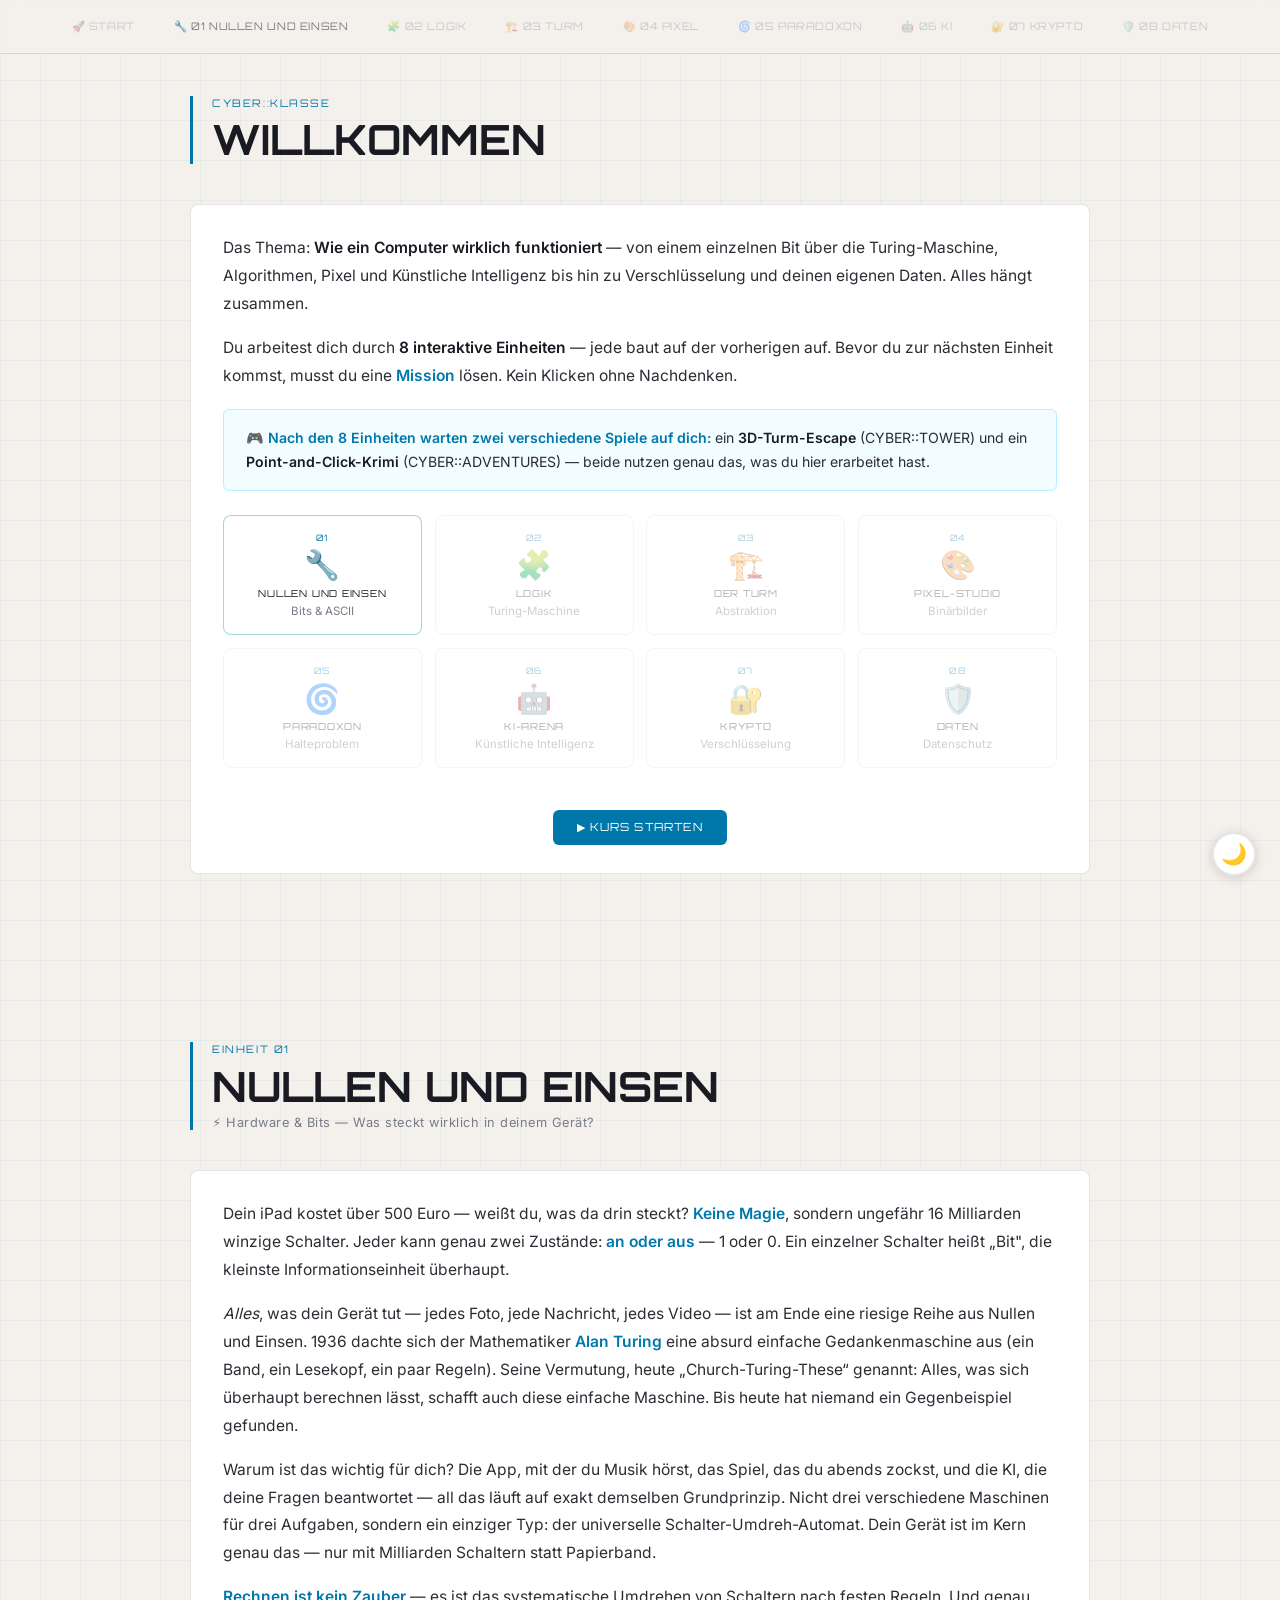
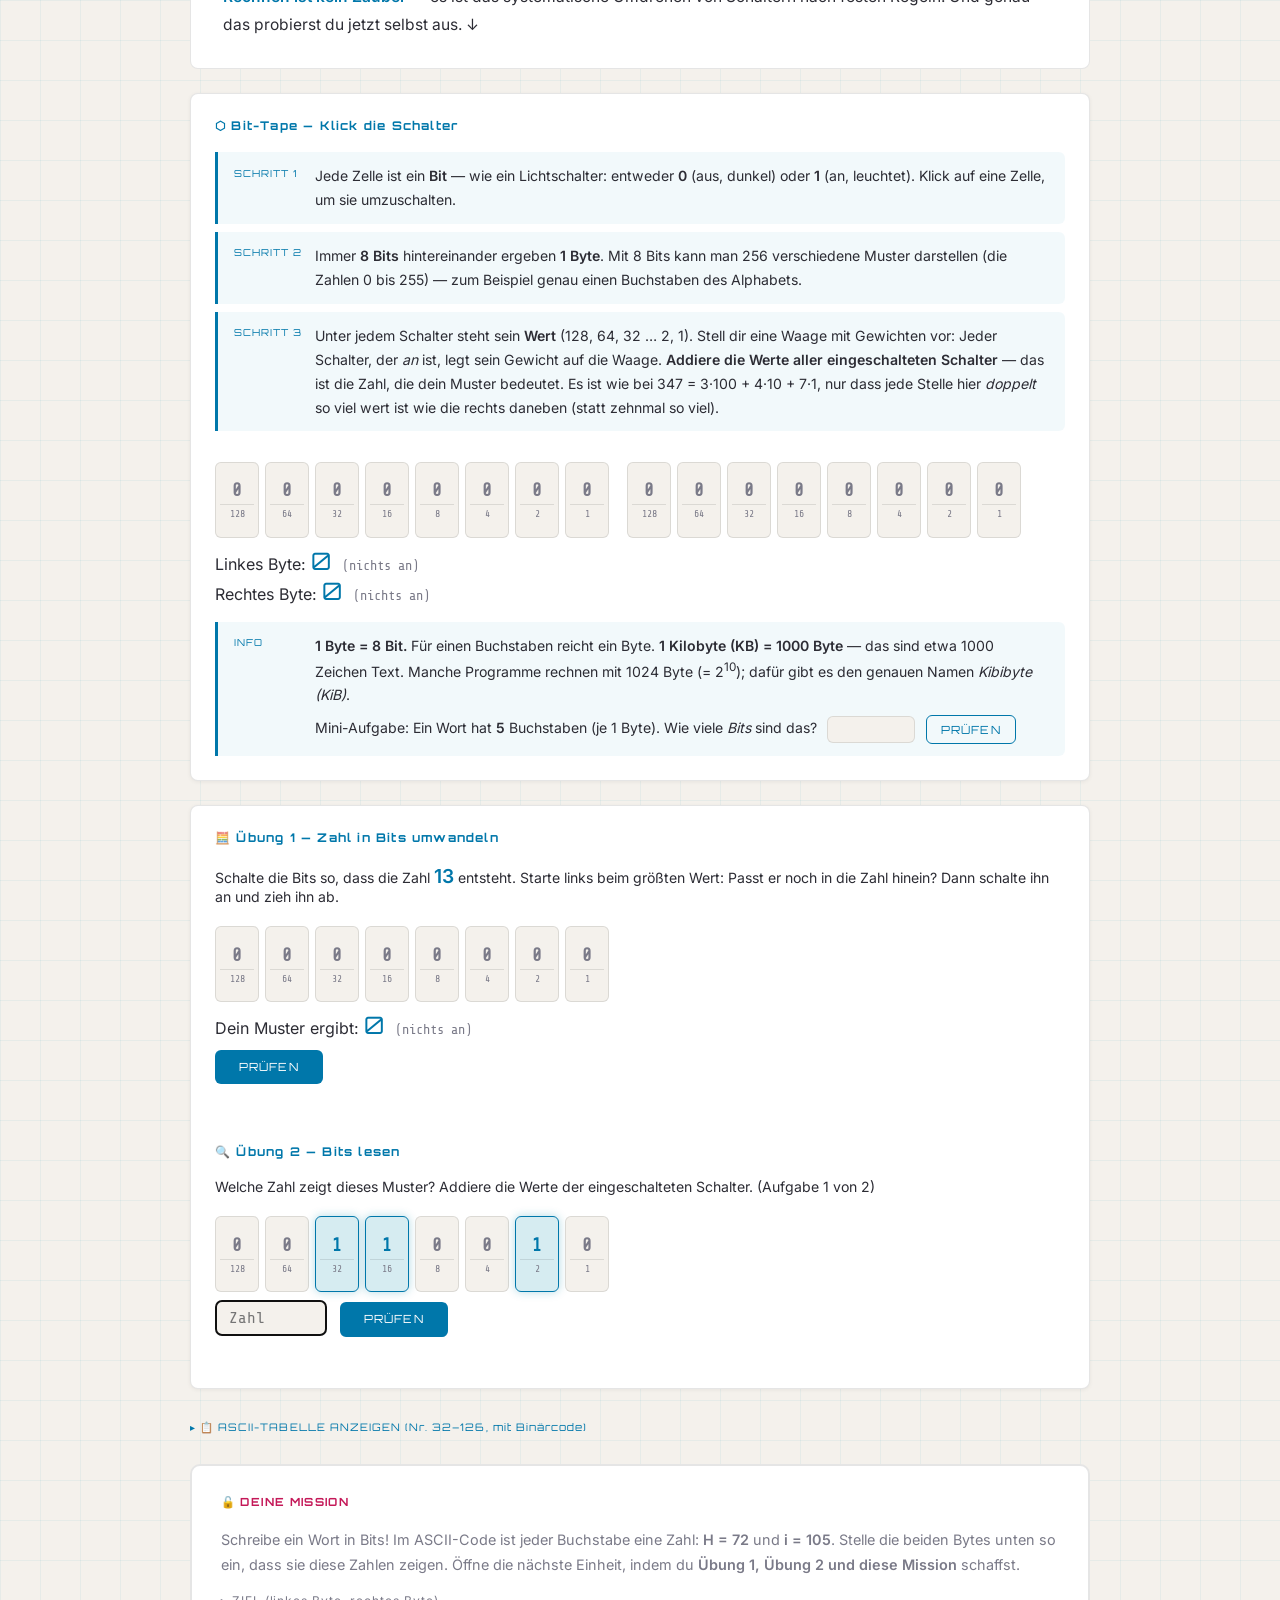
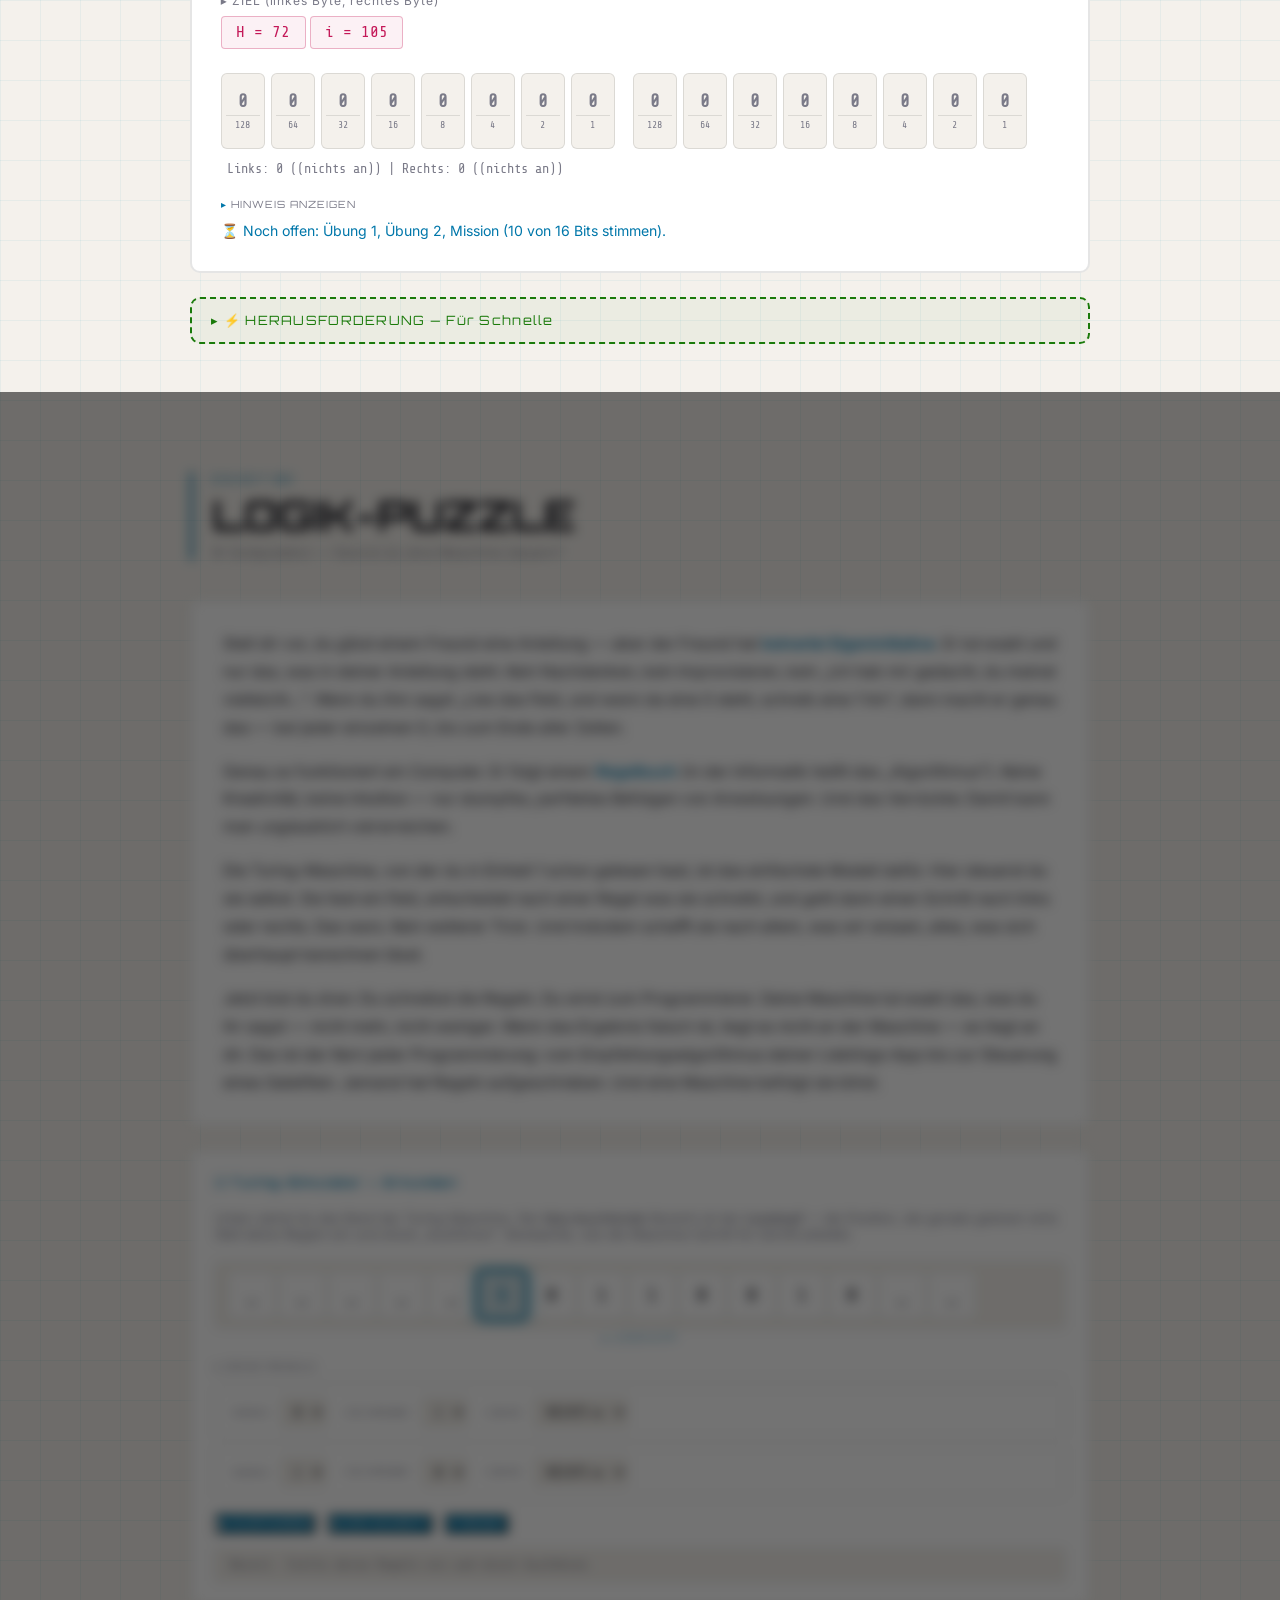
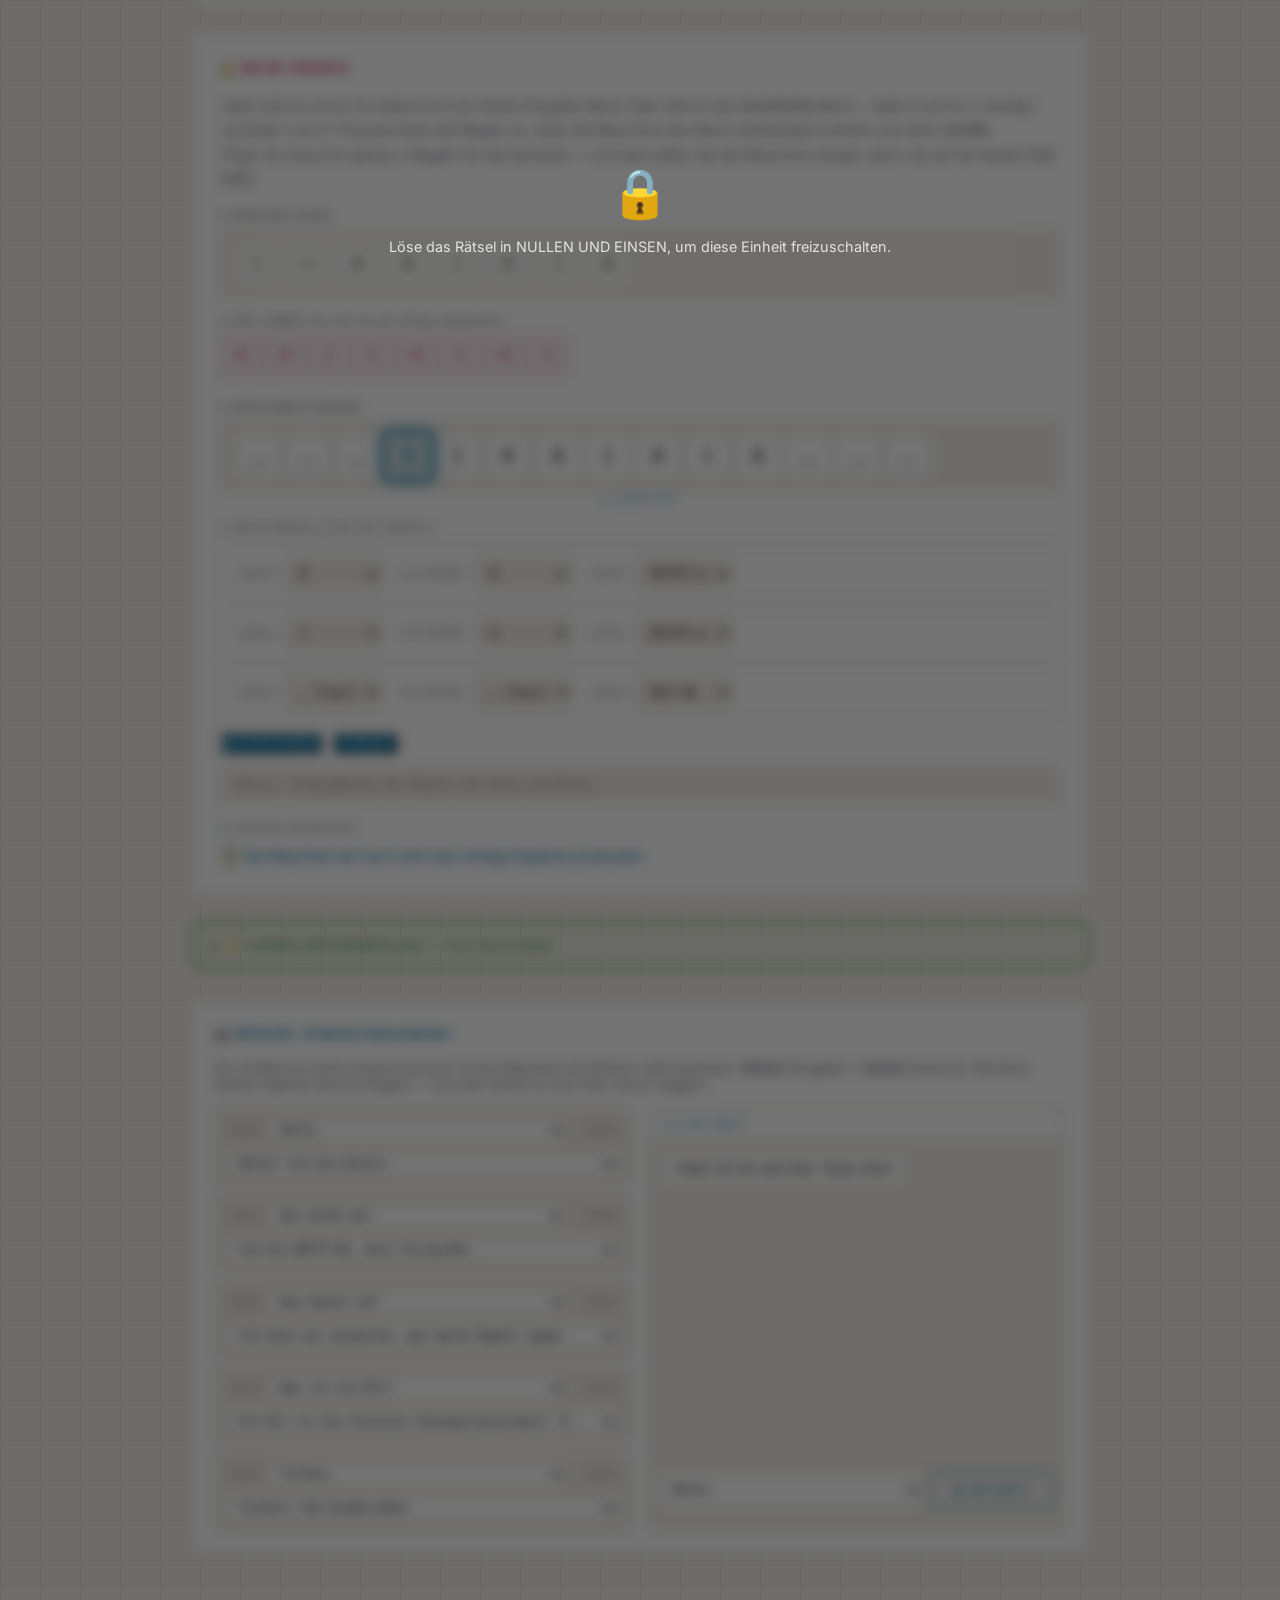
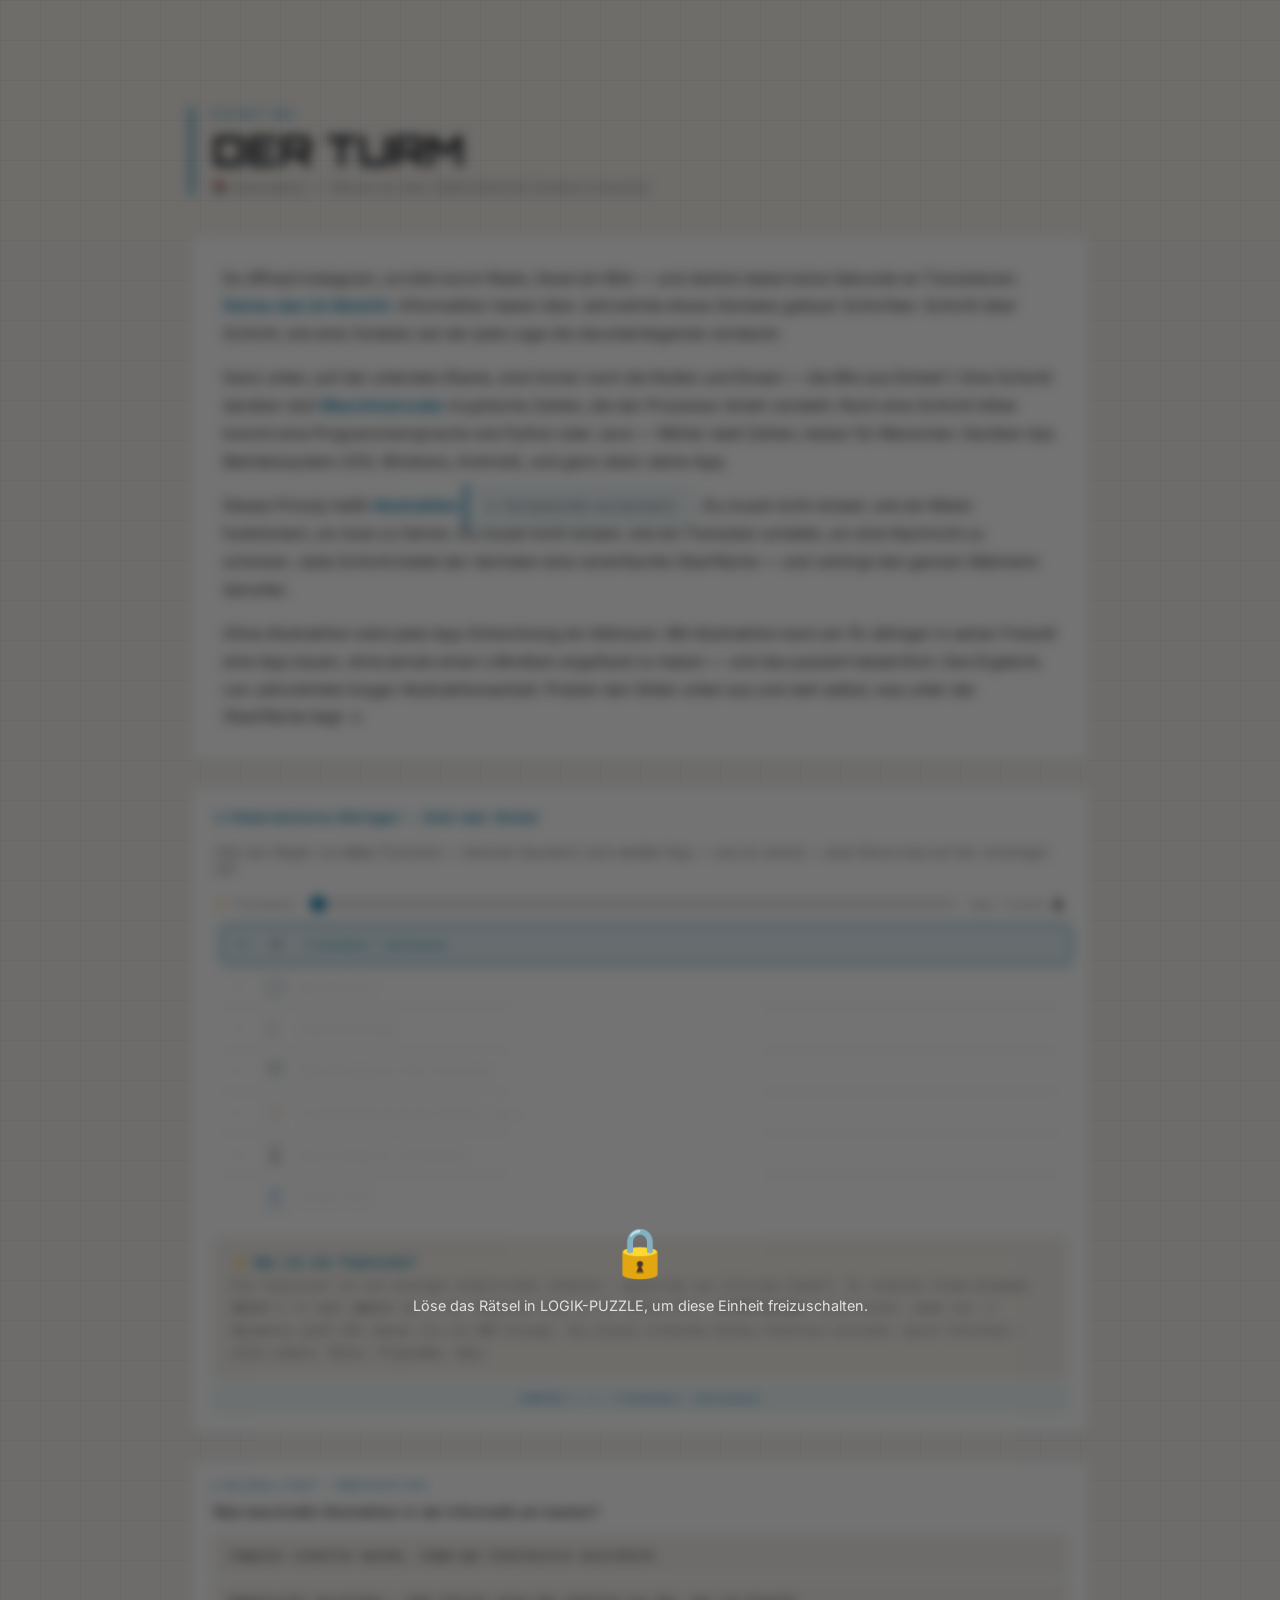
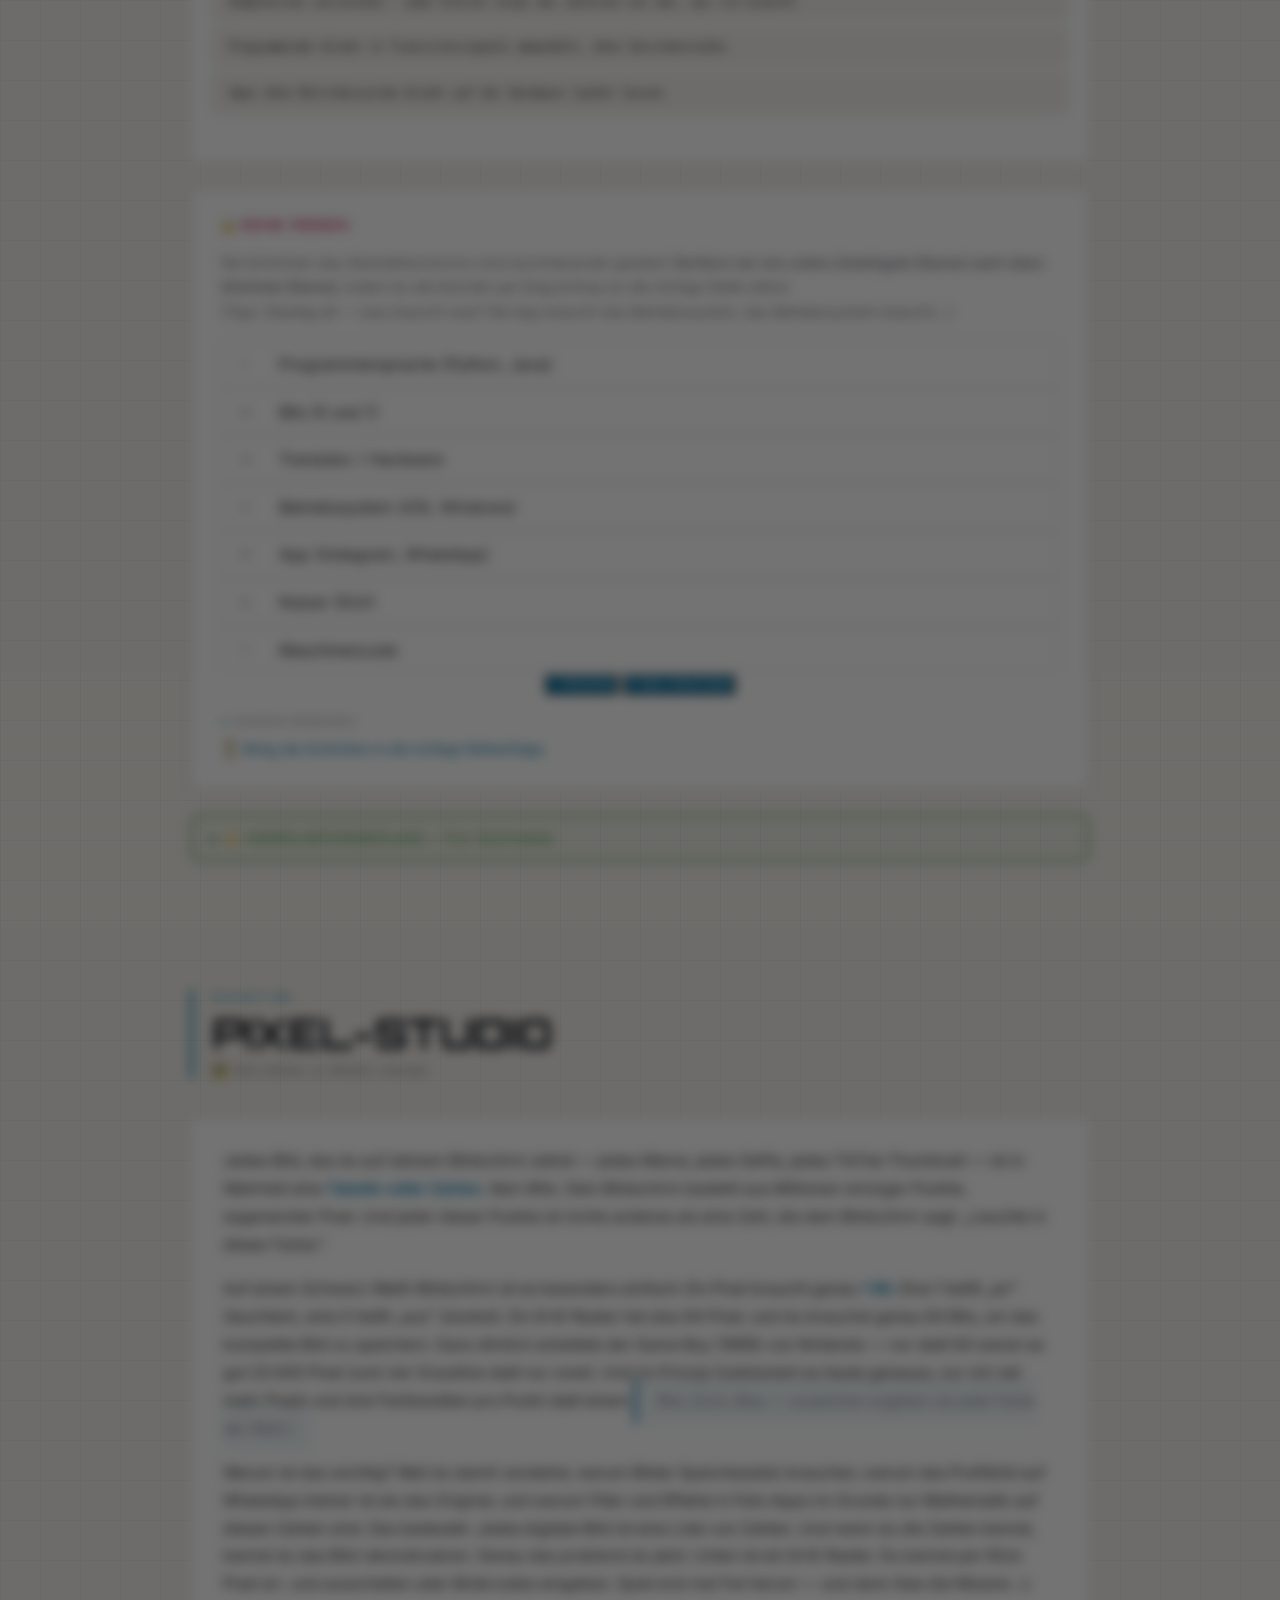
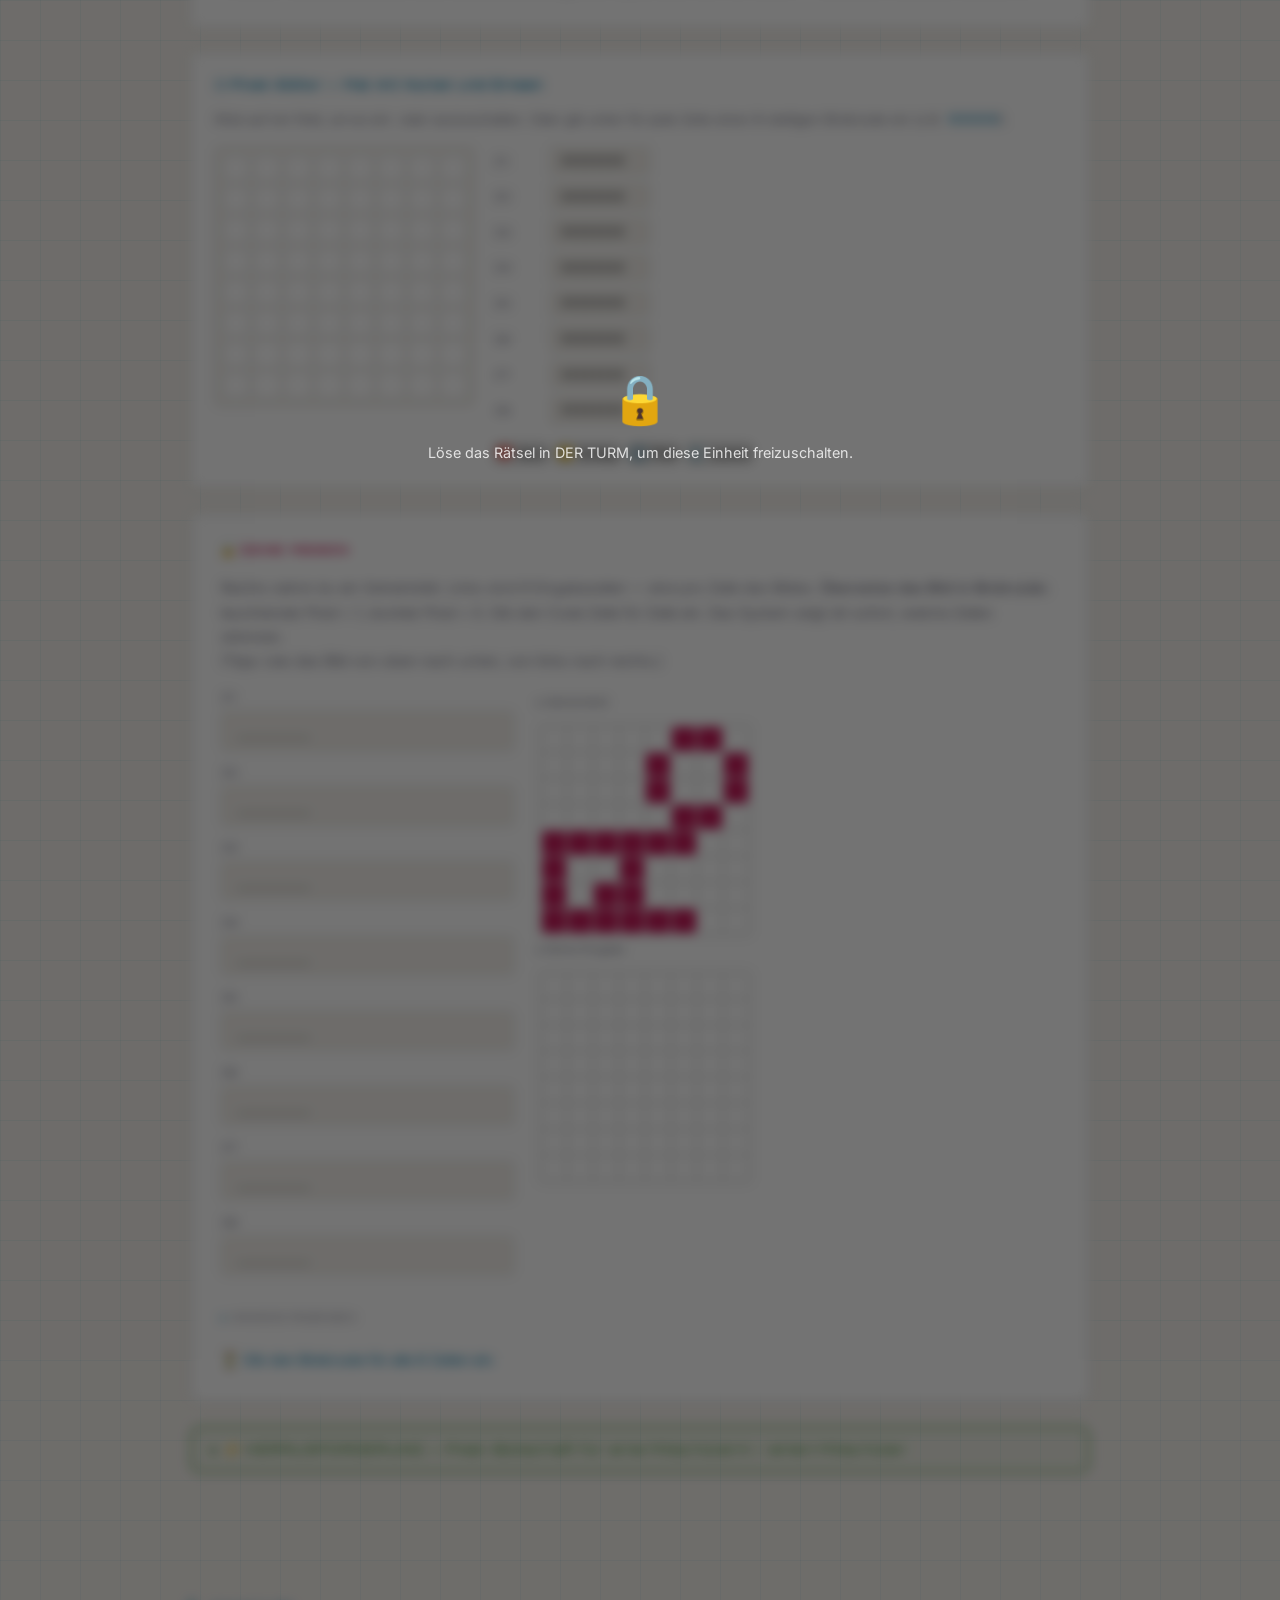
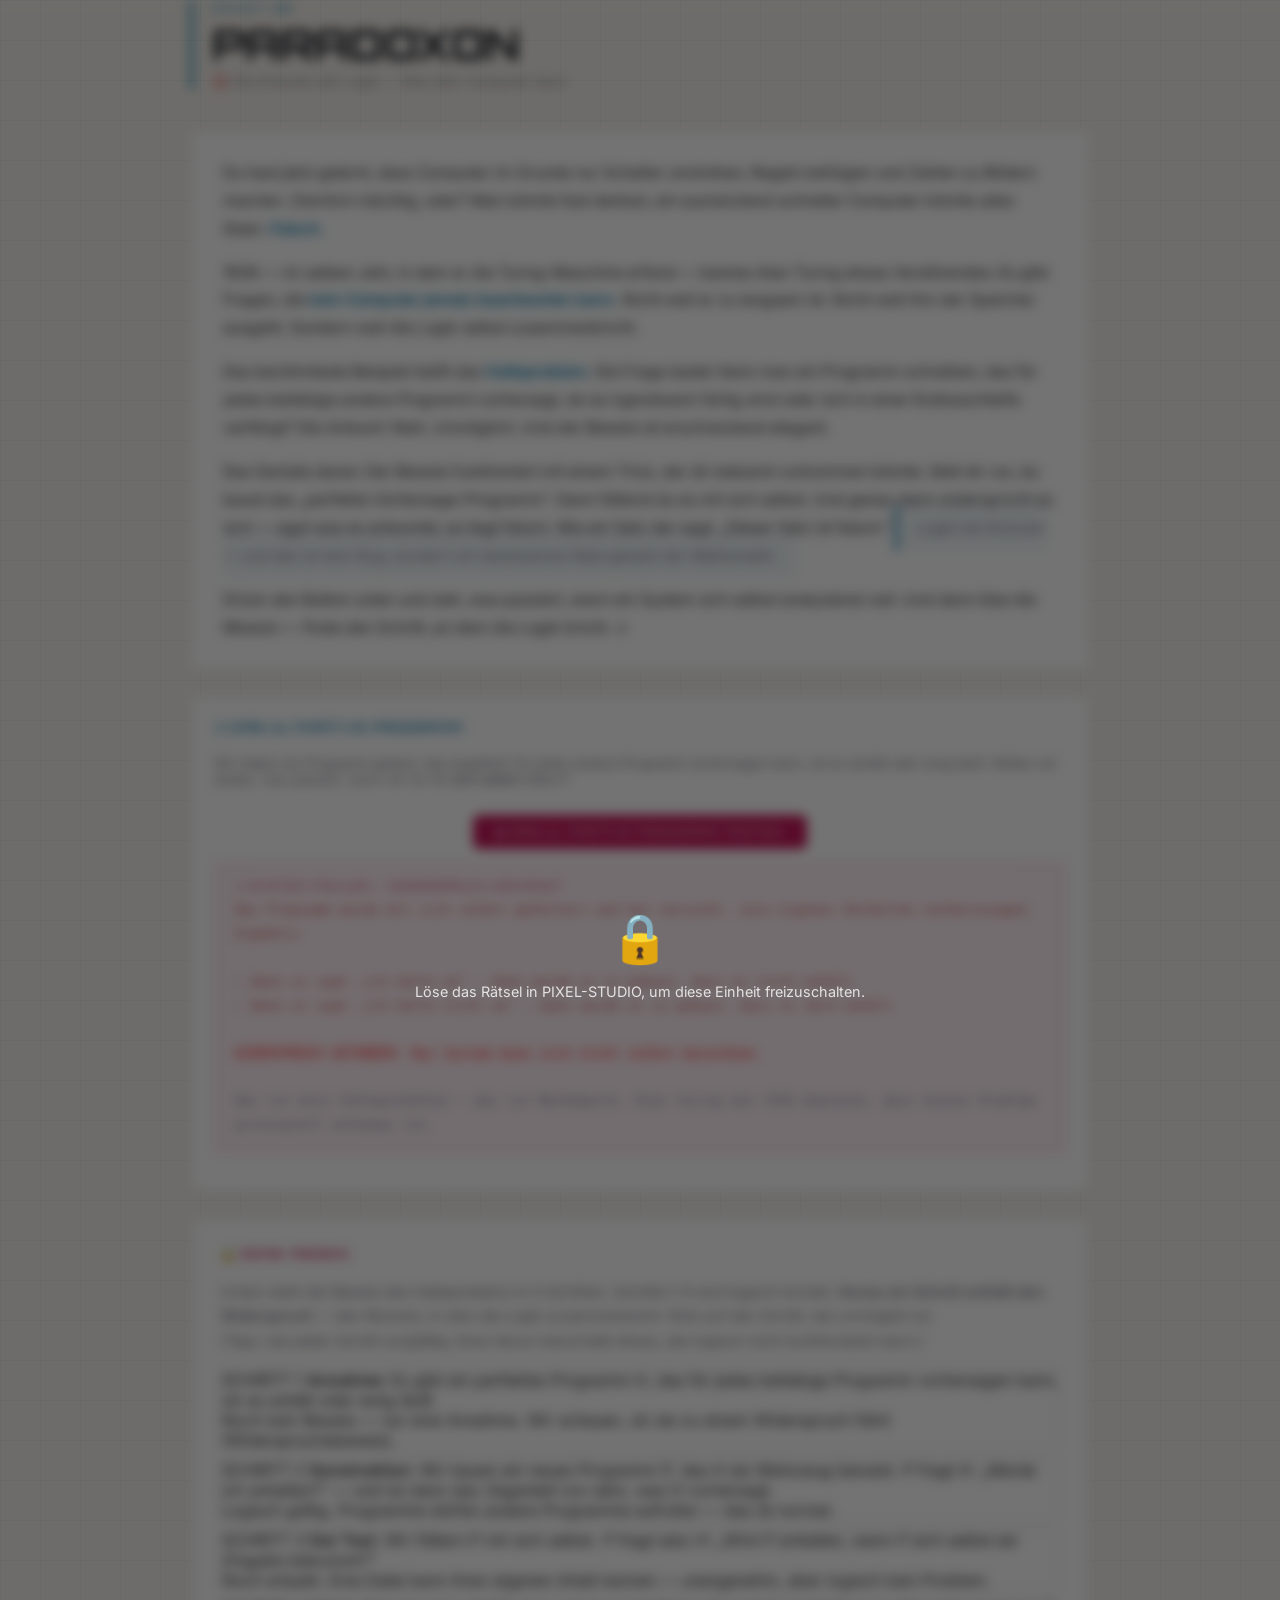
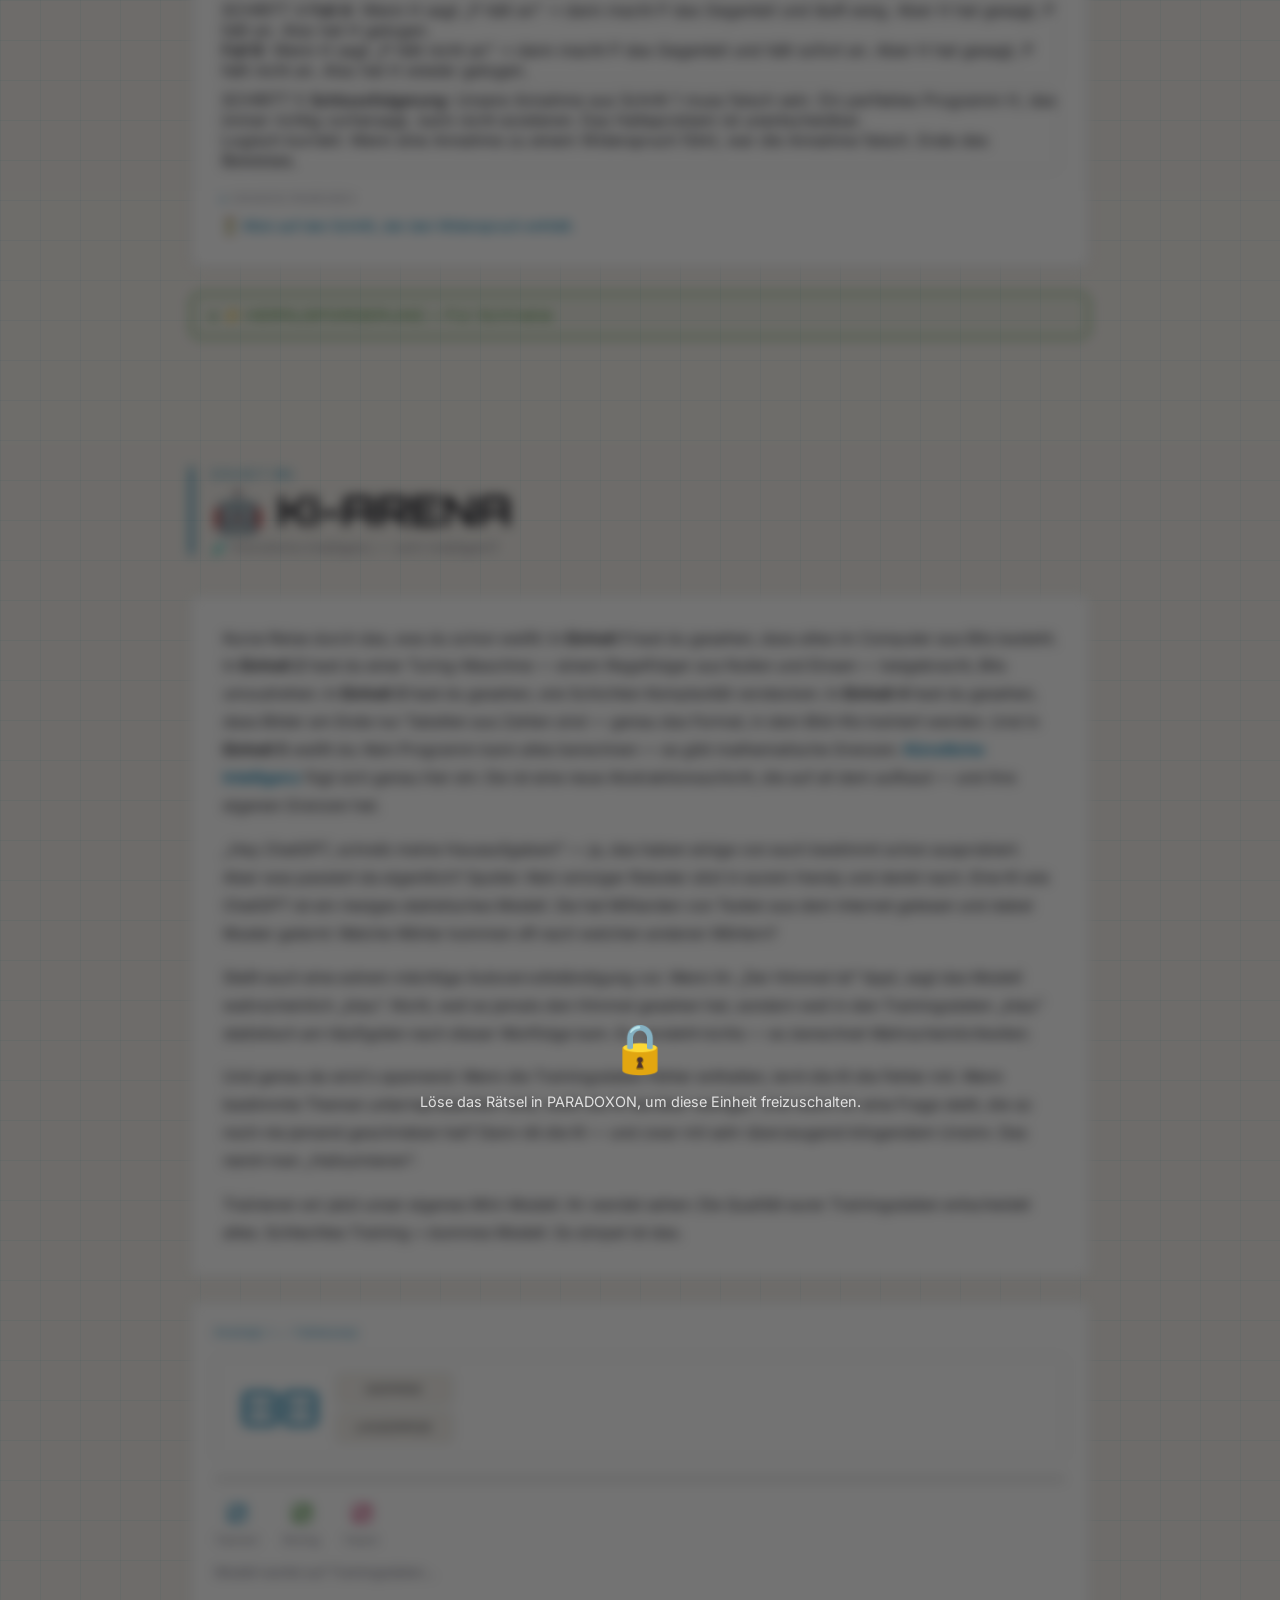
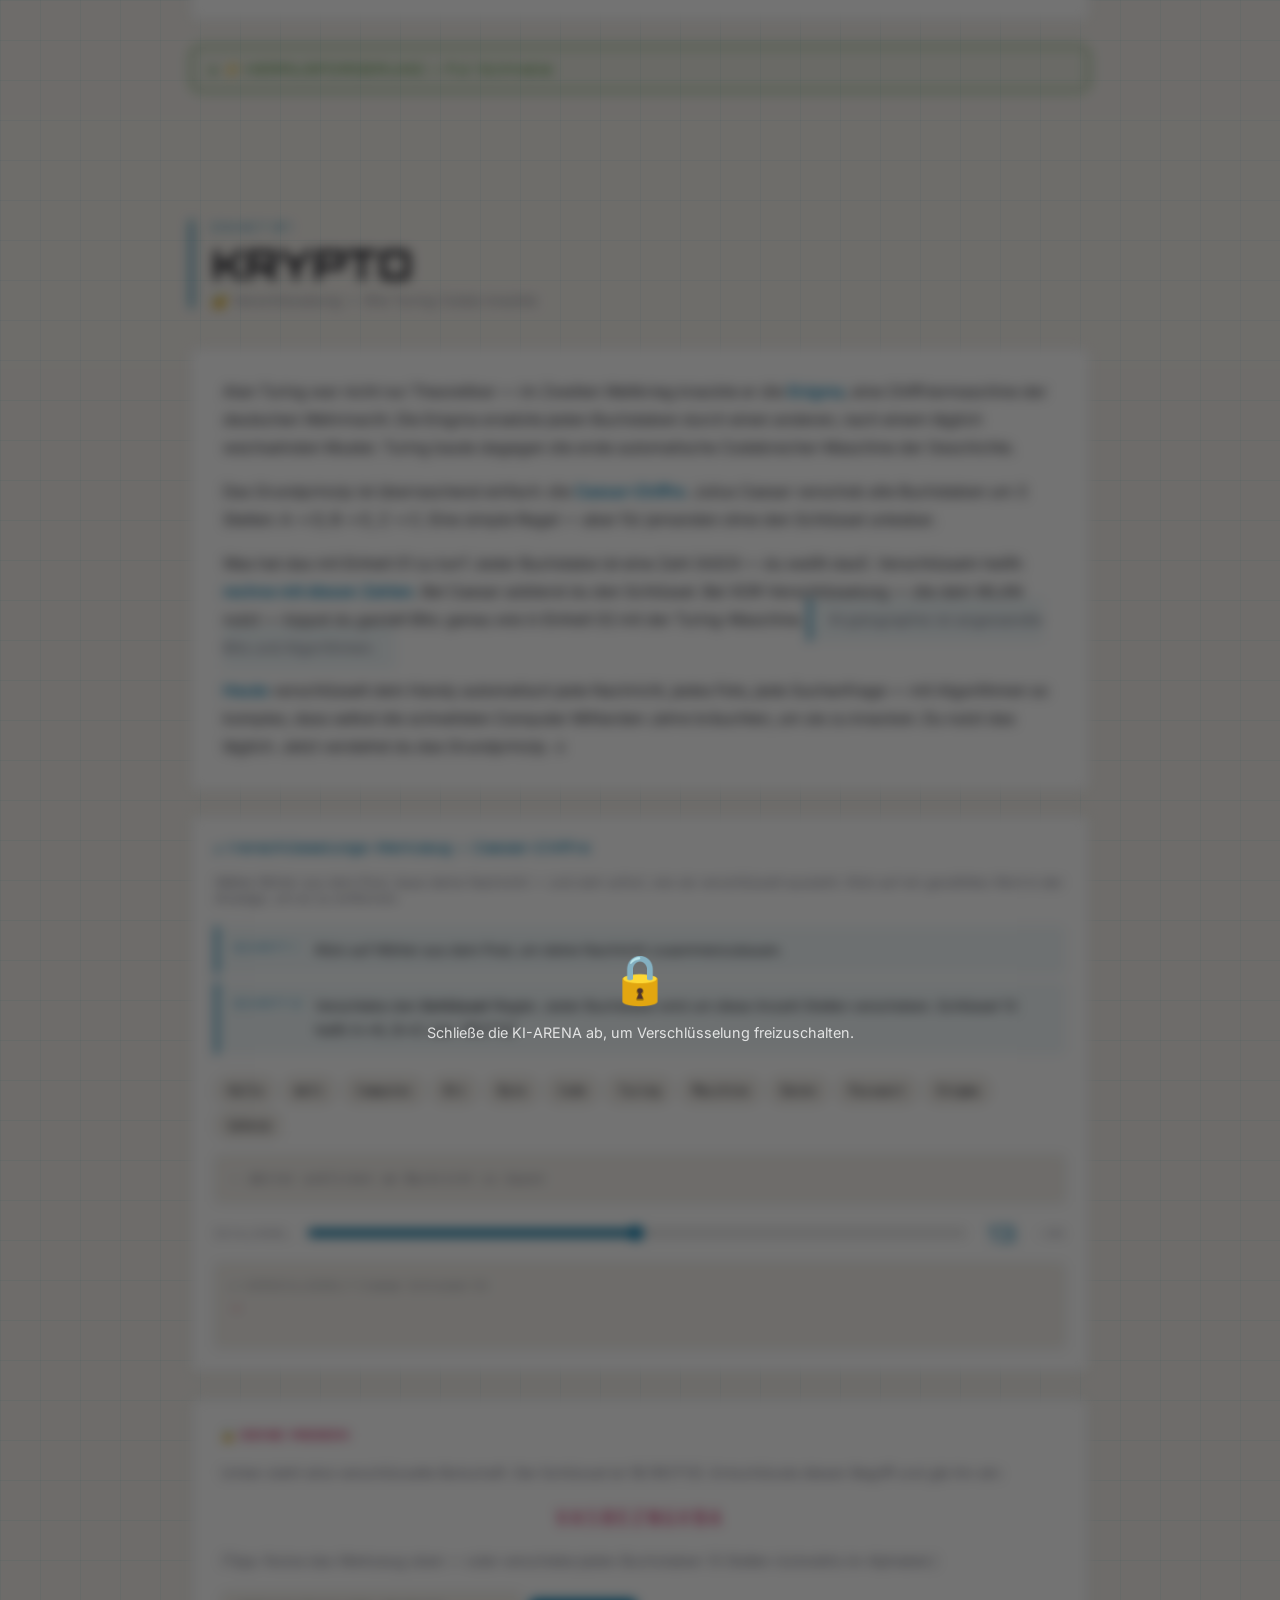
==== commit ab787db1: "Einheit 1: Binärrechnen üben, Passwort-Rechner korrigiert, Fachfehler behoben - Stellenwerte unter d" ====
--- a/index.html
+++ b/index.html
@@ -342,9 +342,10 @@
    SECTION 1 — BIT-TAPE & ASCII
    ═══════════════════════════════════════════ */
 .bit-tape-wrap { margin: 1rem 0; overflow-x: auto; }
-.bit-tape { display: flex; gap: 6px; padding: 0.5rem 0; }
+.bit-tape { display: flex; flex-wrap: wrap; gap: 6px 18px; padding: 0.5rem 0; }
+.bit-byte { display: flex; gap: 6px; }
 .bit-cell {
-  width: 44px; height: 64px;
+  width: 44px; height: 76px;
   border: 1px solid var(--border-dim);
   border-radius: 6px;
   background: var(--bg);
@@ -355,7 +356,19 @@
   font-family: var(--font-mono);
 }
 .bit-cell:hover { border-color: var(--neon-blue); transform: translateY(-2px); }
-.bit-cell .bit-val { font-size: 1.1rem; color: var(--neon-blue); font-weight: bold; }
+.bit-cell .bit-val { font-size: 1.1rem; color: var(--text-dim); font-weight: bold; }
+.bit-cell.active .bit-val { color: var(--neon-blue); }
+.bit-cell.active { background: rgba(0,136,170,0.16); border-color: var(--neon-blue); box-shadow: 0 0 10px rgba(0,136,170,0.3); }
+.bit-cell .bit-w { font-size: 0.62rem; color: var(--text-dim); border-top: 1px solid var(--border-dim); padding-top: 3px; width: 80%; text-align: center; }
+.bit-cell.static { cursor: default; }
+.bit-cell.static:hover { border-color: var(--border-dim); transform: none; }
+.bit-cell.static.active:hover { border-color: var(--neon-blue); }
+.tape-info .calc { font-family: var(--font-mono); font-size: 0.85rem; color: var(--text-dim); margin-left: 0.4rem; }
+.tape-info .decimal-value { font-size: 1.5rem; }
+.target-chip {
+  font-family: var(--font-mono); font-size: 1rem; padding: 0.4rem 0.9rem; border-radius: 4px;
+  border: 1px solid rgba(196,24,88,0.3); color: var(--neon-pink); background: rgba(196,24,88,0.06);
+}
 .bit-cell .bit-pos { font-size: 0.6rem; color: var(--text-dim); }
 .bit-cell.active-bit { background: rgba(0,136,170,0.1); border-color: var(--neon-blue); }
 
@@ -819,13 +832,15 @@
   .section-text { padding: 1.2rem; }
   .interactive-area { padding: 1rem; }
   .gate-area { padding: 1.2rem; }
-  .bit-cell { width: 36px; height: 54px; }
+  .bit-cell { width: 36px; height: 68px; }
   .turing-tape-cell { width: 40px; height: 40px; font-size: 1rem; }
   .ki-data-card { flex-direction: column; min-width: auto; width: 100%; }
   .ki-data-card .ki-number { font-size: 2.5rem; }
   .ki-data-card .ki-buttons { flex-direction: row; }
 }
 @media (max-width: 480px) {
+  .bit-byte { gap: 3px; }
+  .bit-cell { width: 30px; height: 64px; }
   .ki-data-card { flex-direction: column; min-width: auto; width: 100%; }
   .ki-data-card .ki-number { font-size: 2.5rem; }
   .ki-data-card .ki-buttons { flex-direction: row; }
@@ -1468,8 +1483,8 @@
       </p>
       <p>
         <em>Alles</em>, was dein Gerät tut — jedes Foto, jede Nachricht, jedes Video — ist am Ende
-        eine riesige Reihe aus Nullen und Einsen. 1936 bewies der Mathematiker
-        <span class="highlight">Alan Turing</span>, dass eine absurd einfache Maschine (ein Band, ein Lesekopf, ein paar Regeln) alles berechnen kann, was überhaupt berechenbar ist.
+        eine riesige Reihe aus Nullen und Einsen. 1936 dachte sich der Mathematiker
+        <span class="highlight">Alan Turing</span> eine absurd einfache Gedankenmaschine aus (ein Band, ein Lesekopf, ein paar Regeln). Seine Vermutung, heute „Church-Turing-These“ genannt: Alles, was sich überhaupt berechnen lässt, schafft auch diese einfache Maschine. Bis heute hat niemand ein Gegenbeispiel gefunden.
       </p>
       <p>
         Warum ist das wichtig für dich? Die App, mit der du Musik hörst, das Spiel, das du abends zockst, und die KI, die deine Fragen beantwortet — all das läuft auf exakt demselben Grundprinzip. Nicht drei verschiedene Maschinen für drei Aufgaben, sondern ein einziger Typ: der universelle Schalter-Umdreh-Automat. Dein Gerät ist im Kern genau das — nur mit Milliarden Schaltern statt Papierband.
@@ -1491,80 +1506,105 @@
         </div>
         <div class="step-callout">
           <span class="sc-num">SCHRITT 2</span>
-          <span class="sc-text">Immer <strong>8 Bits</strong> hintereinander ergeben <strong>1 Byte</strong>. Mit 8 Bits kann man 256 verschiedene Muster darstellen — zum Beispiel genau einen Buchstaben des Alphabets.</span>
+          <span class="sc-text">Immer <strong>8 Bits</strong> hintereinander ergeben <strong>1 Byte</strong>. Mit 8 Bits kann man 256 verschiedene Muster darstellen (die Zahlen 0 bis 255) — zum Beispiel genau einen Buchstaben des Alphabets.</span>
         </div>
         <div class="step-callout">
           <span class="sc-num">SCHRITT 3</span>
-          <span class="sc-text">Unten siehst du den <strong>Dezimalwert</strong> — das ist die normale Alltagszahl, die dein Bitmuster bedeutet. Klick das <strong>?</strong> für eine genaue Erklärung.</span>
+          <span class="sc-text">Unter jedem Schalter steht sein <strong>Wert</strong> (128, 64, 32 … 2, 1). Stell dir eine Waage mit Gewichten vor: Jeder Schalter, der <em>an</em> ist, legt sein Gewicht auf die Waage. <strong>Addiere die Werte aller eingeschalteten Schalter</strong> — das ist die Zahl, die dein Muster bedeutet. Es ist wie bei 347 = 3·100 + 4·10 + 7·1, nur dass jede Stelle hier <em>doppelt</em> so viel wert ist wie die rechts daneben (statt zehnmal so viel).</span>
         </div>
       </div>
       <div class="bit-tape" id="free-tape"></div>
       <div class="tape-info">
-        Dezimalwert: <span class="decimal-value" id="free-tape-decimal">0</span>
-        <details class="info-detail">
-          <summary>?</summary>
-          <div class="info-panel">
-            <strong>Dezimal = normale Alltagszahl.</strong><br>
-            Du kennst Dezimalzahlen: 0, 1, 2, 3 … 42, 100, 255. Das sind einfach die Zahlen, mit denen wir täglich rechnen.<br><br>
-            <strong>Wie rechnet man um?</strong><br>
-            Jede Bit-Position hat einen festen Wert — von rechts nach links verdoppelt er sich:<br>
-            <code>128 · 64 · 32 · 16 · 8 · 4 · 2 · 1</code><br><br>
-            Steht an einer Position eine <strong>1</strong>, addierst du deren Wert dazu.<br>
-            Beispiel: <code>0 0 0 0 1 1 0 1</code><br>
-            = 8 + 4 + 1 = <strong>13</strong><br><br>
-            Das ? verschwindet nur dann nicht — du brauchst Dezimalzahlen nicht auswendig können. Wichtig ist: Computer übersetzen alles in Zahlen.
-          </div>
-        </details>
-      </div>
+        Linkes Byte: <span class="decimal-value" id="free-tape-decimal">0</span> <span class="calc" id="free-tape-calc"></span><br>
+        Rechtes Byte: <span class="decimal-value" id="free-tape-decimal2">0</span> <span class="calc" id="free-tape-calc2"></span>
+      </div>
+
+      <div class="step-callout" style="margin-top:1rem;">
+        <span class="sc-num">INFO</span>
+        <span class="sc-text"><strong>1 Byte = 8 Bit.</strong> Für einen Buchstaben reicht ein Byte. <strong>1 Kilobyte (KB) = 1000 Byte</strong> — das sind etwa 1000 Zeichen Text. Manche Programme rechnen mit 1024 Byte (= 2<sup>10</sup>); dafür gibt es den genauen Namen <em>Kibibyte (KiB)</em>.
+        <span class="aside" style="display:block; margin-top:0.5rem;">Mini-Aufgabe: Ein Wort hat <strong id="bq-n">5</strong> Buchstaben (je 1 Byte). Wie viele <em>Bits</em> sind das?
+          <input type="text" inputmode="numeric" pattern="[0-9]*" id="bq-input" autocomplete="off" aria-label="Anzahl Bits" style="width:5.5rem; margin:0 0.4rem; padding:0.3rem 0.5rem; font-family:var(--font-mono); background:var(--bg); color:var(--text-bright); border:1px solid var(--border-dim); border-radius:6px;">
+          <button class="btn btn-secondary" id="bq-check" style="margin-top:0; padding:0.4rem 0.9rem;">PRÜFEN</button>
+          <span id="bq-status" style="margin-left:0.5rem;"></span></span></span>
+      </div>
+    </div>
+
+    <!-- ÜBUNGEN -->
+    <div class="interactive-area" id="werkstatt-uebungen">
+      <h3>🧮 Übung 1 — Zahl in Bits umwandeln</h3>
+      <p style="font-size:0.88rem; color:var(--text); margin-bottom:0.8rem;">
+        Schalte die Bits so, dass die Zahl <strong class="highlight" id="ex1-target" style="font-size:1.2rem;">13</strong> entsteht.
+        Starte links beim größten Wert: Passt er noch in die Zahl hinein? Dann schalte ihn an und zieh ihn ab.
+      </p>
+      <div class="bit-tape" id="ex1-tape"></div>
+      <div class="tape-info">Dein Muster ergibt: <span class="decimal-value" id="ex1-sum">0</span> <span class="calc" id="ex1-calc"></span></div>
+      <button class="btn btn-primary" id="ex1-check">PRÜFEN</button>
+      <button class="btn btn-secondary" id="ex1-next" style="display:none;">NOCH EINE ZAHL (BONUS)</button>
+      <div class="gate-status checking" id="ex1-status" aria-live="polite"></div>
+
+      <h3 style="margin-top:2rem;">🔍 Übung 2 — Bits lesen</h3>
+      <p style="font-size:0.88rem; color:var(--text); margin-bottom:0.8rem;">
+        Welche Zahl zeigt dieses Muster? Addiere die Werte der eingeschalteten Schalter.
+        <span class="aside" id="ex2-count">(Aufgabe 1 von 2)</span>
+      </p>
+      <div class="bit-tape" id="ex2-tape"></div>
+      <input type="text" inputmode="numeric" pattern="[0-9]*" id="ex2-input" autocomplete="off" aria-label="Deine Zahl" placeholder="Zahl" style="width:7rem; padding:0.5rem 0.8rem; font-family:var(--font-mono); font-size:1rem; background:var(--bg); color:var(--text-bright); border:1px solid var(--border-dim); border-radius:6px; margin-right:0.5rem;">
+      <button class="btn btn-primary" id="ex2-check" style="margin-top:0;">PRÜFEN</button>
+      <div class="gate-status checking" id="ex2-status" aria-live="polite"></div>
     </div>
 
     <!-- ASCII REFERENZTABELLE -->
     <details class="gate-hint" style="margin-top:1.2rem;">
       <summary style="font-family:var(--font-head); font-size:0.65rem; letter-spacing:0.1em; color:var(--neon-blue); cursor:pointer; list-style:none; padding:0.4rem 0;">
-        📋 ASCII-TABELLE ANZEIGEN (Nr. 1–255)
+        📋 ASCII-TABELLE ANZEIGEN (Nr. 32–126, mit Binärcode)
       </summary>
       <div class="hint-body" style="padding:1rem 0 0.5rem;">
         <p style="font-size:0.82rem; color:var(--text); line-height:1.7; margin-bottom:0.8rem;">
-          <strong>Woher kommt ASCII?</strong> 1963 legte das <em>American Standards Institute</em> (ASA, heute ANSI) fest, welche Zahl für welches Zeichen stehen soll — ursprünglich für Telegrafie und Fernschreiber. Ziel: Verschiedene Hersteller, gleiche Bedeutung. Das System heißt <strong>ASCII</strong> (American Standard Code for Information Interchange). Bis heute bildet es die Grundlage für alle gängigen Textformate — auch Unicode baut auf ASCII auf und ist zu ihm abwärtskompatibel.
+          <strong>Woher kommt ASCII?</strong> 1963 legte die <em>American Standards Association</em> (ASA, später ANSI) fest, welche Zahl für welches Zeichen stehen soll — ursprünglich für Telegrafie und Fernschreiber. Ziel: Verschiedene Hersteller, gleiche Bedeutung. Das System heißt <strong>ASCII</strong> (American Standard Code for Information Interchange). Bis heute bildet es die Grundlage für alle gängigen Textformate — auch Unicode baut auf ASCII auf und ist zu ihm abwärtskompatibel.
         </p>
         <p style="font-size:0.78rem; color:var(--text-dim); margin-bottom:1rem;">
-          Nr. 1–31: Steuerzeichen (unsichtbar, z.&nbsp;B. Zeilenumbruch, Tabulatur) &nbsp;|&nbsp; Nr. 32: Leerzeichen &nbsp;|&nbsp; Nr. 33–126: druckbare Zeichen &nbsp;|&nbsp; Nr. 128–255: Erweiterungen (je nach Kodierung unterschiedlich)
+          Die Spalte „Binär“ zeigt die Zahl als 8 Bit — genau so, wie du sie oben mit den Schaltern einstellst. Eigentlich braucht ASCII nur 7 Bit (Nr. 0–127), deshalb beginnt jedes Muster mit einer 0.
+          Nr. 0–31 und 127 sind unsichtbare Steuerzeichen (z.&nbsp;B. 10 = Zeilenumbruch, 0 = „nichts“) und stehen hier nicht. Nr. 32 ist das Leerzeichen. Ab 128 (z.&nbsp;B. Umlaute) gibt es je nach Kodierung unterschiedliche Erweiterungen, die nicht zu ASCII gehören.
         </p>
         <div style="overflow-x:auto;">
           <table class="ascii-table-mini" id="ascii-full-table" style="width:100%; font-size:0.78rem;">
             <thead>
               <tr>
-                <th>Nr.</th><th>Zeichen</th><th>Nr.</th><th>Zeichen</th><th>Nr.</th><th>Zeichen</th><th>Nr.</th><th>Zeichen</th>
+                <th>Nr.</th><th>Zeichen</th><th>Binär</th><th>Nr.</th><th>Zeichen</th><th>Binär</th><th>Nr.</th><th>Zeichen</th><th>Binär</th>
               </tr>
             </thead>
             <tbody id="ascii-tbody"></tbody>
           </table>
         </div>
-        <p style="font-size:0.72rem; color:var(--text-dim); margin-top:0.6rem;">* Steuerzeichen (1–31) werden mit ihrer Bezeichnung angezeigt, z.&nbsp;B. [LF] für Zeilenumbruch.</p>
+        <p style="font-size:0.72rem; color:var(--text-dim); margin-top:0.6rem;">[SP] = Leerzeichen. Mit dieser Tabelle kannst du Texte als Bits lesen und schreiben — in Einheit 2 steuerst du dann mit Regeln, wie eine Maschine solche Bits verändert.</p>
       </div>
     </details>
 
-    <!-- GATE: Pattern Match -->
+    <!-- GATE: Hi in ASCII schreiben -->
     <div class="gate-area" id="werkstatt-gate">
       <h3>🔓 DEINE MISSION</h3>
       <p class="gate-description">
-       Unten siehst du ein <strong>Zielmuster</strong> — eine bestimmte Folge aus Nullen und Einsen.
-        Stelle dein Band oben <em>exakt</em> so ein, dass es dem Zielmuster entspricht.
-        Erst wenn jedes Bit stimmt, öffnet sich die nächste Einheit.
-        <br><span class="aside">(Tipp: Das Muster ist kein Zufall — du wirst am Ende sehen, was es bedeutet.)</span>
-      </p>
-      <div class="gate-target-label">▸ ZIELMUSTER</div>
-      <div class="gate-target-tape" id="target-tape-display"></div>
+        Schreibe ein Wort in Bits! Im ASCII-Code ist jeder Buchstabe eine Zahl: <strong>H = 72</strong> und <strong>i = 105</strong>.
+        Stelle die beiden Bytes unten so ein, dass sie diese Zahlen zeigen.
+        Öffne die nächste Einheit, indem du <strong>Übung 1, Übung 2 und diese Mission</strong> schaffst.
+      </p>
+      <div class="gate-target-label">▸ ZIEL (linkes Byte, rechtes Byte)</div>
+      <div class="gate-target-tape" id="target-tape-display">
+        <span class="target-chip">H = 72</span><span class="target-chip">i = 105</span>
+      </div>
+      <div class="bit-tape" id="gate-tape"></div>
+      <div class="tape-info">
+        <span class="calc" id="gate-calc"></span>
+      </div>
       <details class="gate-hint">
         <summary>HINWEIS ANZEIGEN</summary>
         <div class="hint-body">
-          Vergleiche dein Band <strong>Bit für Bit</strong> mit dem Zielmuster — von links nach rechts.<br>
-          Ist das erste Bit oben eine 0, aber im Zielmuster eine 1? Klick drauf, um es zu wechseln.<br><br>
-          <strong>Tipp:</strong> Das Zielmuster besteht aus zwei 8-Bit-Gruppen. Jede Gruppe steht für einen Buchstaben. Du erfährst in Einheit 2, was sie bedeuten.
+          Gehe Byte für Byte vor. Beginne links beim größten Wert: Passt 128 in die Zahl? Wenn nicht, bleibt der Schalter aus. Passt 64? Dann an — und zieh 64 ab. Mit dem Rest machst du beim nächsten Wert weiter.<br><br>
+          <strong>Kontrolle:</strong> In der ASCII-Tabelle oben steht die Binärzahl zu jedem Zeichen. Rechne erst selbst — und schau dann nach, ob es stimmt.
         </div>
       </details>
-      <div class="gate-status checking" id="werkstatt-gate-status">
-        ⏳ Dein Band stimmt noch nicht mit dem Zielmuster überein.
+      <div class="gate-status checking" id="werkstatt-gate-status" aria-live="polite">
+        ⏳ Noch offen: Übung 1, Übung 2, Mission.
       </div>
     </div>
 
@@ -1572,7 +1612,7 @@
       <summary>⚡ HERAUSFORDERUNG — Für Schnelle</summary>
       <div class="challenge-body">
         <span class="challenge-tag">OPTIONAL</span>
-        <p>Das Tape zeigt gerade „Hi". Klick die Bits für den Buchstaben <strong>„A"</strong> (ASCII 65) und dann für <strong>„a"</strong> (ASCII 97). Was ist der Unterschied in Binär — welches einzige Bit ändert sich? Das gilt für <em>alle</em> Buchstaben.</p>
+        <p>Stell im rechten Byte des Bit-Tapes oben die Zahl für den Buchstaben <strong>„A"</strong> (ASCII 65) ein und dann die für <strong>„a"</strong> (ASCII 97). Was ist der Unterschied in Binär — welches einzige Bit ändert sich? Das gilt für <em>alle</em> Buchstaben.</p>
         <p style="margin-top:0.6rem; color:var(--text-dim); font-size:0.84rem;">→ <em>97 − 65 = 32 = 2<sup>5</sup>. Bit Nummer 6 von rechts (das 32er-Bit) ist bei Kleinbuchstaben immer 1, bei Großbuchstaben 0. Schau nach: stimmt das für B/b, C/c?</em></p>
       </div>
     </details>
@@ -1612,10 +1652,10 @@
         <em>unglaublich viel</em> erreichen.
       </p>
       <p>
-        Die Turing-Maschine, die du in Einheit 1 kennengelernt hast, ist das einfachste
-        Modell dafür. Sie liest ein Feld, entscheidet nach einer Regel was sie schreibt,
+        Die Turing-Maschine, von der du in Einheit 1 schon gelesen hast, ist das einfachste
+        Modell dafür. Hier steuerst du sie selbst. Sie liest ein Feld, entscheidet nach einer Regel was sie schreibt,
         und geht dann einen Schritt nach links oder rechts. Das wars. Kein weiterer Trick.
-        Und trotzdem kann man damit alles berechnen, was berechenbar ist.
+        Und trotzdem schafft sie nach allem, was wir wissen, alles, was sich überhaupt berechnen lässt.
       </p>
       <p>
         Jetzt bist du dran: Du schreibst die Regeln. Du wirst zum Programmierer.
@@ -1936,9 +1976,8 @@
       <p>
         Auf einem Schwarz-Weiß-Bildschirm ist es besonders einfach: Ein Pixel braucht
         genau <span class="highlight">1 Bit</span>. Eine 1 heißt „an" (leuchten), eine 0
-        heißt „aus" (dunkel). Ein 8×8-Raster hat also 64 Pixel, und die brauchst du genau
-        64 Bits, um das komplette Bild zu speichern. So hat Nintendo das 1985 beim
-        Game Boy gemacht — nur statt 64 waren es knapp 24.000 Pixel. Und im Prinzip
+        heißt „aus" (dunkel). Ein 8×8-Raster hat also 64 Pixel, und du brauchst genau
+        64 Bits, um das komplette Bild zu speichern. Ganz ähnlich arbeitete der Game Boy (1989) von Nintendo — nur statt 64 waren es gut 23.000 Pixel (und vier Grautöne statt nur zwei). Und im Prinzip
         funktioniert es heute genauso, nur mit viel mehr Pixeln und drei Farbkanälen pro
         Punkt statt einem <span class="aside">(Rot, Grün, Blau — zusammen ergeben sie jede
         Farbe der Welt.)</span>
@@ -2644,15 +2683,14 @@
       if (controlNames[n]) return controlNames[n];
       try { return String.fromCharCode(n); } catch(e) { return '?'; }
     }
-    // Build rows of 4 entries each
+    // Druckbare ASCII-Zeichen 32-126, je 3 Eintraege pro Zeile (Nr., Zeichen, Binaer)
     const rows = [];
-    for (let i = 1; i <= 255; i += 4) {
+    for (let i = 32; i <= 126; i += 3) {
       const cols = [];
-      for (let j = i; j < i + 4 && j <= 255; j++) {
-        cols.push(`<td style="color:var(--text-dim); font-size:0.75rem;">${j}</td><td class="mono">${charLabel(j)}</td>`);
+      for (let j = i; j < i + 3 && j <= 126; j++) {
+        cols.push(`<td style="color:var(--text-dim); font-size:0.75rem;">${j}</td><td class="mono">${charLabel(j)}</td><td class="mono" style="font-size:0.72rem; color:var(--text-dim);">${j.toString(2).padStart(8, '0')}</td>`);
       }
-      // Pad if last row is short
-      while (cols.length < 4) cols.push('<td></td><td></td>');
+      while (cols.length < 3) cols.push('<td></td><td></td><td></td>');
       rows.push(`<tr>${cols.join('')}</tr>`);
     }
     tbody.innerHTML = rows.join('');
@@ -2826,60 +2864,275 @@
 
   // ─── SEKTION 1: WERKSTATT ──────────────
 
-  // Build free tape
+  const WEIGHTS = [128, 64, 32, 16, 8, 4, 2, 1];
+
+  // Baut ein Bit-Band (Gruppen zu 8 Bits) mit Stellenwerten unter den Zellen.
+  // bits: Array mit 0/1 (wird direkt veraendert), onChange: Callback nach Klick.
+  function buildTape(container, bits, onChange, interactive) {
+    const cells = [];
+    for (let g = 0; g < bits.length / 8; g++) {
+      const group = document.createElement('div');
+      group.className = 'bit-byte';
+      for (let k = 0; k < 8; k++) {
+        const i = g * 8 + k;
+        const cell = document.createElement('div');
+        cell.className = 'bit-cell' + (interactive ? '' : ' static');
+        cell.dataset.index = i;
+        cell.innerHTML = '<span class="bit-val"></span><span class="bit-w">' + WEIGHTS[k] + '</span>';
+        group.appendChild(cell);
+        cells.push(cell);
+      }
+      container.appendChild(group);
+    }
+    function render() {
+      cells.forEach((cell, i) => {
+        cell.querySelector('.bit-val').textContent = bits[i];
+        cell.classList.toggle('active', bits[i] === 1);
+      });
+    }
+    if (interactive) {
+      container.addEventListener('click', (e) => {
+        const cell = e.target.closest('.bit-cell');
+        if (!cell) return;
+        const idx = parseInt(cell.dataset.index);
+        bits[idx] ^= 1;
+        render();
+        if (onChange) onChange();
+      });
+    }
+    render();
+    return { render };
+  }
+
+  // Wert eines Bytes (Bits ab Position start) und Rechenweg als Text
+  function byteValue(bits, start) {
+    let v = 0;
+    for (let k = 0; k < 8; k++) if (bits[start + k]) v += WEIGHTS[k];
+    return v;
+  }
+  function byteCalc(bits, start) {
+    const parts = [];
+    for (let k = 0; k < 8; k++) if (bits[start + k]) parts.push(WEIGHTS[k]);
+    if (parts.length === 0) return '(nichts an)';
+    return parts.length === 1 ? '' : parts.join(' + ') + ' = ' + byteValue(bits, start);
+  }
+  // Zerlegung einer Zahl in Stellenwerte, z. B. "13 = 8 + 4 + 1"
+  function decompose(n) {
+    const parts = [];
+    let rest = n;
+    WEIGHTS.forEach(w => { if (rest >= w) { parts.push(w); rest -= w; } });
+    return n + ' = ' + parts.join(' + ');
+  }
+  function arraysEqual(a, b) { return a.length === b.length && a.every((v, i) => v === b[i]); }
+  function numToBits(n) { return n.toString(2).padStart(8, '0').split('').map(Number); }
+
+  // --- Freies Bit-Tape (Erkunden) ---
   const freeTapeEl = document.getElementById('free-tape');
-  const freeDecimalEl = document.getElementById('free-tape-decimal');
-
-  for (let i = 0; i < 16; i++) {
-    const cell = document.createElement('div');
-    cell.className = 'bit-cell';
-    cell.dataset.index = i;
-    cell.textContent = '0';
-    freeTapeEl.appendChild(cell);
+  function updateFree() {
+    const t = state.werkstatt.tape;
+    document.getElementById('free-tape-decimal').textContent = byteValue(t, 0);
+    document.getElementById('free-tape-calc').textContent = byteCalc(t, 0);
+    document.getElementById('free-tape-decimal2').textContent = byteValue(t, 8);
+    document.getElementById('free-tape-calc2').textContent = byteCalc(t, 8);
   }
-
-  freeTapeEl.addEventListener('click', (e) => {
-    const cell = e.target.closest('.bit-cell');
-    if (!cell) return;
-    const idx = parseInt(cell.dataset.index);
-    state.werkstatt.tape[idx] ^= 1;
-    cell.textContent = state.werkstatt.tape[idx];
-    cell.classList.toggle('active', state.werkstatt.tape[idx] === 1);
-    updateDecimal();
+  buildTape(freeTapeEl, state.werkstatt.tape, updateFree, true);
+  updateFree();
+
+  // --- Mini-Aufgabe Bytes ---
+  (function initByteQuiz() {
+    const nEl = document.getElementById('bq-n');
+    const inp = document.getElementById('bq-input');
+    const btn = document.getElementById('bq-check');
+    const st  = document.getElementById('bq-status');
+    if (!nEl || !inp || !btn) return;
+    let n = 5;
+    btn.addEventListener('click', () => {
+      const v = inp.value.replace(/\s/g, '');
+      if (!/^\d+$/.test(v)) { st.textContent = 'Bitte eine Zahl eingeben.'; return; }
+      if (parseInt(v, 10) === n * 8) {
+        st.textContent = '✅ Richtig: ' + n + ' · 8 = ' + (n * 8) + ' Bit.';
+        n = 3 + Math.floor(Math.random() * 10);
+        nEl.textContent = n; inp.value = '';
+      } else {
+        st.textContent = '✗ 1 Byte = 8 Bit. Rechne ' + n + ' · 8.';
+      }
+    });
+    inp.addEventListener('keydown', (e) => { if (e.key === 'Enter') btn.click(); });
+  })();
+
+  // --- Fortschritt der Einheit 1 (Uebung 1, Uebung 2, Mission) ---
+  // Wer die Einheit schon abgeschlossen hat (altes Gate oder Logik freigeschaltet), bleibt fertig.
+  const werkstattAlreadyDone = !!gateProgress.werkstatt || state.unlocked.has('logik');
+  const wk = {
+    ex1: werkstattAlreadyDone || !!gateProgress.werkstatt_ex1,
+    ex2: werkstattAlreadyDone || !!gateProgress.werkstatt_ex2,
+    hi: werkstattAlreadyDone
+  };
+  function saveExercise(key) { gateProgress[key] = true; saveProgress(); }
+
+  // --- Uebung 1: Zahl -> Bits ---
+  (function initEx1() {
+    const tapeBits = new Array(8).fill(0);
+    const targetEl = document.getElementById('ex1-target');
+    const sumEl = document.getElementById('ex1-sum');
+    const calcEl = document.getElementById('ex1-calc');
+    const statusEl = document.getElementById('ex1-status');
+    const checkBtn = document.getElementById('ex1-check');
+    const nextBtn = document.getElementById('ex1-next');
+    if (!targetEl || !checkBtn) return;
+    let target = 13, errors = 0, solved = false;
+
+    function update() {
+      sumEl.textContent = byteValue(tapeBits, 0);
+      calcEl.textContent = byteCalc(tapeBits, 0);
+    }
+    const tape = buildTape(document.getElementById('ex1-tape'), tapeBits, () => {
+      if (solved) { solved = false; statusEl.className = 'gate-status checking'; statusEl.textContent = ''; }
+      update();
+    }, true);
+    update();
+
+    function newTask(n) {
+      target = n; errors = 0; solved = false;
+      tapeBits.fill(0); tape.render(); update();
+      targetEl.textContent = n;
+      statusEl.className = 'gate-status checking';
+      statusEl.textContent = '';
+      nextBtn.style.display = 'none';
+    }
+    if (wk.ex1) {
+      statusEl.className = 'gate-status correct';
+      statusEl.textContent = '✅ Geschafft! Wenn du magst, übe mit weiteren Zahlen.';
+      nextBtn.style.display = '';
+    }
+
+    checkBtn.addEventListener('click', () => {
+      const v = byteValue(tapeBits, 0);
+      if (v === target) {
+        solved = true;
+        statusEl.className = 'gate-status correct';
+        statusEl.innerHTML = '✅ <strong>Richtig!</strong> ' + decompose(target) + ' — genau diese Schalter sind an.';
+        if (!wk.ex1) { wk.ex1 = true; saveExercise('werkstatt_ex1'); }
+        nextBtn.style.display = '';
+        checkWerkstattGate();
+      } else {
+        errors++;
+        statusEl.className = 'gate-status wrong';
+        let msg = '✗ Dein Muster ergibt ' + v + ', gesucht ist ' + target + ' (' + (v > target ? 'zu viel' : 'zu wenig') + ').';
+        if (errors === 1) msg += ' Tipp: Beginne links. Welcher größte Wert passt noch in ' + target + '?';
+        else msg += ' Rechenweg: ' + decompose(target) + ' — diese Schalter müssen an sein, alle anderen aus.';
+        statusEl.textContent = msg;
+      }
+    });
+    nextBtn.addEventListener('click', () => newTask(1 + Math.floor(Math.random() * 255)));
+  })();
+
+  // --- Uebung 2: Bits -> Zahl ---
+  (function initEx2() {
+    const bits = new Array(8).fill(0);
+    const inp = document.getElementById('ex2-input');
+    const btn = document.getElementById('ex2-check');
+    const statusEl = document.getElementById('ex2-status');
+    const countEl = document.getElementById('ex2-count');
+    if (!inp || !btn) return;
+    const tape = buildTape(document.getElementById('ex2-tape'), bits, null, false);
+    let value = 0, correct = 0, errors = 0, needNew = false;
+
+    function newTask() {
+      let n;
+      do { n = 1 + Math.floor(Math.random() * 255); } while (n === value);
+      value = n; errors = 0; needNew = false;
+      numToBits(n).forEach((b, i) => { bits[i] = b; });
+      tape.render();
+      inp.value = '';
+      inp.focus && inp.focus({ preventScroll: true });
+    }
+    function showCount() {
+      countEl.textContent = wk.ex2 && correct < 2 ? '(geschafft — du kannst weiter üben)' : '(Aufgabe ' + Math.min(correct + 1, 2) + ' von 2)';
+    }
+    newTask();
+    if (wk.ex2) {
+      statusEl.className = 'gate-status correct';
+      statusEl.textContent = '✅ Geschafft! Du kannst gern weiter üben.';
+      countEl.textContent = '(geschafft — du kannst weiter üben)';
+    }
+
+    btn.addEventListener('click', () => {
+      if (needNew) { newTask(); statusEl.className = 'gate-status checking'; statusEl.textContent = ''; btn.textContent = 'PRÜFEN'; showCount(); return; }
+      const raw = inp.value.replace(/[\s.]/g, '');
+      if (!/^\d+$/.test(raw)) {
+        statusEl.className = 'gate-status wrong';
+        statusEl.textContent = '✗ Bitte gib die Zahl mit Ziffern ein, z. B. 42.';
+        return;
+      }
+      const given = parseInt(raw, 10);
+      if (given === value) {
+        correct++;
+        const calc = byteCalc(bits, 0);
+        statusEl.className = 'gate-status correct';
+        if (correct >= 2 || wk.ex2) {
+          if (!wk.ex2) { wk.ex2 = true; saveExercise('werkstatt_ex2'); }
+          statusEl.innerHTML = '✅ <strong>Richtig!</strong> ' + calc + '. Übung 2 geschafft!';
+          countEl.textContent = '(geschafft — du kannst weiter üben)';
+        } else {
+          statusEl.innerHTML = '✅ <strong>Richtig!</strong> ' + calc + '. Noch eine Aufgabe.';
+        }
+        needNew = true; btn.textContent = 'NÄCHSTE AUFGABE';
+        checkWerkstattGate();
+      } else {
+        errors++;
+        statusEl.className = 'gate-status wrong';
+        const parts = [];
+        for (let k = 0; k < 8; k++) if (bits[k]) parts.push(WEIGHTS[k]);
+        statusEl.textContent = '✗ Nicht ganz. Tipp: Addiere nur die Werte der leuchtenden Schalter: ' + parts.join(' + ') + ' = ?'
+          + (/^[01]+$/.test(raw) && raw.length >= 6 ? ' (Gesucht ist die Dezimalzahl, nicht das Bitmuster.)' : '');
+      }
+    });
+    inp.addEventListener('keydown', (e) => { if (e.key === 'Enter') btn.click(); });
+  })();
+
+  // --- Mission: "Hi" aus Dezimalzahlen schreiben ---
+  const HI_BITS = [].concat(numToBits(72), numToBits(105)); // ASCII "Hi"
+  const gateTapeBits = new Array(16).fill(0);
+  const gateTape = buildTape(document.getElementById('gate-tape'), gateTapeBits, () => {
+    updateGateCalc();
     checkWerkstattGate();
-  });
-
-  function updateDecimal() {
-    const binary = state.werkstatt.tape.join('');
-    const decimal = parseInt(binary, 2);
-    freeDecimalEl.textContent = decimal.toLocaleString('de-DE');
+  }, true);
+  function updateGateCalc() {
+    const c1 = byteCalc(gateTapeBits, 0), c2 = byteCalc(gateTapeBits, 8);
+    const el = document.getElementById('gate-calc');
+    el.textContent = 'Links: ' + byteValue(gateTapeBits, 0) + (c1 ? '  (' + c1 + ')' : '') + '   |   Rechts: ' + byteValue(gateTapeBits, 8) + (c2 ? '  (' + c2 + ')' : '');
   }
-
-  // Build target display
-  const targetDisplay = document.getElementById('target-tape-display');
-  state.werkstatt.target.forEach(bit => {
-    const cell = document.createElement('div');
-    cell.className = 'target-cell';
-    cell.textContent = bit;
-    targetDisplay.appendChild(cell);
-  });
-
-  // Gate check
-  function checkWerkstattGate() {
+  if (werkstattAlreadyDone) HI_BITS.forEach((b, i) => { gateTapeBits[i] = b; });
+  gateTape.render();
+  updateGateCalc();
+
+  // Gate check: Uebung 1 + Uebung 2 + Mission
+  function checkWerkstattGate(quiet) {
     const statusEl = document.getElementById('werkstatt-gate-status');
-    const match = state.werkstatt.tape.every((b, i) => b === state.werkstatt.target[i]);
-
-    if (match) {
+    if (!statusEl) return;
+    wk.hi = arraysEqual(gateTapeBits, HI_BITS);
+    if (quiet && werkstattAlreadyDone) {
       statusEl.className = 'gate-status correct';
-      statusEl.innerHTML = '✅ <strong>PERFEKT!</strong> Du hast gerade „Hi" in ASCII-Code geschrieben — genau so speichert dein Computer Text. Jede Zahl steht für einen Buchstaben!<br><br><em>LOGIK-PUZZLE wird freigeschaltet…</em>';
+      statusEl.textContent = '✅ Einheit 1 ist schon geschafft — LOGIK-PUZZLE ist freigeschaltet. Du kannst hier weiter üben.';
+    } else if (wk.ex1 && wk.ex2 && wk.hi) {
+      statusEl.className = 'gate-status correct';
+      statusEl.innerHTML = '✅ <strong>PERFEKT!</strong> Du hast gerade „Hi" in ASCII-Code geschrieben (72 und 105) — genau so speichert dein Computer Text. Jede Zahl steht für einen Buchstaben!<br><br><em>LOGIK-PUZZLE wird freigeschaltet…</em>';
       saveGateCompletion('werkstatt');
       unlockSection('logik');
     } else {
-      const correct = state.werkstatt.tape.filter((b, i) => b === state.werkstatt.target[i]).length;
+      const open = [];
+      if (!wk.ex1) open.push('Übung 1');
+      if (!wk.ex2) open.push('Übung 2');
+      if (!wk.hi) {
+        const correct = gateTapeBits.filter((b, i) => b === HI_BITS[i]).length;
+        open.push('Mission (' + correct + ' von 16 Bits stimmen)');
+      }
       statusEl.className = 'gate-status checking';
-      statusEl.textContent = `⏳ ${correct} von 16 Bits stimmen. Weiter anpassen!`;
+      statusEl.textContent = '⏳ Noch offen: ' + open.join(', ') + '.';
     }
   }
+  checkWerkstattGate(true);
 
   // ─── SEKTION 2: LOGIK-PUZZLE (Turing Simulator) ──────────
 
@@ -4102,7 +4355,7 @@
 
     if (!wordPoolEl) return;
 
-    const WORD_POOL = ['Hallo','Welt','Computer','Bit','Byte','Code','Turing','Maschine','Daten','Schl\u00fcssel','Enigma','Geheim'];
+    const WORD_POOL = ['Hallo','Welt','Computer','Bit','Byte','Code','Turing','Maschine','Daten','Passwort','Enigma','Geheim'];
     let currentWords = [];
 
     // Build word pool tiles
@@ -4211,8 +4464,8 @@
     let pwParts = [];
 
     const PW_POOLS = {
-      words:   ['Hund','Baum','Berg','Nacht','Sonne','Blitz','Auto','Stern','Meer','Wald','Pixel','Byte'],
-      numbers: ['0','1','2','3','4','5','6','7','8','9','42','99','2025','13'],
+      words:   ['Hund','Baum','Berg','Nacht','Sonne','Blitz','Auto','Stern','Meer','Wald','Pixel','Byte','Lisa'],
+      numbers: ['0','1','2','3','4','5','6','7','8','9','12','13','42','99','2025'],
       special: ['!','@','#','$','%','&','*','?','_','-','+','='],
       upper:   ['A','B','C','D','E','F','G','H','I','J','K','L','M','N','O','P','Q','R','S','T','U','V','W','X','Y','Z']
     };
@@ -4224,17 +4477,70 @@
       upper:   document.getElementById('pw-pool-upper')
     };
 
-    // Entropy calculation
+    // Entropie-Schaetzung (Modell fuer den Unterricht, kein exakter Wert):
+    // - Bekannte Woerter/Namen/Zahlen stehen auf jeder Angreifer-Liste (Dictionary Attack):
+    //   ein Wort zaehlt nur ~10 Bit (Liste mit ~1000 haeufigen Woertern), eine bekannte Zahl ~6 Bit.
+    // - Wiederholt sich dasselbe Wort/Zeichen, kostet das nur ~1 Bit extra (Angreifer testen Wiederholungen).
+    // - Alle uebrigen Zeichen zaehlen als Zufall: Bits = log2(Zeichenvorrat) pro neuem Zeichen.
+    const PW_KNOWN_WORDS = ['hund','baum','berg','nacht','sonne','blitz','auto','stern','meer','wald','pixel','byte',
+                            'lisa','anna','max','leon','hallo','passwort','qwertz'];
+    const PW_KNOWN_NUMS  = ['2025','12','13','42','99','123','1234','12345','123456'];
+    const PW_WORD_BITS = 10, PW_NUM_BITS = 6;
+
     function calcEntropy(parts) {
       const pw = parts.join('');
       if (pw.length === 0) return 0;
-      let charsetSize = 0;
-      if (/[a-z]/.test(pw)) charsetSize += 26;
-      if (/[A-Z]/.test(pw)) charsetSize += 26;
-      if (/[0-9]/.test(pw)) charsetSize += 10;
-      if (/[^a-zA-Z0-9]/.test(pw)) charsetSize += 32;
-      if (charsetSize === 0) charsetSize = 26;
-      return Math.floor(pw.length * Math.log2(charsetSize));
+      const low = pw.toLowerCase();
+      const known = PW_KNOWN_WORDS.map(w => [w, PW_WORD_BITS])
+        .concat(PW_KNOWN_NUMS.map(w => [w, PW_NUM_BITS]))
+        .sort((x, y) => y[0].length - x[0].length);
+      let bits = 0, i = 0;
+      const seen = new Set();
+      let rest = '';
+      while (i < low.length) {
+        const hit = known.find(k => low.startsWith(k[0], i));
+        if (hit) {
+          bits += seen.has(hit[0]) ? 1 : hit[1];
+          seen.add(hit[0]);
+          i += hit[0].length;
+        } else {
+          rest += pw[i];
+          i++;
+        }
+      }
+      if (rest.length > 0) {
+        let charsetSize = 0;
+        if (/[a-z]/.test(rest)) charsetSize += 26;
+        if (/[A-Z]/.test(rest)) charsetSize += 26;
+        if (/[0-9]/.test(rest)) charsetSize += 10;
+        if (/[^a-zA-Z0-9]/.test(rest)) charsetSize += 32;
+        const perChar = Math.log2(charsetSize);
+        const seenCh = new Set();
+        for (const ch of rest) {
+          bits += seenCh.has(ch) ? 1 : perChar;
+          seenCh.add(ch);
+        }
+      }
+      return Math.floor(bits);
+    }
+
+    // Zeit in lesbarer Einheit (Jahr = 31,56 Mio. Sekunden)
+    function formatCrackTime(sec) {
+      const fmt = (n) => Math.round(n).toLocaleString('de-DE');
+      const one = (n, sing, plur) => (Math.round(n) === 1 ? '1 ' + sing : fmt(n) + ' ' + plur);
+      const YEAR = 3.156e7;
+      if (sec < 1) return 'unter einer Sekunde';
+      if (sec < 60) return one(sec, 'Sekunde', 'Sekunden');
+      if (sec < 3600) return one(sec / 60, 'Minute', 'Minuten');
+      if (sec < 86400) return one(sec / 3600, 'Stunde', 'Stunden');
+      if (sec < 86400 * 30) return one(sec / 86400, 'Tag', 'Tage');
+      if (sec < YEAR) return one(sec / (YEAR / 12), 'Monat', 'Monate');
+      if (sec < YEAR * 100) return one(sec / YEAR, 'Jahr', 'Jahre');
+      if (sec < YEAR * 1000) return fmt(sec / (YEAR * 100)) + ' Jahrhunderte';
+      if (sec < YEAR * 1e6) return fmt(sec / (YEAR * 1000)) + ' Jahrtausende';
+      if (sec < YEAR * 1e9) return fmt(sec / (YEAR * 1e6)) + ' Millionen Jahre';
+      if (sec < YEAR * 1.38e10) return fmt(sec / (YEAR * 1e9)) + ' Milliarden Jahre';
+      return 'mehr als das Universum alt ist (13,8 Milliarden Jahre)';
     }
 
     function updatePwUI() {
@@ -4246,9 +4552,10 @@
 
       let strength, color;
       if (bits === 0)        { strength = 'Kein Passwort'; color = '#888'; }
-      else if (bits < 28)   { strength = 'SCHWACH (⚠️)';     color = '#e74c3c'; }
-      else if (bits < 50)   { strength = 'MITTEL (🟡)';      color = '#e67e22'; }
-      else if (bits < 65)   { strength = 'STARK (✅)';        color = '#27ae60'; }
+      // Schwellen passen zur angezeigten Knackzeit bei 10^12 Versuchen/s: 40 Bit = ~1 s, 50 Bit = ~20 Min., 60 Bit = ~13 Tage, 75 Bit = ~1000 Jahre
+      else if (bits < 45)   { strength = 'SCHWACH (⚠️)';     color = '#e74c3c'; }
+      else if (bits < 60)   { strength = 'MITTEL (🟡)';      color = '#e67e22'; }
+      else if (bits < 75)   { strength = 'STARK (✅)';        color = '#27ae60'; }
       else                   { strength = 'SEHR STARK (🔒)';   color = '#00d4ff'; }
 
       pwStrengthFill.style.width  = pct + '%';
@@ -4257,17 +4564,10 @@
       pwStrengthLbl.style.color = color;
 
       if (bits > 0) {
-        const crackSeconds = Math.pow(2, bits) / 1e12; // assume 10^12 guesses/sec
-        let crackStr;
-        if (crackSeconds < 1) crackStr = 'unter einer Sekunde';
-        else if (crackSeconds < 60) crackStr = Math.round(crackSeconds) + ' Sekunden';
-        else if (crackSeconds < 3600) crackStr = Math.round(crackSeconds/60) + ' Minuten';
-        else if (crackSeconds < 86400) crackStr = Math.round(crackSeconds/3600) + ' Stunden';
-        else if (crackSeconds < 3.15e7) crackStr = Math.round(crackSeconds/86400) + ' Tage';
-        else if (crackSeconds < 3.15e9) crackStr = Math.round(crackSeconds/3.15e7) + ' Jahre';
-        else crackStr = 'Milliarden Jahre';
-
-        pwEntropyInfo.innerHTML = `<strong>${bits} Bits Entropie</strong> \u2014 Ein moderner Computer br\u00e4uchte bei Hochgeschwindigkeit <strong>${crackStr}</strong>, um dieses Passwort zu knacken. Warum? 2<sup>${bits}</sup> m\u00f6gliche Kombinationen.`;
+        const crackSeconds = Math.pow(2, bits) / 1e12; // Annahme: 10^12 Versuche pro Sekunde
+        const crackStr = formatCrackTime(crackSeconds);
+
+        pwEntropyInfo.innerHTML = `<strong>etwa ${bits} Bits Entropie</strong> — das sind rund 2<sup>${bits}</sup> Versuche. Ein sehr schneller Angreifer (Annahme: 1 Billion Versuche pro Sekunde) bräuchte höchstens <strong>${crackStr}</strong>.<br><span style="font-size:0.78rem; color:var(--text-dim);">So rechnet der Baukasten: Bekannte Wörter, Namen und Zahlen zählen nur ca. 10 bzw. 6 Bit, weil Angreifer solche Listen zuerst ausprobieren (Dictionary Attack). Wiederholungen zählen kaum extra. Nur wirklich zufällige Zeichen zählen voll. Das ist eine Schätzung, kein exakter Wert.</span>`;
         pwDisplayBox.style.borderColor = color;
       } else {
         pwEntropyInfo.innerHTML = '';
@@ -4308,7 +4608,7 @@
           { text: 'Ablehnen \u2014 ein Taschenrechner braucht keinen Standort', correct: true },
           { text: 'Erlauben \u2014 schadet ja nichts', correct: false }
         ],
-        feedback: 'Datensparsamkeit ist ein DSGVO-Grundprinzip: Apps d\u00fcrfen nur Daten sammeln, die sie wirklich brauchen. Ein Taschenrechner braucht keinen Standortzugriff \u2014 wer sch\u00e4n ihn trotzdem fragt, will deine Daten f\u00fcr andere Zwecke.'
+        feedback: 'Datensparsamkeit ist ein DSGVO-Grundprinzip: Apps d\u00fcrfen nur Daten sammeln, die sie wirklich brauchen. Ein Taschenrechner braucht keinen Standortzugriff \u2014 wer ihn trotzdem fragt, will deine Daten f\u00fcr andere Zwecke.'
       },
       {
         question: 'Dein Instagram-Passwort ist: "Lisa12". Du nutzt es auch f\u00fcr deine E-Mail. Ein Angriff legt Instagram lahm und die Passwort-Hashes werden geklaut. Was passiert?',
@@ -4316,7 +4616,7 @@
           { text: 'Nichts \u2014 der Hash ist doch unleserlich', correct: false },
           { text: 'Deine E-Mail ist in Gefahr \u2014 kurze Passw\u00f6rter werden per Brute-Force geknackt', correct: true }
         ],
-        feedback: '"Lisa12" hat nur ~35 Bits Entropie. Angreifer probieren Millionen einfacher Passw\u00f6rter aus (Dictionary Attack). Wenn der Hash stimmt, kennen sie dein Passwort \u2014 und k\u00f6nnen sich \u00fcberall einloggen, wo du es nutzt. Niemals Passw\u00f6rter wiederverwenden!'
+        feedback: '"Lisa12" ist ein Name plus eine einfache Zahl \u2014 im Passwort-Baukasten sind das nur ~16 Bit. Angreifer probieren Millionen einfacher Passw\u00f6rter aus (Dictionary Attack). Wenn der Hash stimmt, kennen sie dein Passwort \u2014 und k\u00f6nnen sich \u00fcberall einloggen, wo du es nutzt. Niemals Passw\u00f6rter wiederverwenden!'
       },
       {
         question: 'Du findest heraus, dass eine App Daten \u00fcber dich gesammelt hat, die du nie freigegeben hast. Was kannst du laut DSGVO tun?',
@@ -4336,8 +4636,29 @@
     let answered = 0;
     let allCorrect = true;
 
+    // Antworten mischen (Fisher-Yates), damit die richtige Option nicht immer an derselben Stelle steht
+    function shuffled(arr) {
+      const a = arr.slice();
+      for (let k = a.length - 1; k > 0; k--) {
+        const j = Math.floor(Math.random() * (k + 1));
+        [a[k], a[j]] = [a[j], a[k]];
+      }
+      return a;
+    }
+
+    function resetDaten() {
+      answered = 0;
+      allCorrect = true;
+      datenScenariosEl.innerHTML = '';
+      datenCompleteEl.style.display = 'none';
+      datenGateStatus.className = 'gate-status checking';
+      datenGateStatus.textContent = '\u23f3 Beantworte alle drei Szenarien.';
+      buildDatenScenarios();
+    }
+
     function buildDatenScenarios() {
       datenScenarios.forEach((sc, i) => {
+        const opts = shuffled(sc.options);
         const card = document.createElement('div');
         card.className = 'daten-scenario-card';
         card.dataset.index = i;
@@ -4347,7 +4668,7 @@
         q.innerHTML = '<strong>' + (i+1) + '.</strong> ' + sc.question;
         card.appendChild(q);
 
-        sc.options.forEach((opt, oi) => {
+        opts.forEach((opt, oi) => {
           const btn = document.createElement('button');
           btn.className = 'scenario-btn';
           btn.textContent = opt.text;
@@ -4363,7 +4684,7 @@
             card.querySelectorAll('.scenario-btn').forEach((b, bi) => {
               b.disabled = true;
               if (bi === oi) b.classList.add(isCorrect ? 'chosen-correct' : 'chosen-wrong');
-              else if (sc.options[bi].correct) b.classList.add('chosen-correct');
+              else if (opts[bi].correct) b.classList.add('chosen-correct');
             });
 
             // Show feedback
@@ -4375,17 +4696,22 @@
             if (answered === datenScenarios.length) {
               if (allCorrect) {
                 datenGateStatus.className = 'gate-status correct';
-                datenGateStatus.innerHTML = '\u2705 <strong>PERFEKT!</strong> Du weist, wie du deine Daten sch\u00fctzt. Herzlichen Gl\u00fcckwunsch \u2014 du hast alle 8 Einheiten abgeschlossen!';
+                datenGateStatus.innerHTML = '\u2705 <strong>PERFEKT!</strong> Du wei\u00dft, wie du deine Daten sch\u00fctzt. Herzlichen Gl\u00fcckwunsch \u2014 du hast alle 8 Einheiten abgeschlossen!';
                 saveGateCompletion('daten');
+                setTimeout(() => {
+                  datenCompleteEl.style.display = 'block';
+                  datenCompleteEl.scrollIntoView({ behavior: 'smooth', block: 'center' });
+                }, 1000);
               } else {
                 datenGateStatus.className = 'gate-status wrong';
-                datenGateStatus.textContent = '\u2717 Nicht alle richtig. Lies die Erkl\u00e4rungen und verbessere deine Antworten beim n\u00e4chsten Durchgang.';
+                datenGateStatus.textContent = '\u2717 Nicht alle richtig. Lies die Erkl\u00e4rungen und versuche es noch einmal. ';
+                const retryBtn = document.createElement('button');
+                retryBtn.className = 'btn btn-secondary';
+                retryBtn.id = 'daten-retry';
+                retryBtn.textContent = '\u21bb NOCHMAL VERSUCHEN';
+                retryBtn.addEventListener('click', resetDaten);
+                datenGateStatus.appendChild(retryBtn);
               }
-
-              setTimeout(() => {
-                datenCompleteEl.style.display = 'block';
-                datenCompleteEl.scrollIntoView({ behavior: 'smooth', block: 'center' });
-              }, 1000);
             } else {
               datenGateStatus.textContent = '\u23f3 ' + answered + '/' + datenScenarios.length + ' beantwortet\u2026';
             }
